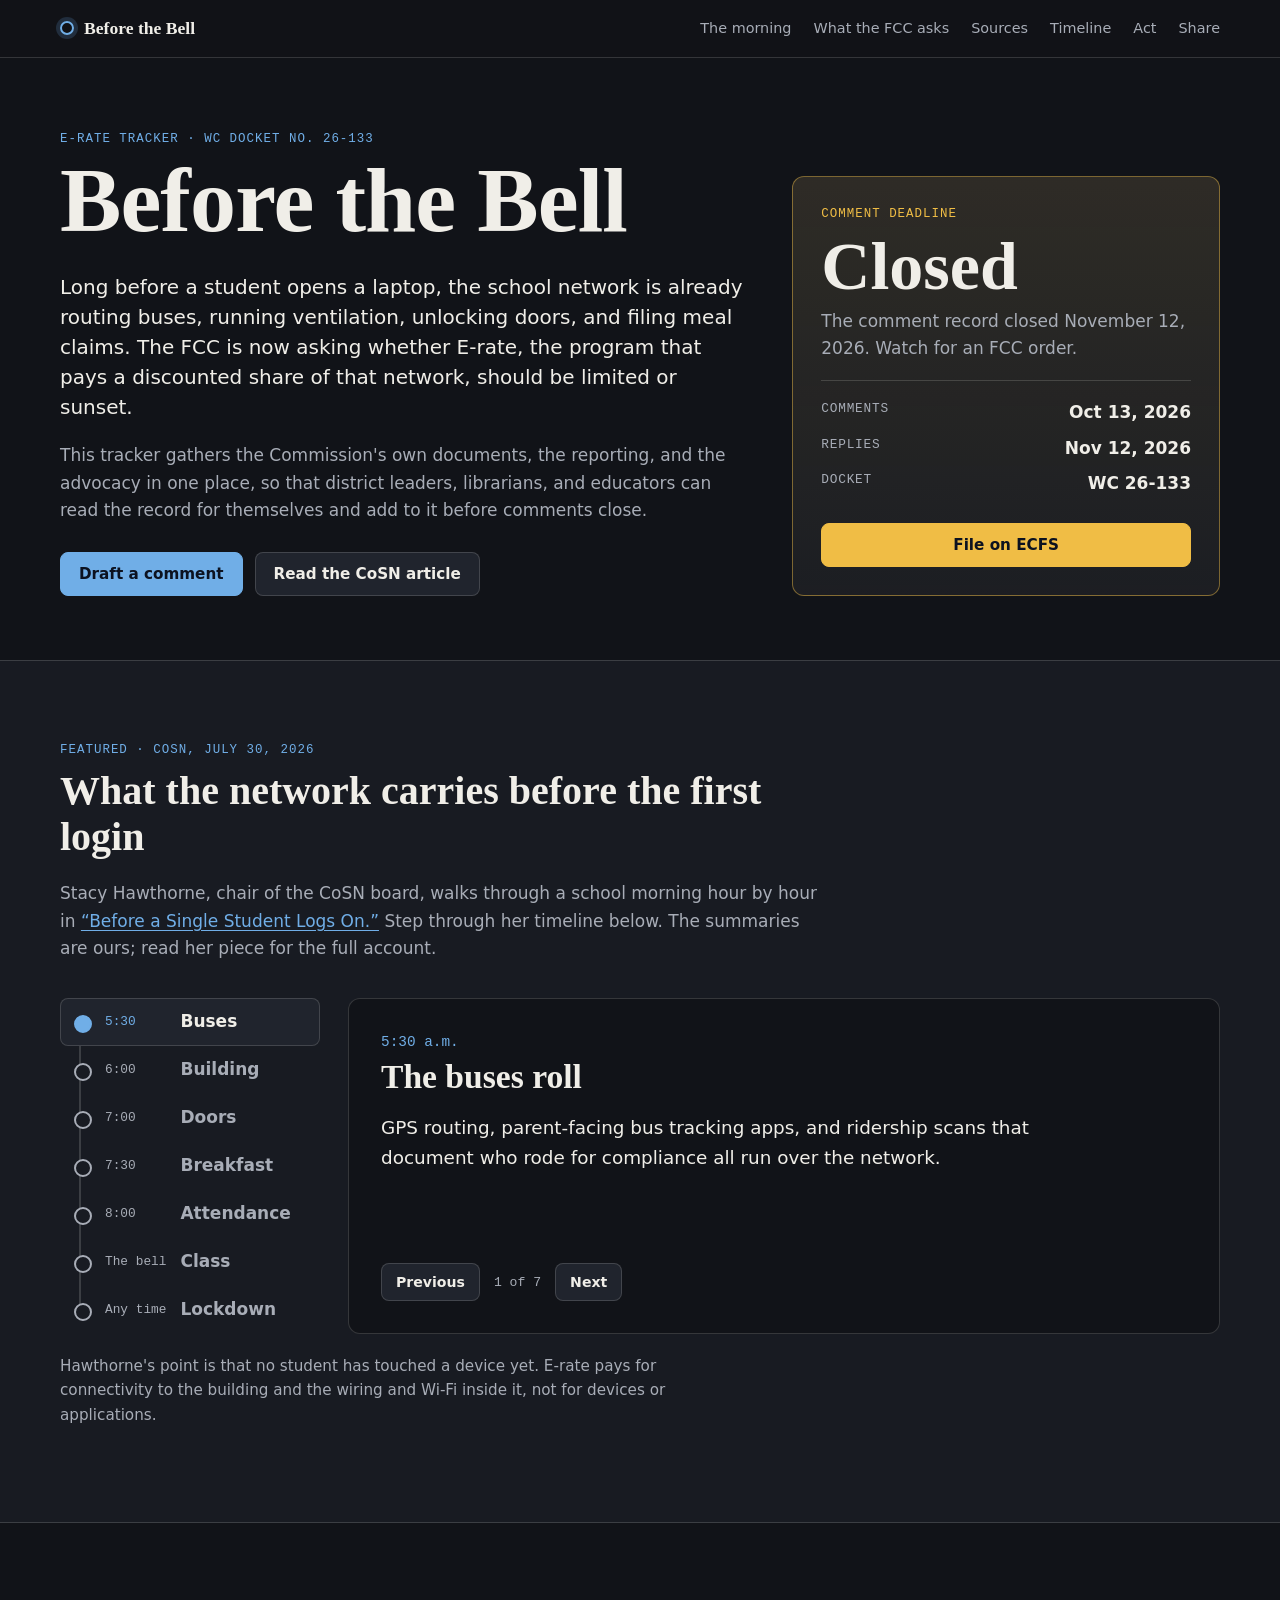
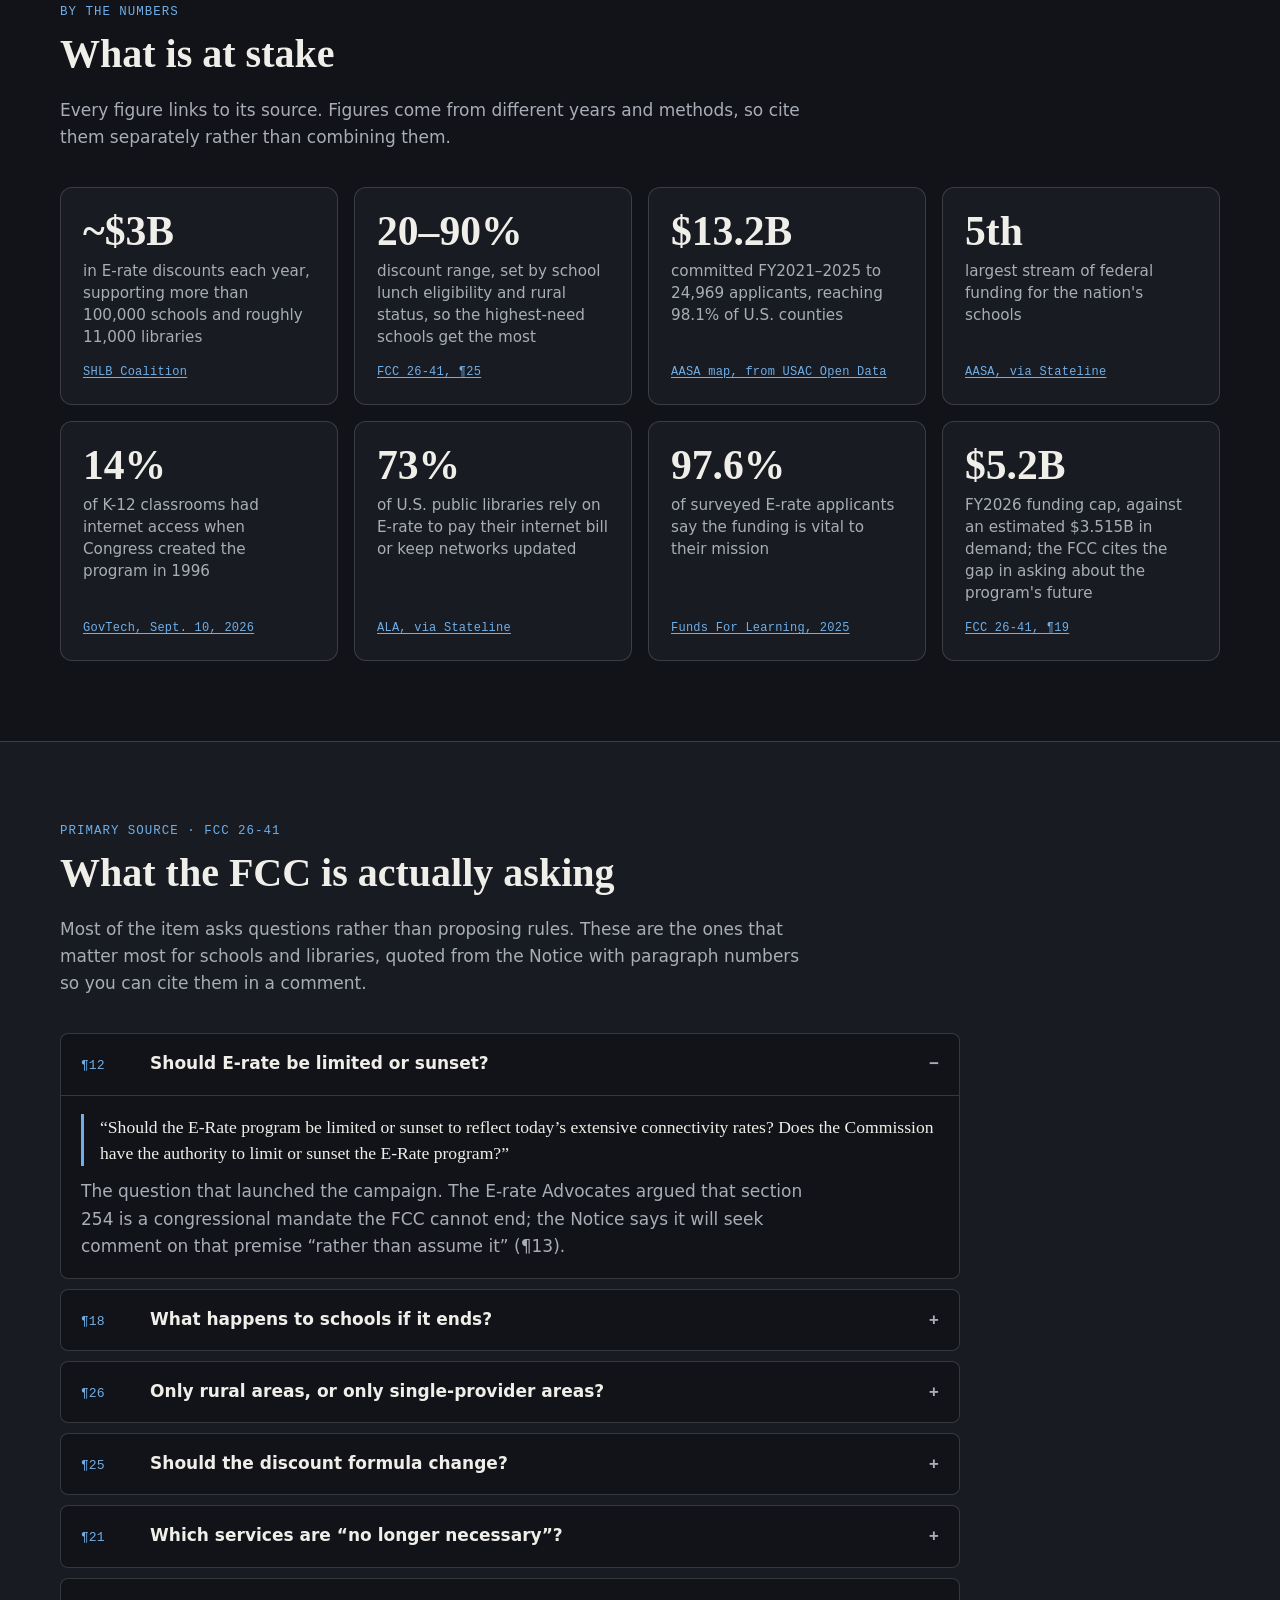
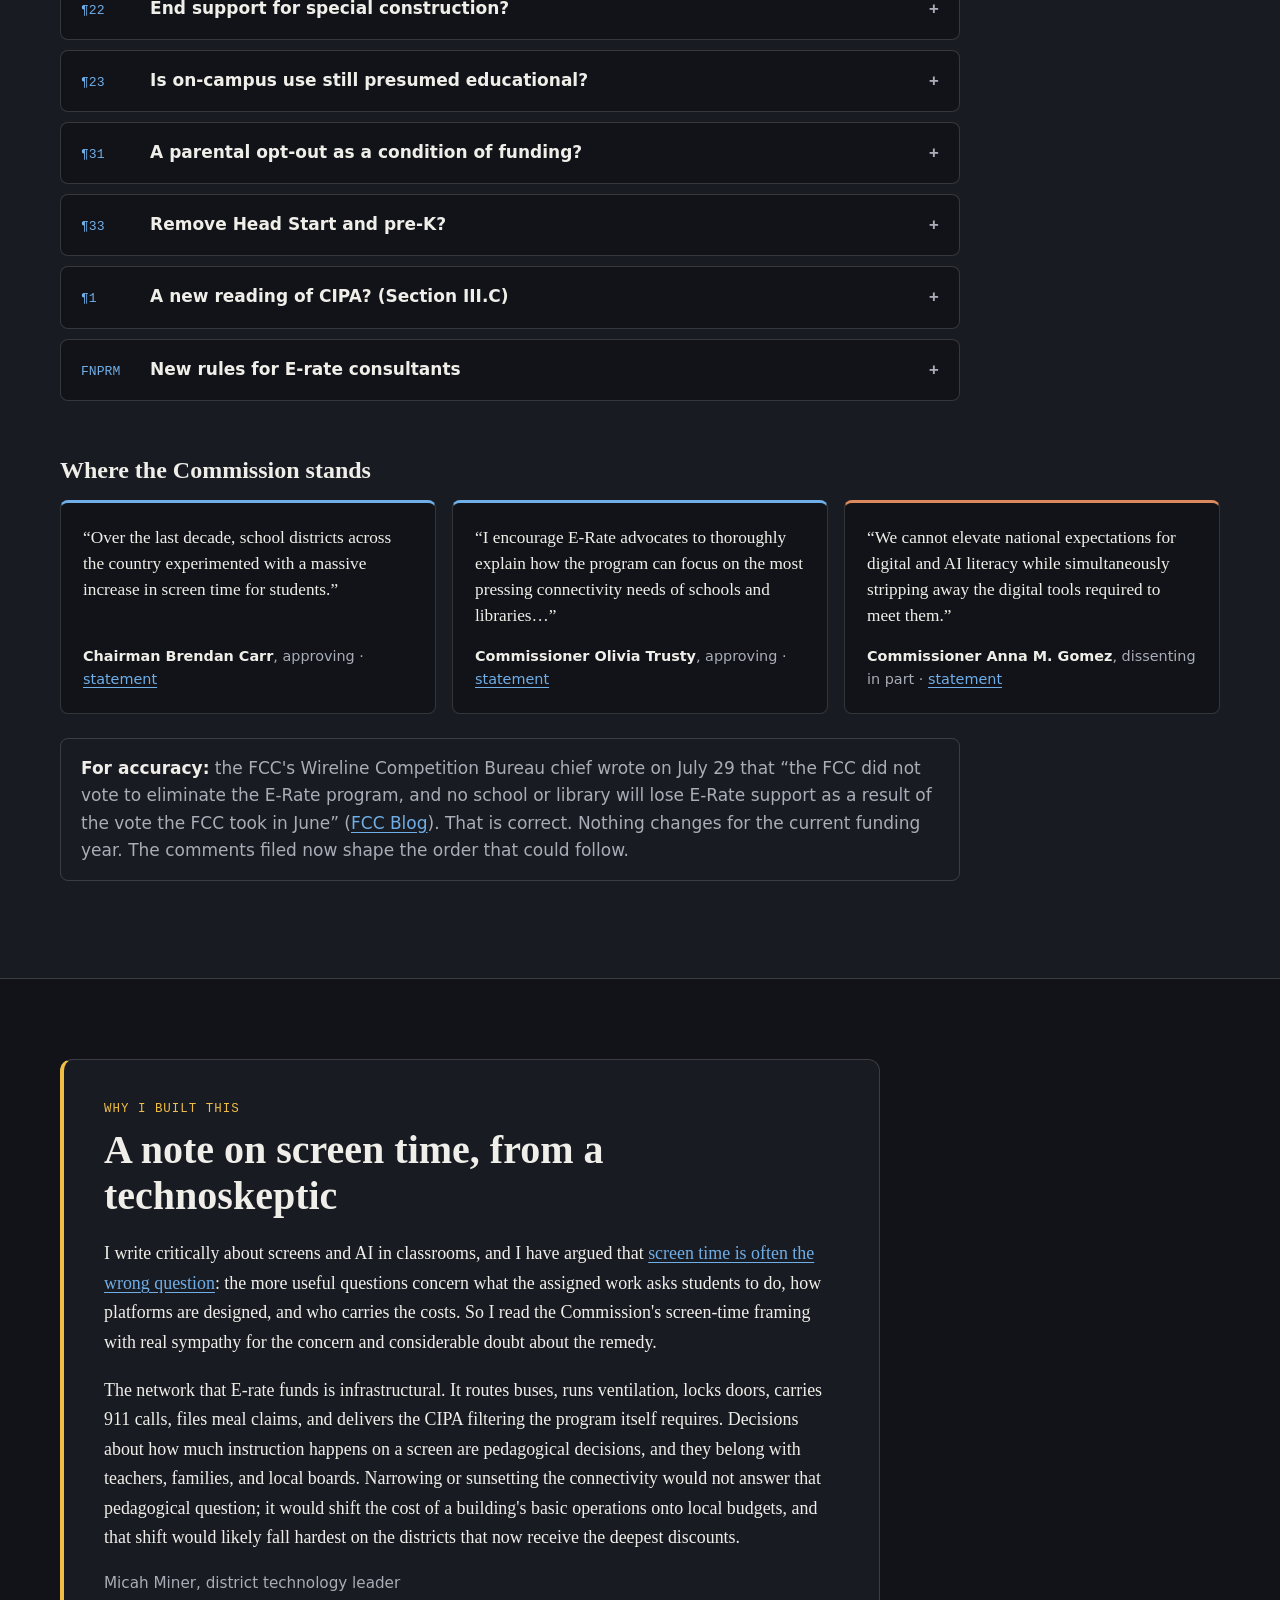
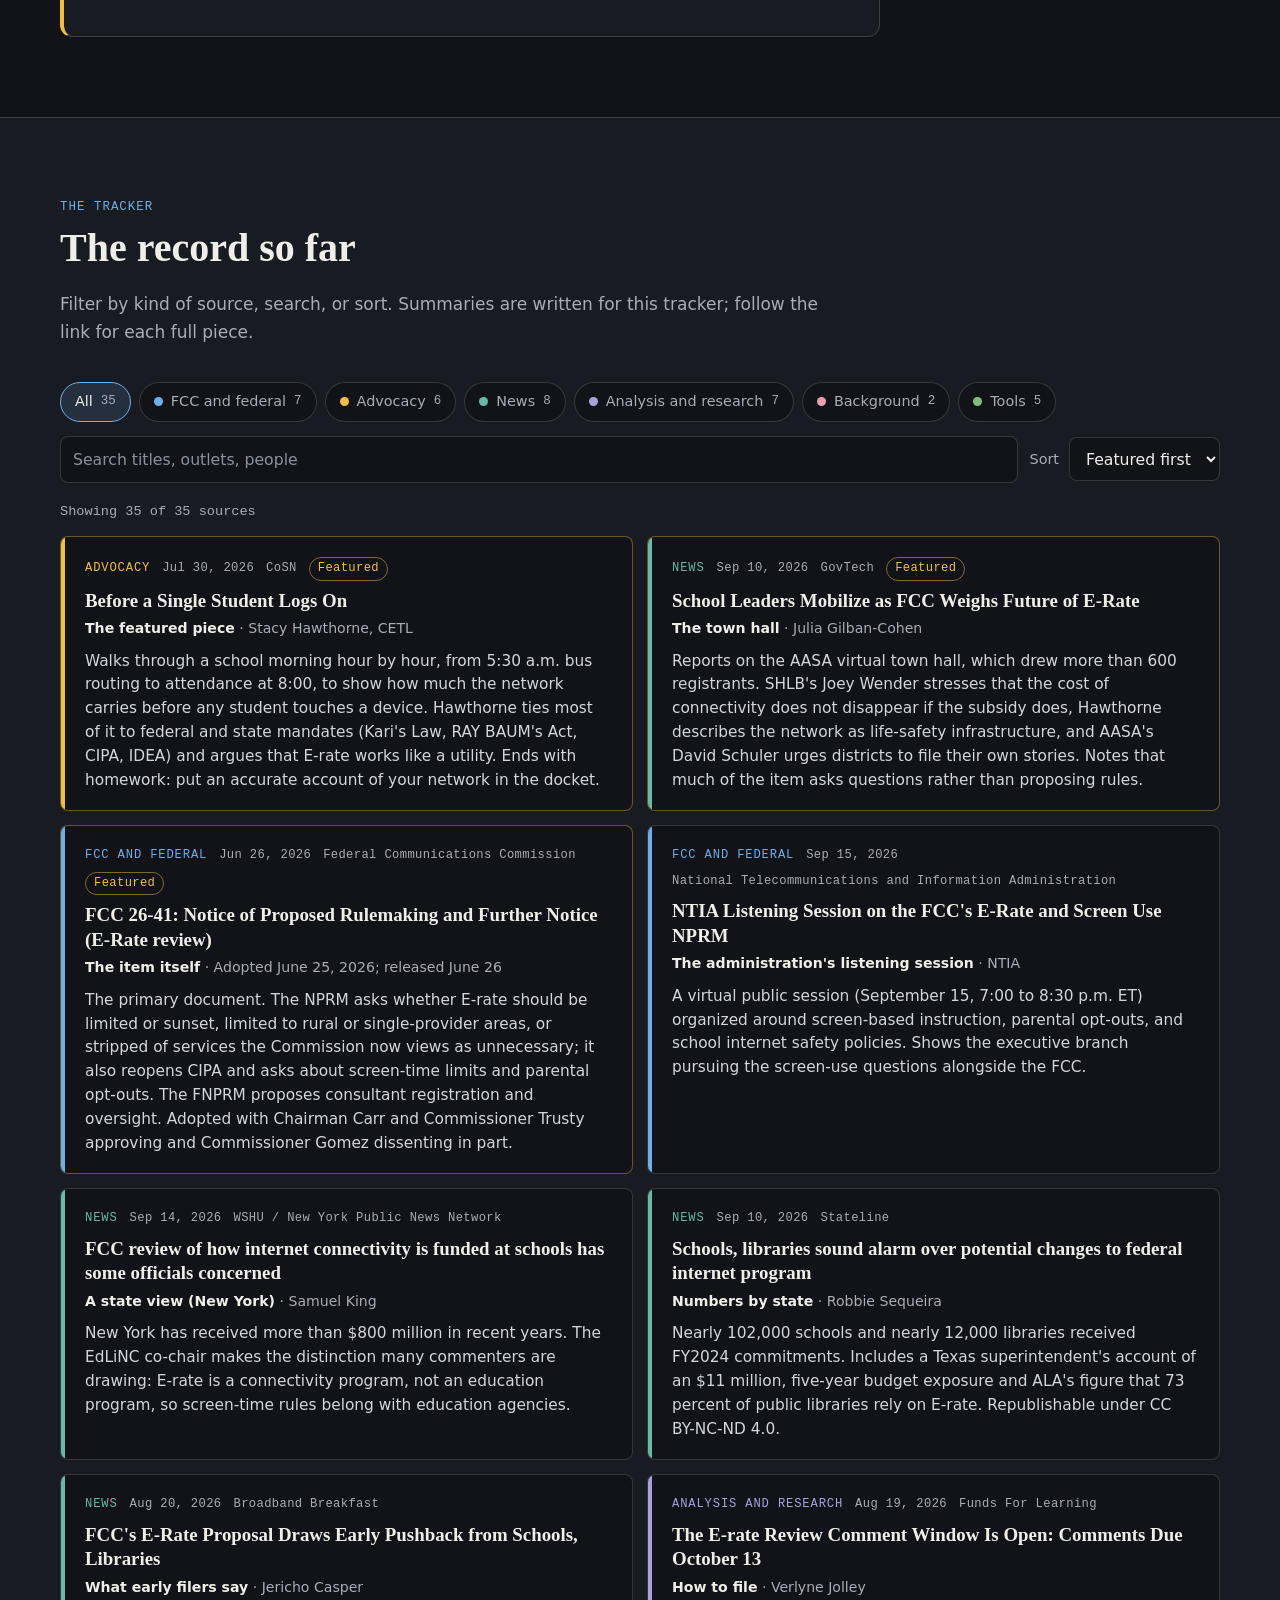
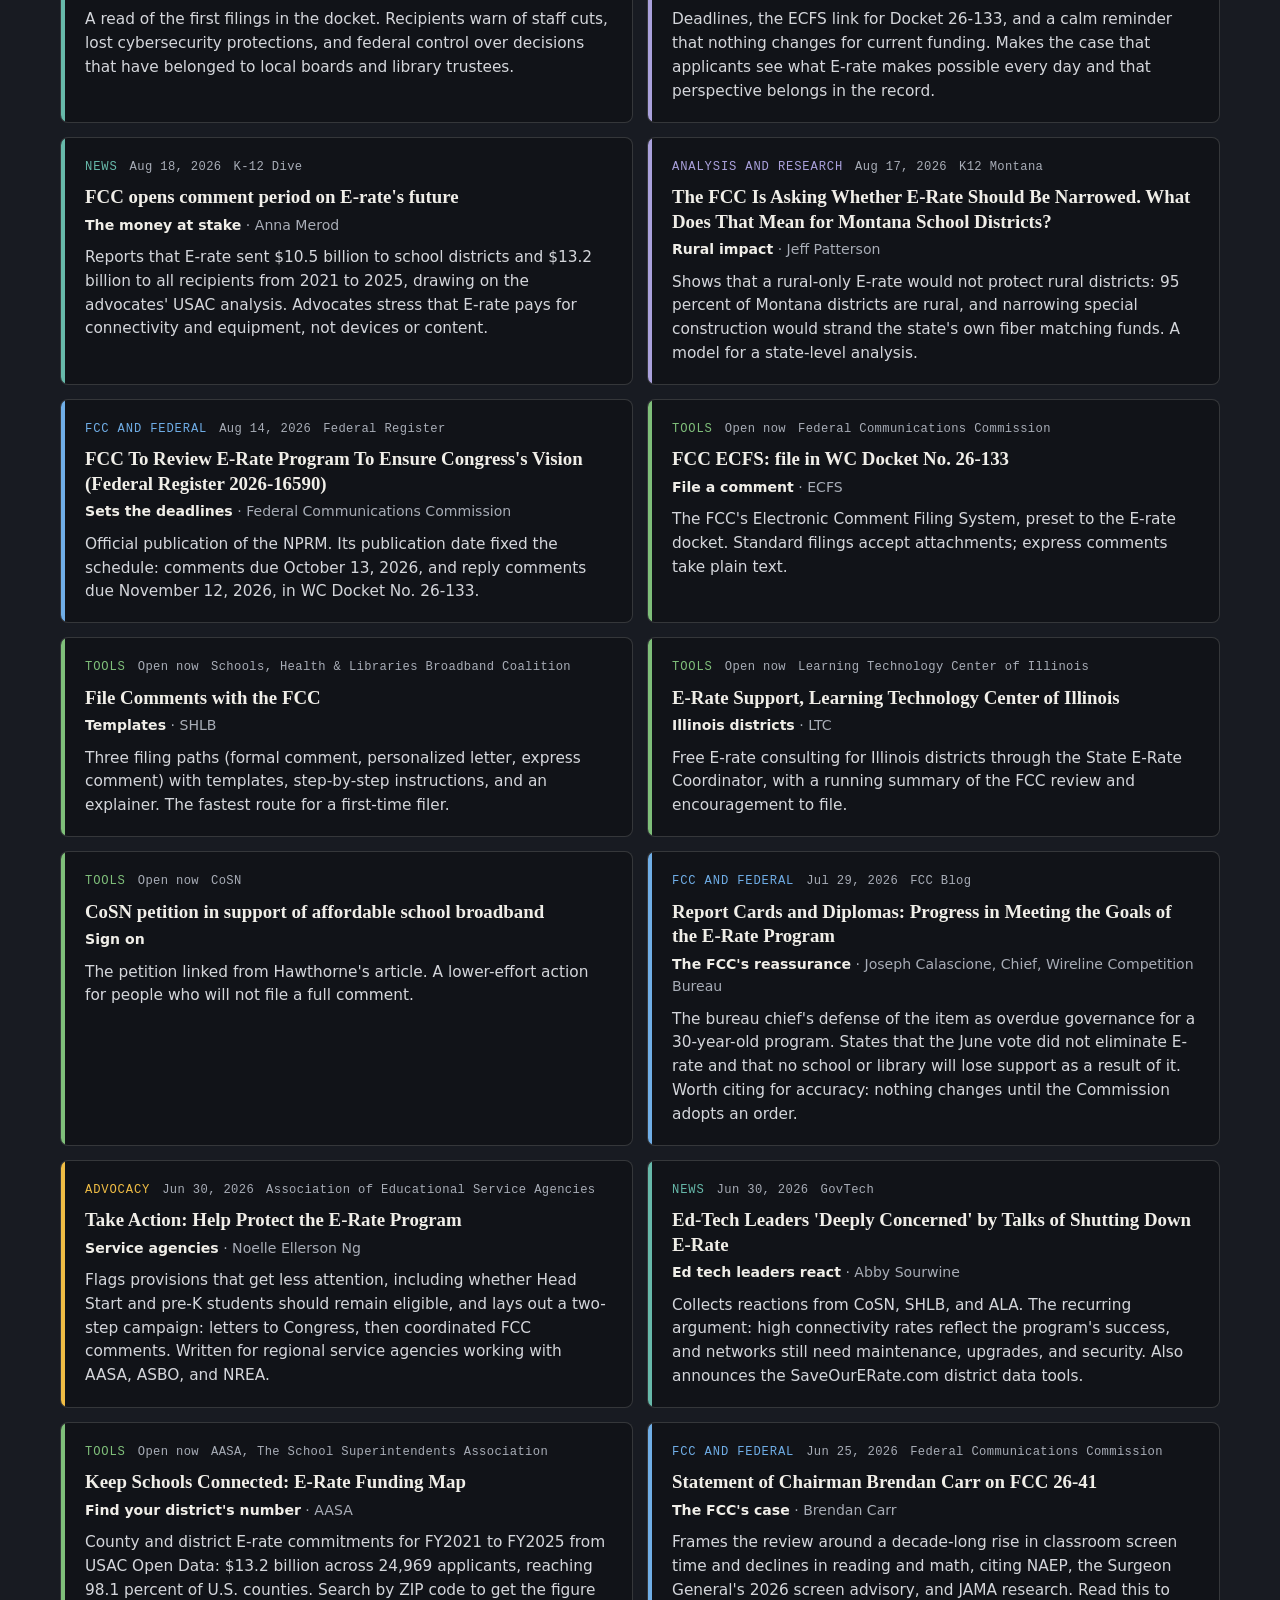
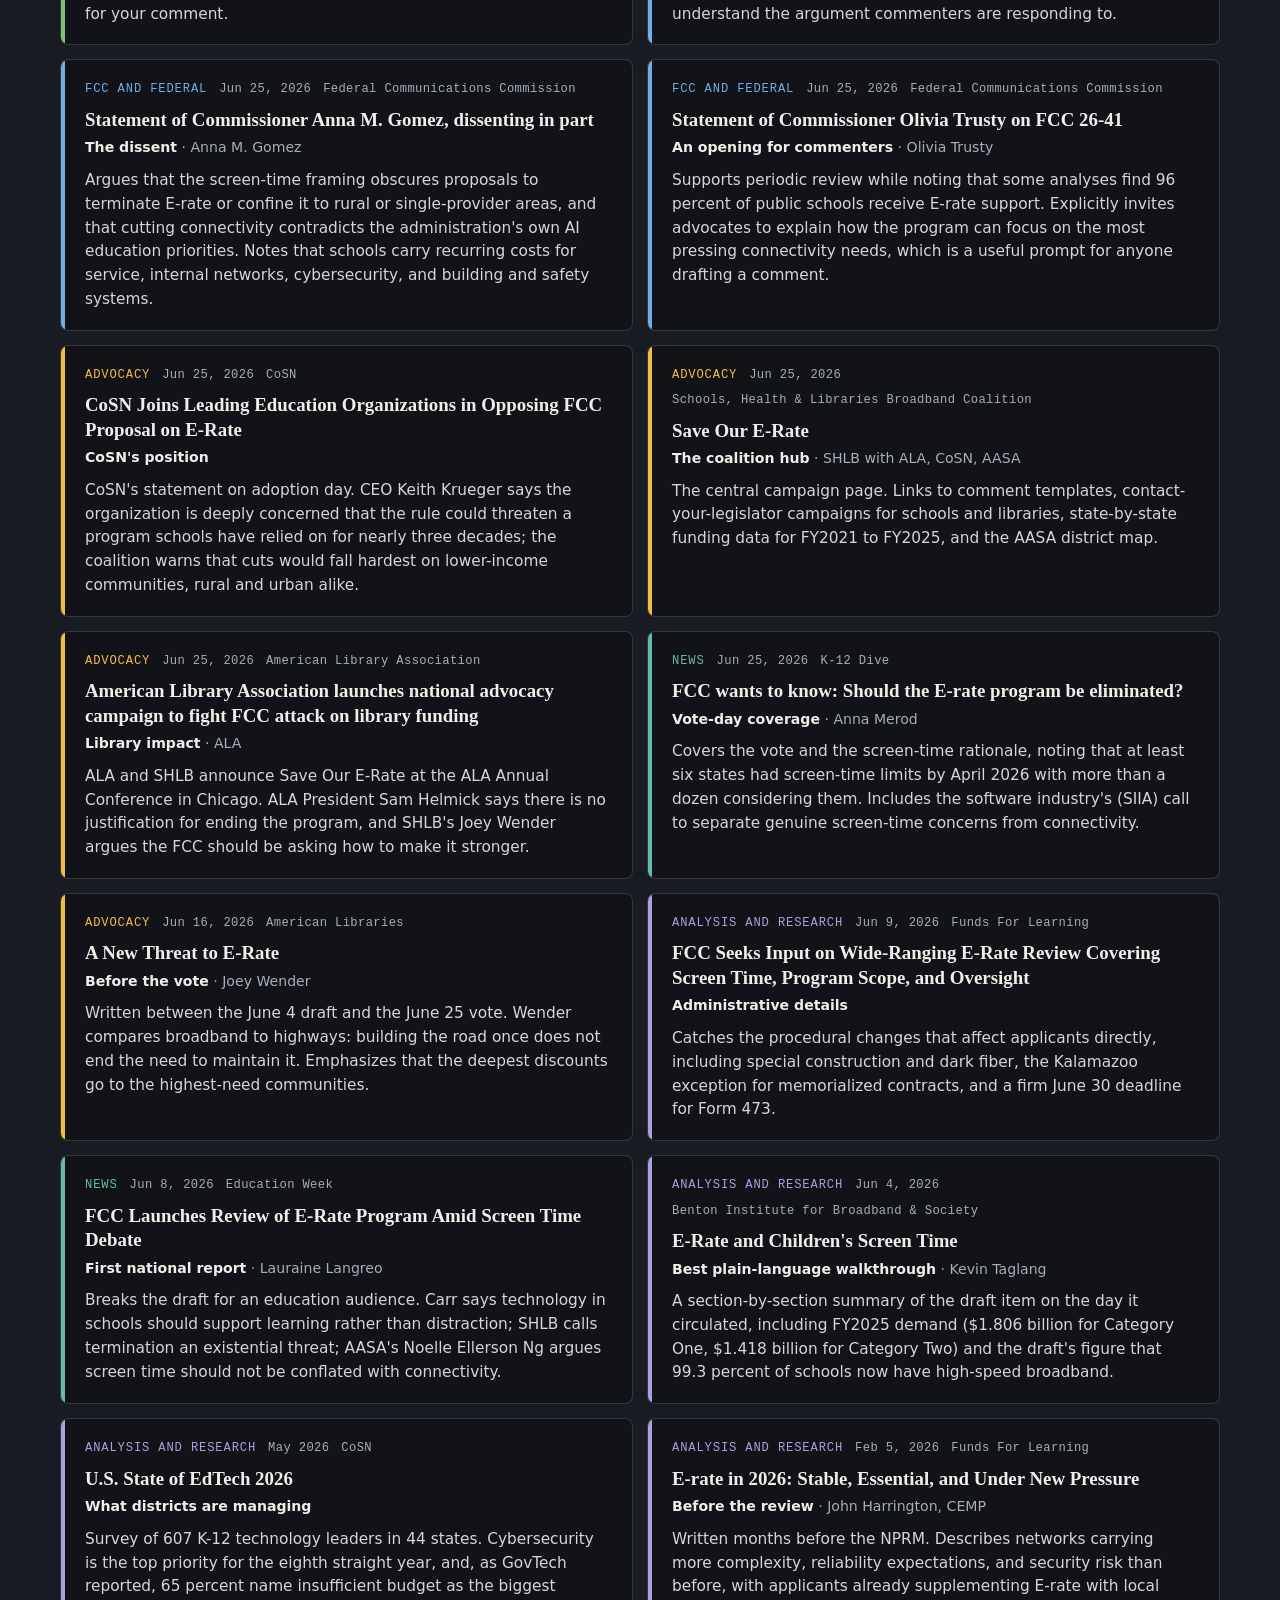
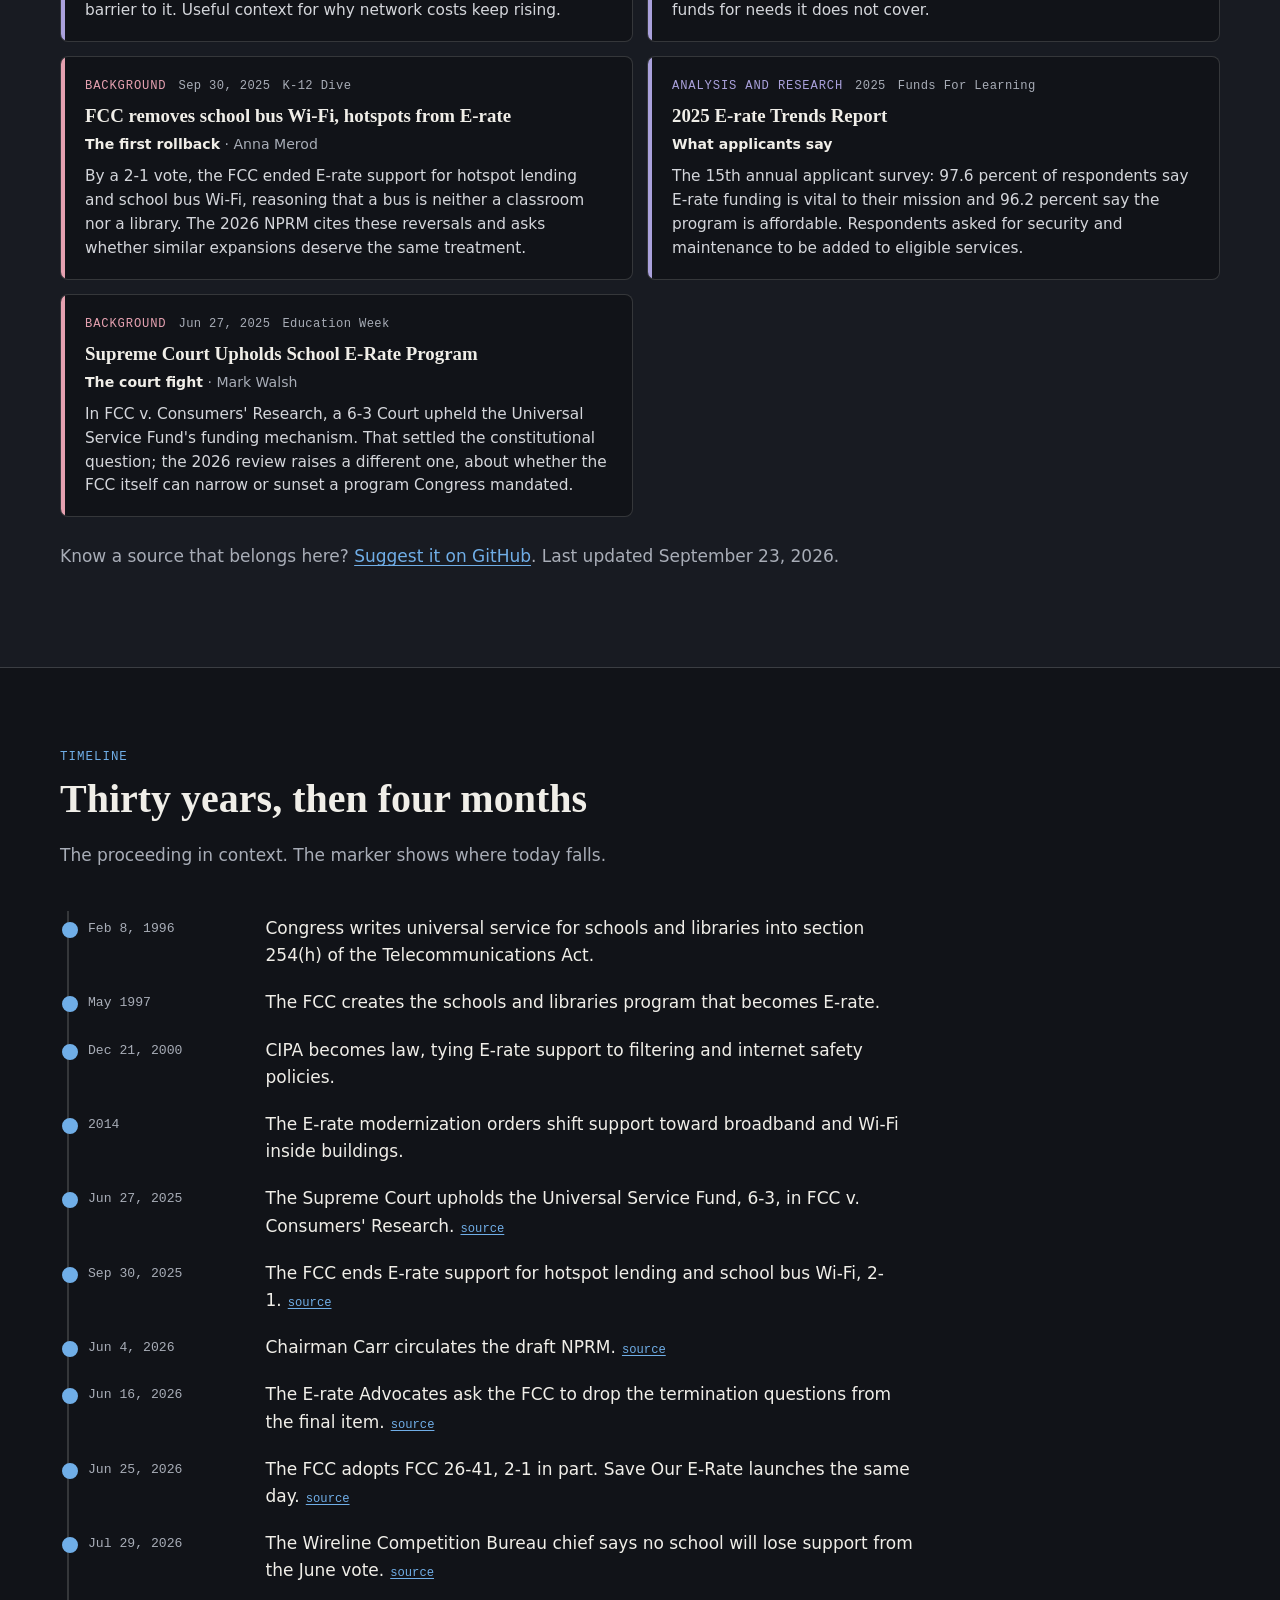
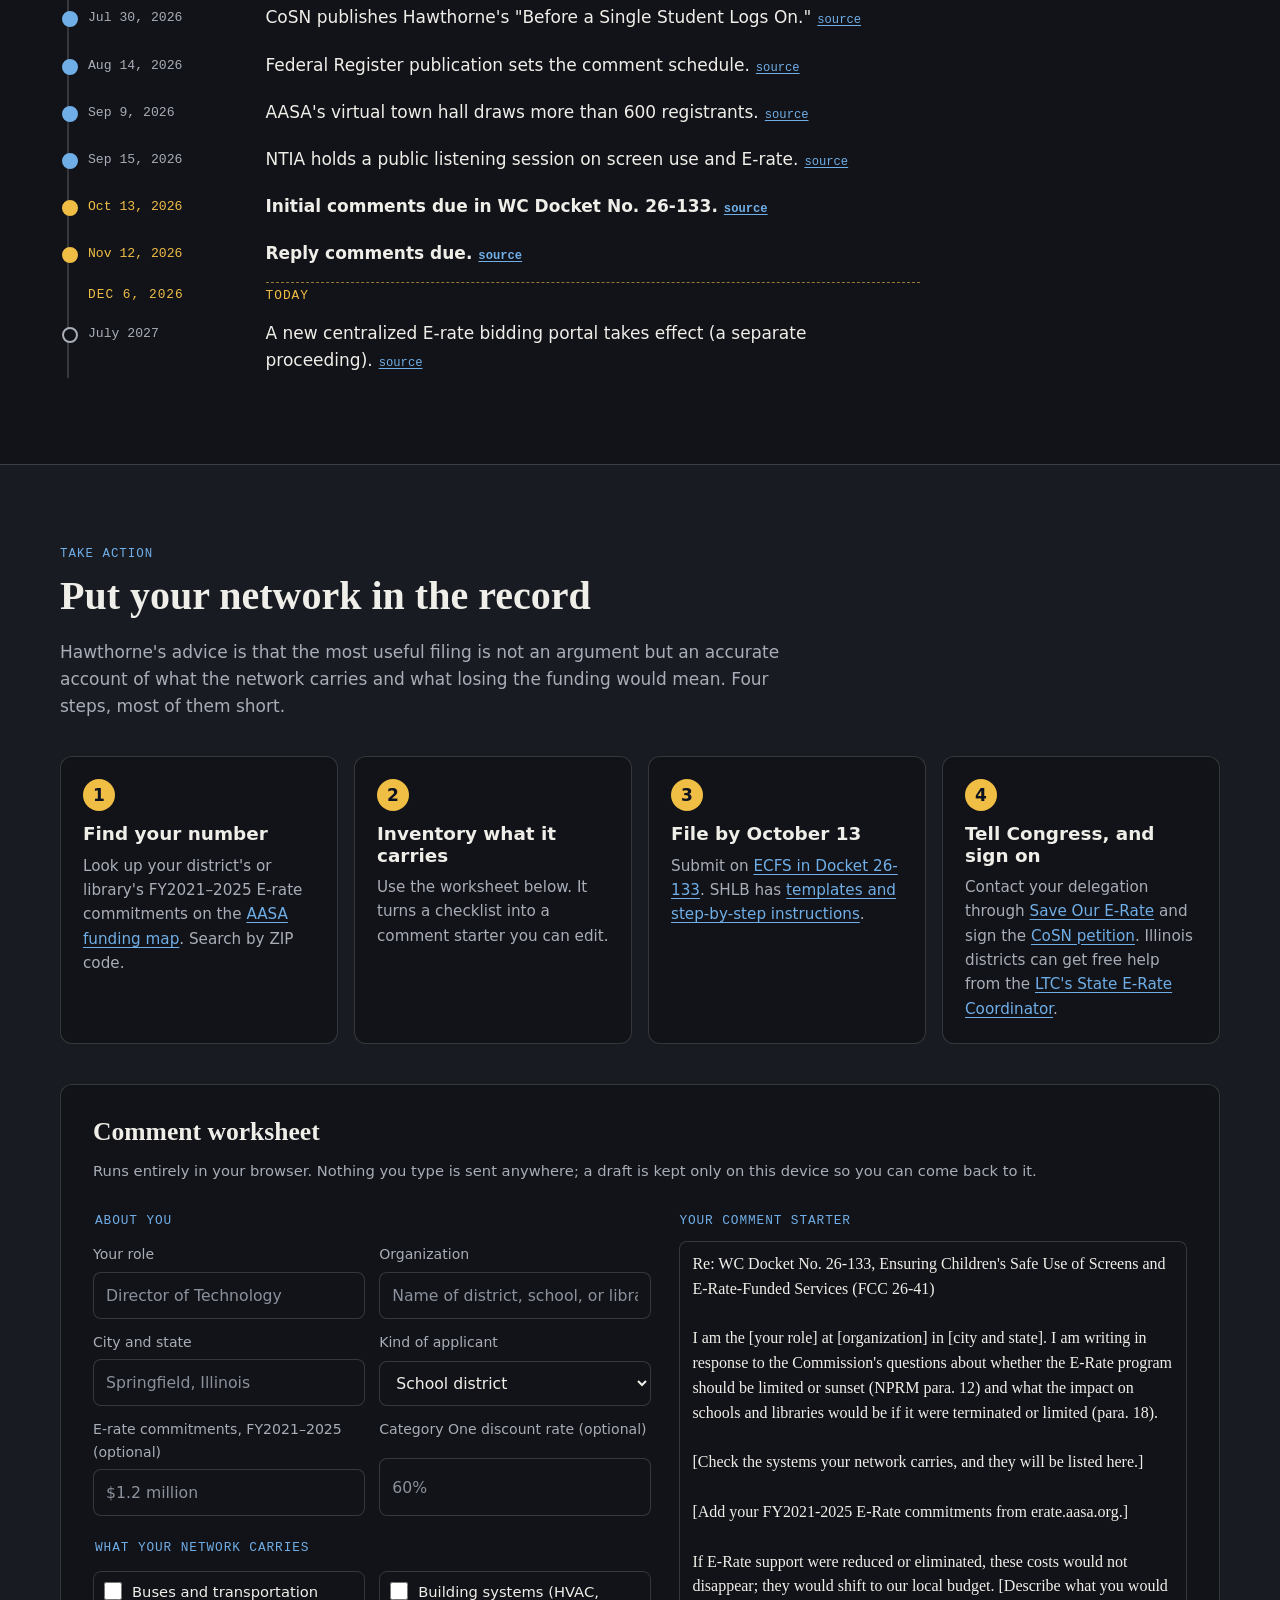
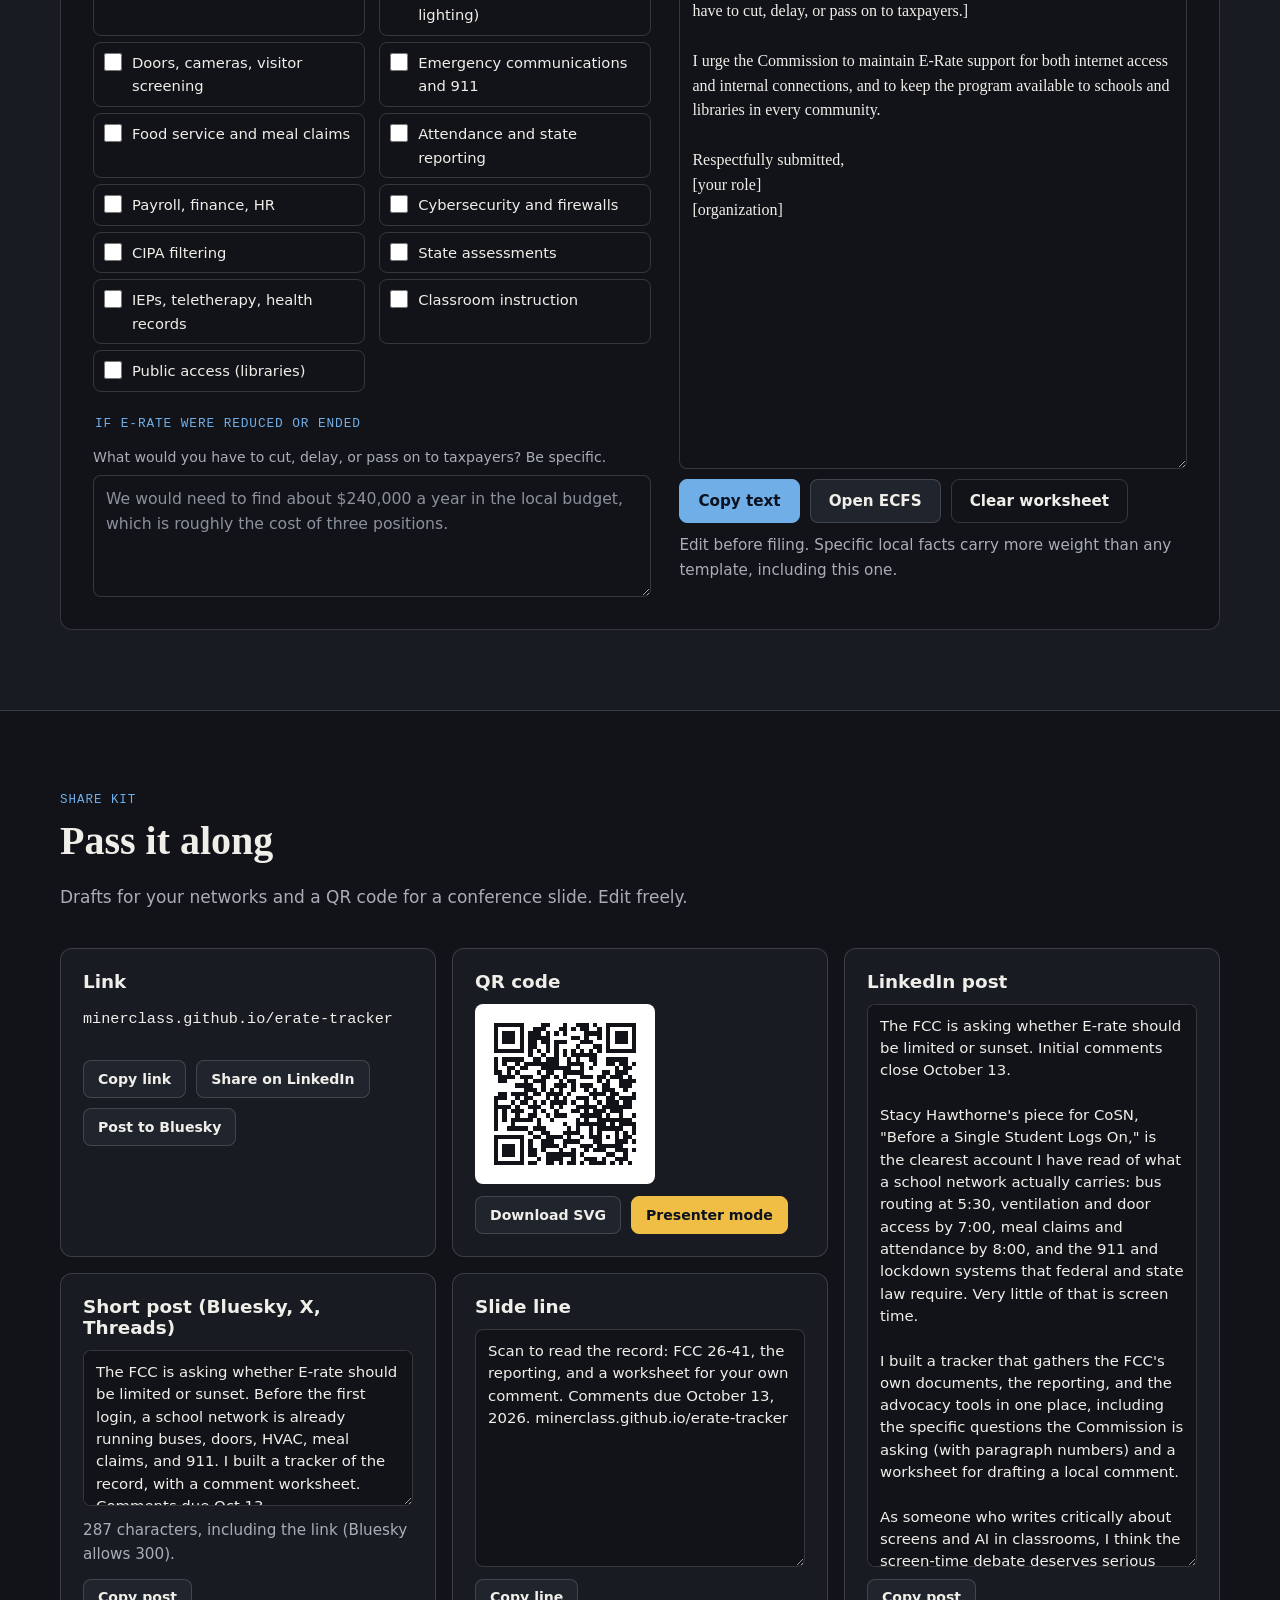
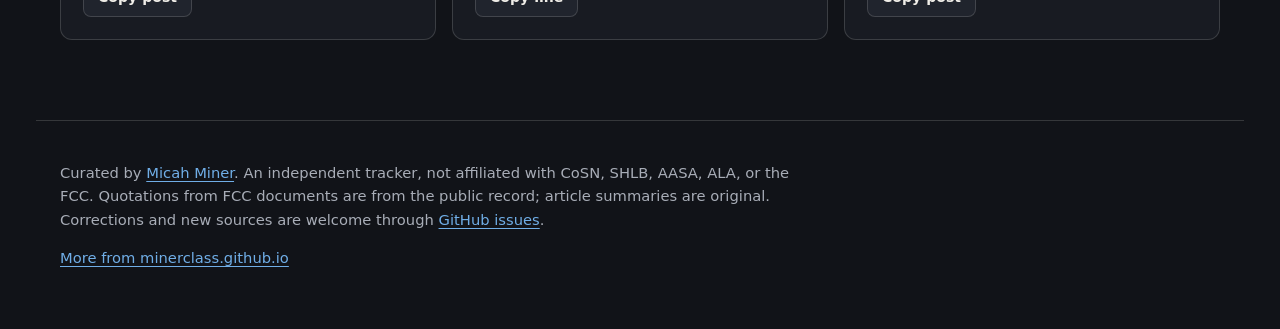
==== index.html @ 95095e39 "Add E-rate tracker for the FCC's 2026 review An interactive, filterable tracker of FCC 26-41 (WC Doc" ====
<!doctype html>
<html lang="en">
<head>
  <meta charset="utf-8">
  <meta name="viewport" content="width=device-width, initial-scale=1">
  <title>Before the Bell: E-Rate Tracker</title>
  <meta name="description" content="A curated, filterable tracker of the FCC's 2026 E-rate review: the FCC's own documents, the reporting, the advocacy, and a worksheet for drafting a local comment before October 13.">
  <meta name="author" content="Micah Miner">
  <link rel="canonical" href="https://minerclass.github.io/erate-tracker/">
  <meta property="og:type" content="website">
  <meta property="og:title" content="Before the Bell: what school networks carry, and what the FCC's E-rate review puts at stake">
  <meta property="og:description" content="The FCC is asking whether E-rate should be limited or sunset. Read the record, find your district's number, and file by October 13.">
  <meta property="og:url" content="https://minerclass.github.io/erate-tracker/">
  <meta property="og:image" content="https://minerclass.github.io/erate-tracker/social/card.png">
  <meta property="og:image:width" content="1200">
  <meta property="og:image:height" content="630">
  <meta property="og:image:alt" content="Before the Bell. The FCC is asking whether E-rate should be limited or sunset. Comments due October 13, 2026.">
  <meta name="twitter:card" content="summary_large_image">
  <link rel="icon" href="assets/favicon.svg" type="image/svg+xml">
  <link rel="stylesheet" href="https://minerclass.github.io/tokens.css">
  <link rel="stylesheet" href="styles.css">
  <script src="app.js" defer></script>
</head>
<body>
  <a class="skip-link" href="#main">Skip to content</a>

  <header class="site-header">
    <a class="brand" href="#top"><span class="brand-mark" aria-hidden="true"></span>Before the Bell</a>
    <nav aria-label="Sections">
      <a href="#morning">The morning</a>
      <a href="#asks">What the FCC asks</a>
      <a href="#sources">Sources</a>
      <a href="#timeline">Timeline</a>
      <a href="#act">Act</a>
      <a href="#share">Share</a>
    </nav>
  </header>

  <main id="main">
    <section class="hero shell" id="top" aria-labelledby="hero-title">
      <div class="hero-copy">
        <p class="eyebrow">E-rate tracker &middot; WC Docket No. 26-133</p>
        <h1 id="hero-title">Before the Bell</h1>
        <p class="lede">
          Long before a student opens a laptop, the school network is already routing buses, running
          ventilation, unlocking doors, and filing meal claims. The FCC is now asking whether E-rate,
          the program that pays a discounted share of that network, should be limited or sunset.
        </p>
        <p>
          This tracker gathers the Commission's own documents, the reporting, and the advocacy in one place,
          so that district leaders, librarians, and educators can read the record for themselves and add to
          it before comments close.
        </p>
        <div class="hero-actions">
          <a class="button button-primary" href="#act">Draft a comment</a>
          <a class="button" href="https://www.cosn.org/before-a-single-student-logs-on/">Read the CoSN article</a>
        </div>
      </div>

      <aside class="deadline-card" aria-labelledby="deadline-title">
        <p class="eyebrow" id="deadline-title">Comment deadline</p>
        <p class="deadline-count" aria-live="polite"><span id="deadline-days">&nbsp;</span></p>
        <p class="deadline-label" id="deadline-label">Initial comments due October 13, 2026</p>
        <dl class="deadline-list">
          <div><dt>Comments</dt><dd><time datetime="2026-10-13">Oct 13, 2026</time></dd></div>
          <div><dt>Replies</dt><dd><time datetime="2026-11-12">Nov 12, 2026</time></dd></div>
          <div><dt>Docket</dt><dd>WC 26-133</dd></div>
        </dl>
        <a class="button button-gold" href="https://www.fcc.gov/ecfs/filings/new?proceedings=26-133">File on ECFS</a>
      </aside>
    </section>

    <section class="band" id="morning" aria-labelledby="morning-title">
      <div class="shell">
        <div class="section-head">
          <p class="eyebrow">Featured &middot; CoSN, July 30, 2026</p>
          <h2 id="morning-title">What the network carries before the first login</h2>
          <p>
            Stacy Hawthorne, chair of the CoSN board, walks through a school morning hour by hour in
            <a href="https://www.cosn.org/before-a-single-student-logs-on/">&ldquo;Before a Single Student Logs On.&rdquo;</a>
            Step through her timeline below. The summaries are ours; read her piece for the full account.
          </p>
        </div>

        <div class="morning">
          <ol class="morning-rail" role="tablist" aria-label="School morning timeline">
            <li role="presentation"><button type="button" role="tab" id="step-0" aria-controls="morning-panel" aria-selected="true" data-step="0"><span>5:30</span> Buses</button></li>
            <li role="presentation"><button type="button" role="tab" id="step-1" aria-controls="morning-panel" aria-selected="false" tabindex="-1" data-step="1"><span>6:00</span> Building</button></li>
            <li role="presentation"><button type="button" role="tab" id="step-2" aria-controls="morning-panel" aria-selected="false" tabindex="-1" data-step="2"><span>7:00</span> Doors</button></li>
            <li role="presentation"><button type="button" role="tab" id="step-3" aria-controls="morning-panel" aria-selected="false" tabindex="-1" data-step="3"><span>7:30</span> Breakfast</button></li>
            <li role="presentation"><button type="button" role="tab" id="step-4" aria-controls="morning-panel" aria-selected="false" tabindex="-1" data-step="4"><span>8:00</span> Attendance</button></li>
            <li role="presentation"><button type="button" role="tab" id="step-5" aria-controls="morning-panel" aria-selected="false" tabindex="-1" data-step="5"><span>The bell</span> Class</button></li>
            <li role="presentation"><button type="button" role="tab" id="step-6" aria-controls="morning-panel" aria-selected="false" tabindex="-1" data-step="6"><span>Any time</span> Lockdown</button></li>
          </ol>
          <div class="morning-panel" id="morning-panel" role="tabpanel" aria-labelledby="step-0" tabindex="0">
            <p class="morning-time" id="morning-time">5:30 a.m.</p>
            <h3 id="morning-heading">The buses roll</h3>
            <p id="morning-body">GPS routing, parent-facing bus tracking apps, and ridership scans that document who rode for compliance all run over the network.</p>
            <p class="morning-tie" id="morning-tie"></p>
            <div class="morning-nav">
              <button type="button" class="button button-small" id="morning-prev">Previous</button>
              <span class="morning-progress" id="morning-progress">1 of 7</span>
              <button type="button" class="button button-small" id="morning-next">Next</button>
            </div>
          </div>
        </div>
        <p class="note">
          Hawthorne's point is that no student has touched a device yet. E-rate pays for connectivity to the
          building and the wiring and Wi-Fi inside it, not for devices or applications.
        </p>
      </div>
    </section>

    <section class="shell section" id="numbers" aria-labelledby="numbers-title">
      <div class="section-head">
        <p class="eyebrow">By the numbers</p>
        <h2 id="numbers-title">What is at stake</h2>
        <p>Every figure links to its source. Figures come from different years and methods, so cite them separately rather than combining them.</p>
      </div>
      <ul class="stats">
        <li>
          <p class="stat-value">~$3B</p>
          <p class="stat-label">in E-rate discounts each year, supporting more than 100,000 schools and roughly 11,000 libraries</p>
          <a class="stat-source" href="https://www.shlb.org/save-our-e-rate">SHLB Coalition</a>
        </li>
        <li>
          <p class="stat-value">20&ndash;90%</p>
          <p class="stat-label">discount range, set by school lunch eligibility and rural status, so the highest-need schools get the most</p>
          <a class="stat-source" href="https://www.fcc.gov/document/fcc-review-e-rate-program-ensure-congresss-vision">FCC 26-41, &para;25</a>
        </li>
        <li>
          <p class="stat-value">$13.2B</p>
          <p class="stat-label">committed FY2021&ndash;2025 to 24,969 applicants, reaching 98.1% of U.S. counties</p>
          <a class="stat-source" href="https://erate.aasa.org/">AASA map, from USAC Open Data</a>
        </li>
        <li>
          <p class="stat-value">5th</p>
          <p class="stat-label">largest stream of federal funding for the nation's schools</p>
          <a class="stat-source" href="https://stateline.org/2026/09/10/schools-libraries-sound-alarm-over-potential-changes-to-federal-internet-program/">AASA, via Stateline</a>
        </li>
        <li>
          <p class="stat-value">14%</p>
          <p class="stat-label">of K-12 classrooms had internet access when Congress created the program in 1996</p>
          <a class="stat-source" href="https://www.govtech.com/education/k-12/school-leaders-mobilize-as-fcc-weighs-future-of-e-rate">GovTech, Sept. 10, 2026</a>
        </li>
        <li>
          <p class="stat-value">73%</p>
          <p class="stat-label">of U.S. public libraries rely on E-rate to pay their internet bill or keep networks updated</p>
          <a class="stat-source" href="https://stateline.org/2026/09/10/schools-libraries-sound-alarm-over-potential-changes-to-federal-internet-program/">ALA, via Stateline</a>
        </li>
        <li>
          <p class="stat-value">97.6%</p>
          <p class="stat-label">of surveyed E-rate applicants say the funding is vital to their mission</p>
          <a class="stat-source" href="https://www.fundsforlearning.com/trendsreport/">Funds For Learning, 2025</a>
        </li>
        <li>
          <p class="stat-value">$5.2B</p>
          <p class="stat-label">FY2026 funding cap, against an estimated $3.515B in demand; the FCC cites the gap in asking about the program's future</p>
          <a class="stat-source" href="https://www.fcc.gov/document/fcc-review-e-rate-program-ensure-congresss-vision">FCC 26-41, &para;19</a>
        </li>
      </ul>
    </section>

    <section class="band" id="asks" aria-labelledby="asks-title">
      <div class="shell">
        <div class="section-head">
          <p class="eyebrow">Primary source &middot; FCC 26-41</p>
          <h2 id="asks-title">What the FCC is actually asking</h2>
          <p>
            Most of the item asks questions rather than proposing rules. These are the ones that matter most
            for schools and libraries, quoted from the Notice with paragraph numbers so you can cite them in a comment.
          </p>
        </div>

        <div class="asks">
          <details open>
            <summary><span class="para">&para;12</span> Should E-rate be limited or sunset?</summary>
            <blockquote>&ldquo;Should the E-Rate program be limited or sunset to reflect today&rsquo;s extensive connectivity rates? Does the Commission have the authority to limit or sunset the E-Rate program?&rdquo;</blockquote>
            <p>The question that launched the campaign. The E-rate Advocates argued that section 254 is a congressional mandate the FCC cannot end; the Notice says it will seek comment on that premise &ldquo;rather than assume it&rdquo; (&para;13).</p>
          </details>
          <details>
            <summary><span class="para">&para;18</span> What happens to schools if it ends?</summary>
            <blockquote>&ldquo;What services are supported by E-Rate funding, and would there be an impact on schools&rsquo; and libraries&rsquo; ability to afford these services if the E-Rate program was terminated or limited?&rdquo;</blockquote>
            <p>A district can answer this better than anyone in Washington. Hawthorne's hour-by-hour account is a model answer, and the worksheet below is built around it.</p>
          </details>
          <details>
            <summary><span class="para">&para;26</span> Only rural areas, or only single-provider areas?</summary>
            <blockquote>&ldquo;For example, should E-Rate support be limited to rural areas or to areas served by a single provider?&rdquo;</blockquote>
            <p>Suburban and urban districts would lose support outright. As the <a href="https://www.k12mt.com/k12-montana/blog/the-fcc-is-asking-whether-e-rate-should-be-narrowed.-what-does-that-mean-for-montana-school-districts">Montana analysis</a> shows, rural districts would still face changes to discounts and special construction.</p>
          </details>
          <details>
            <summary><span class="para">&para;25</span> Should the discount formula change?</summary>
            <blockquote>&ldquo;We seek comment on whether the use of the National School Lunch Program (NSLP) eligibility and urban/rural status in determining an applicant&rsquo;s discount rate remains an effective method for calculating support&hellip;&rdquo;</blockquote>
            <p>The 20% to 90% matrix is how E-rate targets need. Changing it would move money between districts even without a cut to the program's total.</p>
          </details>
          <details>
            <summary><span class="para">&para;21</span> Which services are &ldquo;no longer necessary&rdquo;?</summary>
            <blockquote>&ldquo;Are there services that are currently eligible for support that are no longer necessary or are inconsistent with the statute?&rdquo;</blockquote>
            <p>The Notice ties this to the 2025 reversal of hotspots and bus Wi-Fi, and asks about equipment that does not &ldquo;ultimately transport information to school classrooms or libraries.&rdquo; Internal connections and their maintenance are where many district requests sit.</p>
          </details>
          <details>
            <summary><span class="para">&para;22</span> End support for special construction?</summary>
            <blockquote>&ldquo;Should funding for special construction be eliminated entirely?&rdquo;</blockquote>
            <p>Special construction and dark fiber built many rural and consortium networks. The FCC asks whether BEAD and similar programs make that support unnecessary.</p>
          </details>
          <details>
            <summary><span class="para">&para;23</span> Is on-campus use still presumed educational?</summary>
            <blockquote>&ldquo;We seek comment on whether this presumption should be reversed or otherwise altered and if so, why.&rdquo;</blockquote>
            <p>Today, activity on school or library property is presumed to serve an educational purpose. Reversing that presumption could change what applicants have to document about how the network is used.</p>
          </details>
          <details>
            <summary><span class="para">&para;31</span> A parental opt-out as a condition of funding?</summary>
            <blockquote>&ldquo;&hellip;we should require, as a condition of receiving E-Rate support, that participating schools provide parents with a meaningful opportunity to opt their children out of screen-based instruction or screen use during the school day.&rdquo;</blockquote>
            <p>This would attach an instructional policy to connectivity funding, which is the conflation of screen time and infrastructure that most advocates object to.</p>
          </details>
          <details>
            <summary><span class="para">&para;33</span> Remove Head Start and pre-K?</summary>
            <blockquote>&ldquo;We seek comment on whether Head Start and pre-kindergarten students should continue to receive E-Rate program support&hellip;&rdquo;</blockquote>
            <p>Eligibility currently follows state law: 29 states and territories include Head Start and 34 include pre-K in their definition of elementary education.</p>
          </details>
          <details>
            <summary><span class="para">&para;1</span> A new reading of CIPA? (Section III.C)</summary>
            <blockquote>&ldquo;We further seek comment on whether our current interpretation of certain key language in the Children&rsquo;s Internet Protection Act (CIPA) is the best reading of that statutory language.&rdquo;</blockquote>
            <p>CIPA compliance is already a condition of E-rate support. A new reading could change what filtering and supervision schools and libraries must certify.</p>
          </details>
          <details>
            <summary><span class="para">FNPRM</span> New rules for E-rate consultants</summary>
            <blockquote>The Further Notice proposes a definition of &ldquo;consultant,&rdquo; an annual certification and disclosure form (FCC Form 5654), and a consultant registration database.</blockquote>
            <p>Many small districts rely on consultants to apply at all. These are actual proposed rules, unlike most of the NPRM.</p>
          </details>
        </div>

        <div class="voices">
          <h3>Where the Commission stands</h3>
          <div class="voice-grid">
            <figure class="voice voice-approve">
              <blockquote>&ldquo;Over the last decade, school districts across the country experimented with a massive increase in screen time for students.&rdquo;</blockquote>
              <figcaption><strong>Chairman Brendan Carr</strong>, approving &middot; <a href="https://docs.fcc.gov/public/attachments/FCC-26-41A2.pdf">statement</a></figcaption>
            </figure>
            <figure class="voice voice-approve">
              <blockquote>&ldquo;I encourage E-Rate advocates to thoroughly explain how the program can focus on the most pressing connectivity needs of schools and libraries&hellip;&rdquo;</blockquote>
              <figcaption><strong>Commissioner Olivia Trusty</strong>, approving &middot; <a href="https://docs.fcc.gov/public/attachments/FCC-26-41A4.pdf">statement</a></figcaption>
            </figure>
            <figure class="voice voice-dissent">
              <blockquote>&ldquo;We cannot elevate national expectations for digital and AI literacy while simultaneously stripping away the digital tools required to meet them.&rdquo;</blockquote>
              <figcaption><strong>Commissioner Anna M. Gomez</strong>, dissenting in part &middot; <a href="https://docs.fcc.gov/public/attachments/FCC-26-41A3.pdf">statement</a></figcaption>
            </figure>
          </div>
          <p class="fair-note">
            <strong>For accuracy:</strong> the FCC's Wireline Competition Bureau chief wrote on July 29 that
            &ldquo;the FCC did not vote to eliminate the E-Rate program, and no school or library will lose E-Rate
            support as a result of the vote the FCC took in June&rdquo;
            (<a href="https://www.fcc.gov/news-events/blog/2026/07/29/report-cards-and-diplomas-progress-meeting-goals-e-rate-program">FCC Blog</a>).
            That is correct. Nothing changes for the current funding year. The comments filed now shape the order that could follow.
          </p>
        </div>
      </div>
    </section>

    <section class="shell section" id="note" aria-labelledby="note-title">
      <div class="note-card">
        <p class="eyebrow">Why I built this</p>
        <h2 id="note-title">A note on screen time, from a technoskeptic</h2>
        <p>
          I write critically about screens and AI in classrooms, and I have argued that
          <a href="https://minerclass.github.io/screen-time-wrong-question/pouch-and-bypass/">screen time is often the wrong question</a>:
          the more useful questions concern what the assigned work asks students to do, how platforms are designed,
          and who carries the costs. So I read the Commission's screen-time framing with real sympathy for the concern
          and considerable doubt about the remedy.
        </p>
        <p>
          The network that E-rate funds is infrastructural. It routes buses, runs ventilation, locks doors, carries
          911 calls, files meal claims, and delivers the CIPA filtering the program itself requires. Decisions about
          how much instruction happens on a screen are pedagogical decisions, and they belong with teachers, families,
          and local boards. Narrowing or sunsetting the connectivity would not answer that pedagogical question; it
          would shift the cost of a building's basic operations onto local budgets, and that shift would likely fall
          hardest on the districts that now receive the deepest discounts.
        </p>
        <p class="signature">Micah Miner, district technology leader</p>
      </div>
    </section>

    <section class="band" id="sources" aria-labelledby="sources-title">
      <div class="shell">
        <div class="section-head">
          <p class="eyebrow">The tracker</p>
          <h2 id="sources-title">The record so far</h2>
          <p>Filter by kind of source, search, or sort. Summaries are written for this tracker; follow the link for each full piece.</p>
        </div>

        <div class="controls">
          <div class="filter-group" role="group" aria-label="Filter by type" id="type-filters">
            <button type="button" class="chip" aria-pressed="true" data-type="all">All</button>
          </div>
          <div class="control-row">
            <label class="search">
              <span class="visually-hidden">Search sources</span>
              <input type="search" id="source-search" placeholder="Search titles, outlets, people" autocomplete="off">
            </label>
            <label class="sort">
              <span>Sort</span>
              <select id="source-sort">
                <option value="featured">Featured first</option>
                <option value="newest">Newest first</option>
                <option value="oldest">Oldest first</option>
              </select>
            </label>
          </div>
        </div>

        <p class="result-count" id="result-count" aria-live="polite">Loading sources&hellip;</p>
        <ol class="source-list" id="source-list"></ol>
        <p class="empty-state" id="empty-state" hidden>No sources match. Clear the search or choose another filter.</p>
        <noscript><p class="empty-state">The source list needs JavaScript. The same list is in <a href="data/sources.json">data/sources.json</a>.</p></noscript>

        <p class="suggest">
          Know a source that belongs here?
          <a href="https://github.com/minerclass/erate-tracker/issues/new?template=suggest-a-source.yml">Suggest it on GitHub</a>.
          Last updated <time id="updated-date" datetime="2026-09-23">September 23, 2026</time>.
        </p>
      </div>
    </section>

    <section class="shell section" id="timeline" aria-labelledby="timeline-title">
      <div class="section-head">
        <p class="eyebrow">Timeline</p>
        <h2 id="timeline-title">Thirty years, then four months</h2>
        <p>The proceeding in context. The marker shows where today falls.</p>
      </div>
      <ol class="timeline" id="timeline-list"></ol>
    </section>

    <section class="band" id="act" aria-labelledby="act-title">
      <div class="shell">
        <div class="section-head">
          <p class="eyebrow">Take action</p>
          <h2 id="act-title">Put your network in the record</h2>
          <p>
            Hawthorne's advice is that the most useful filing is not an argument but an accurate account of what
            the network carries and what losing the funding would mean. Four steps, most of them short.
          </p>
        </div>

        <ol class="steps">
          <li>
            <h3>Find your number</h3>
            <p>Look up your district's or library's FY2021&ndash;2025 E-rate commitments on the <a href="https://erate.aasa.org/">AASA funding map</a>. Search by ZIP code.</p>
          </li>
          <li>
            <h3>Inventory what it carries</h3>
            <p>Use the worksheet below. It turns a checklist into a comment starter you can edit.</p>
          </li>
          <li>
            <h3>File by October 13</h3>
            <p>Submit on <a href="https://www.fcc.gov/ecfs/filings/new?proceedings=26-133">ECFS in Docket 26-133</a>. SHLB has <a href="https://www.shlb.org/file-comments-with-fcc">templates and step-by-step instructions</a>.</p>
          </li>
          <li>
            <h3>Tell Congress, and sign on</h3>
            <p>Contact your delegation through <a href="https://www.shlb.org/save-our-e-rate">Save Our E-Rate</a> and sign the <a href="https://docs.google.com/forms/d/e/1FAIpQLScuw2CdJfA9vjvXRAZduv--rOE0M1midLWQBmY4OjTF0XpvDw/viewform">CoSN petition</a>. Illinois districts can get free help from the <a href="https://www.ltcillinois.org/services/erate/">LTC's State E-Rate Coordinator</a>.</p>
          </li>
        </ol>

        <div class="worksheet" id="worksheet">
          <div class="worksheet-head">
            <h3>Comment worksheet</h3>
            <p class="privacy">Runs entirely in your browser. Nothing you type is sent anywhere; a draft is kept only on this device so you can come back to it.</p>
          </div>
          <form id="worksheet-form" class="worksheet-grid" novalidate>
            <fieldset class="ws-fields">
              <legend>About you</legend>
              <label>Your role
                <input type="text" name="role" placeholder="Director of Technology" autocomplete="organization-title">
              </label>
              <label>Organization
                <input type="text" name="org" placeholder="Name of district, school, or library" autocomplete="organization">
              </label>
              <label>City and state
                <input type="text" name="place" placeholder="Springfield, Illinois">
              </label>
              <label>Kind of applicant
                <select name="kind">
                  <option value="district">School district</option>
                  <option value="school">School</option>
                  <option value="library">Library or library system</option>
                  <option value="consortium">Consortium or service agency</option>
                </select>
              </label>
              <label>E-rate commitments, FY2021&ndash;2025 (optional)
                <input type="text" name="amount" placeholder="$1.2 million" inputmode="decimal">
              </label>
              <label>Category One discount rate (optional)
                <input type="text" name="discount" placeholder="60%">
              </label>
            </fieldset>

            <fieldset class="ws-systems">
              <legend>What your network carries</legend>
              <div class="checks" id="system-checks"></div>
            </fieldset>

            <fieldset class="ws-impact">
              <legend>If E-rate were reduced or ended</legend>
              <label>What would you have to cut, delay, or pass on to taxpayers? Be specific.
                <textarea name="impact" rows="4" placeholder="We would need to find about $240,000 a year in the local budget, which is roughly the cost of three positions."></textarea>
              </label>
            </fieldset>
          </form>

          <div class="ws-output">
            <label for="comment-output">Your comment starter</label>
            <textarea id="comment-output" rows="14" readonly></textarea>
            <div class="ws-actions">
              <button type="button" class="button button-primary" data-copy="comment-output">Copy text</button>
              <a class="button" href="https://www.fcc.gov/ecfs/filings/new?proceedings=26-133">Open ECFS</a>
              <button type="button" class="button button-quiet" id="worksheet-clear">Clear worksheet</button>
            </div>
            <p class="note">Edit before filing. Specific local facts carry more weight than any template, including this one.</p>
          </div>
        </div>
      </div>
    </section>

    <section class="shell section" id="share" aria-labelledby="share-title">
      <div class="section-head">
        <p class="eyebrow">Share kit</p>
        <h2 id="share-title">Pass it along</h2>
        <p>Drafts for your networks and a QR code for a conference slide. Edit freely.</p>
      </div>

      <div class="share-grid">
        <div class="share-card">
          <h3>Link</h3>
          <p class="share-url"><code id="share-url">minerclass.github.io/erate-tracker</code></p>
          <div class="ws-actions">
            <button type="button" class="button button-small" data-copy-text="https://minerclass.github.io/erate-tracker/">Copy link</button>
            <a class="button button-small" id="share-linkedin" href="https://www.linkedin.com/sharing/share-offsite/?url=https%3A%2F%2Fminerclass.github.io%2Ferate-tracker%2F">Share on LinkedIn</a>
            <a class="button button-small" id="share-bluesky" href="#">Post to Bluesky</a>
          </div>
        </div>

        <div class="share-card share-qr">
          <h3>QR code</h3>
          <img src="assets/qr.svg" alt="QR code linking to minerclass.github.io/erate-tracker" width="180" height="180">
          <div class="ws-actions">
            <a class="button button-small" href="assets/qr.svg" download="erate-tracker-qr.svg">Download SVG</a>
            <button type="button" class="button button-small button-gold" id="presenter-open">Presenter mode</button>
          </div>
        </div>

        <div class="share-card share-wide">
          <h3>LinkedIn post</h3>
          <textarea id="post-long" rows="12" readonly></textarea>
          <button type="button" class="button button-small" data-copy="post-long">Copy post</button>
        </div>

        <div class="share-card">
          <h3>Short post (Bluesky, X, Threads)</h3>
          <textarea id="post-short" rows="6" readonly></textarea>
          <p class="note" id="post-short-count"></p>
          <button type="button" class="button button-small" data-copy="post-short">Copy post</button>
        </div>

        <div class="share-card">
          <h3>Slide line</h3>
          <textarea id="post-slide" rows="4" readonly></textarea>
          <button type="button" class="button button-small" data-copy="post-slide">Copy line</button>
        </div>
      </div>
    </section>
  </main>

  <footer class="site-footer shell">
    <p>
      Curated by <a href="https://micahminer.com">Micah Miner</a>. An independent tracker, not affiliated with CoSN,
      SHLB, AASA, ALA, or the FCC. Quotations from FCC documents are from the public record; article summaries are
      original. Corrections and new sources are welcome through
      <a href="https://github.com/minerclass/erate-tracker/issues">GitHub issues</a>.
    </p>
    <p><a href="https://minerclass.github.io/">More from minerclass.github.io</a></p>
  </footer>

  <div class="presenter" id="presenter" role="dialog" aria-modal="true" aria-labelledby="presenter-title" hidden>
    <div class="presenter-inner">
      <p class="eyebrow">Scan to read the record</p>
      <h2 id="presenter-title">Before the Bell: E-Rate Tracker</h2>
      <img src="assets/qr.svg" alt="QR code linking to minerclass.github.io/erate-tracker" width="420" height="420">
      <p class="presenter-url">minerclass.github.io/erate-tracker</p>
      <p class="presenter-deadline" id="presenter-deadline">FCC comments due October 13, 2026</p>
      <button type="button" class="button" id="presenter-close">Close (Esc)</button>
    </div>
  </div>

  <div class="toast" id="toast" role="status" aria-live="polite"></div>
</body>
</html>
---- styles.css ----
/* Before the Bell: E-Rate Tracker
   Adopts the shared MJM tokens (https://minerclass.github.io/tokens.css) with
   fallbacks, so the page keeps its look if that file fails to load. Accent is
   blue (the network); gold marks deadlines and calls to act. */

:root {
  --bg: var(--mjm-bg, #111318);
  --surface: var(--mjm-surface, #181b22);
  --surface-2: var(--mjm-surface-2, #20242d);
  --line: var(--mjm-line, rgba(240, 238, 232, 0.16));
  --ink: var(--mjm-ink, #f0eee8);
  --muted: var(--mjm-muted, #a8adb7);
  --accent: var(--mjm-blue, #70aee7);
  --gold: var(--mjm-gold, #f0bd45);
  --teal: var(--mjm-teal, #67b9aa);
  --violet: var(--mjm-violet, #aaa1dc);
  --rust: var(--mjm-rust, #dc895e);
  --rose: var(--mjm-rose, #e5a1b0);
  --green: var(--mjm-green, #7fbf7a);
  --serif: var(--mjm-serif, Georgia, "Iowan Old Style", "Times New Roman", serif);
  --sans: var(--mjm-sans, Inter, system-ui, -apple-system, "Segoe UI", sans-serif);
  --mono: var(--mjm-mono, "JetBrains Mono", ui-monospace, SFMono-Regular, Consolas, monospace);
  --radius: var(--mjm-radius, 8px);
  --radius-lg: var(--mjm-radius-lg, 12px);
  --shell: var(--mjm-shell, 1160px);
  --on-accent: #0c1220;

  --type-fcc: var(--accent);
  --type-advocacy: var(--gold);
  --type-news: var(--teal);
  --type-analysis: var(--violet);
  --type-background: var(--rose);
  --type-tool: var(--green);
}

* { box-sizing: border-box; }

html { scroll-behavior: smooth; }

body {
  margin: 0;
  background: var(--bg);
  color: var(--ink);
  font-family: var(--sans);
  font-size: 1.0625rem;
  line-height: 1.6;
  -webkit-font-smoothing: antialiased;
}

a { color: var(--accent); text-underline-offset: 0.18em; }
a:hover { color: var(--ink); }

:focus-visible {
  outline: 2px solid var(--gold);
  outline-offset: 3px;
}

h1, h2, h3 { margin: 0 0 0.5em; line-height: 1.15; }
h2 { font-family: var(--serif); font-size: clamp(1.75rem, 3.4vw, 2.5rem); font-weight: 700; }
h3 { font-size: 1.15rem; }
p { margin: 0 0 1em; }

.visually-hidden {
  position: absolute !important;
  width: 1px; height: 1px;
  overflow: hidden; clip: rect(0 0 0 0);
  white-space: nowrap;
}

.skip-link {
  position: fixed; z-index: 100; top: 8px; left: 8px;
  padding: 10px 14px;
  background: var(--gold); color: var(--on-accent);
  font-weight: 700;
  transform: translateY(-160%);
}
.skip-link:focus { transform: none; }

.shell {
  width: 100%;
  max-width: calc(var(--shell) + 48px);
  margin: 0 auto;
  padding-left: 24px;
  padding-right: 24px;
}

.eyebrow {
  margin-bottom: 0.6em;
  color: var(--accent);
  font-family: var(--mono);
  font-size: 0.78rem;
  letter-spacing: 0.08em;
  text-transform: uppercase;
}

.note { color: var(--muted); font-size: 0.95rem; }

/* ---- Header -------------------------------------------------------------- */

.site-header {
  position: sticky; top: 0; z-index: 30;
  display: flex; align-items: center; justify-content: space-between; gap: 20px;
  min-height: 58px;
  padding: 0 max(24px, calc((100vw - var(--shell)) / 2));
  border-bottom: 1px solid var(--line);
  background: rgba(17, 19, 24, 0.94);
  backdrop-filter: blur(8px);
}

.brand {
  display: inline-flex; align-items: center; gap: 10px;
  color: var(--ink);
  font-family: var(--serif);
  font-weight: 700;
  font-size: 1.1rem;
  text-decoration: none;
  white-space: nowrap;
}

.brand-mark {
  width: 14px; height: 14px;
  border: 2px solid var(--accent);
  border-radius: 50%;
  box-shadow: 0 0 0 4px rgba(112, 174, 231, 0.18);
}

.site-header nav { display: flex; gap: 22px; overflow-x: auto; }
.site-header nav a {
  color: var(--muted);
  font-size: 0.9rem;
  text-decoration: none;
  white-space: nowrap;
}
.site-header nav a:hover { color: var(--ink); }

/* ---- Buttons ------------------------------------------------------------- */

.button {
  display: inline-flex; align-items: center; justify-content: center;
  min-height: 44px;
  padding: 0 18px;
  border: 1px solid var(--line);
  border-radius: var(--radius);
  background: var(--surface-2);
  color: var(--ink);
  font: inherit;
  font-size: 0.95rem;
  font-weight: 600;
  text-decoration: none;
  cursor: pointer;
}
.button:hover { border-color: var(--accent); color: var(--ink); }
.button-primary { border-color: var(--accent); background: var(--accent); color: var(--on-accent); }
.button-primary:hover { background: #8fc0ee; color: var(--on-accent); }
.button-gold { border-color: var(--gold); background: var(--gold); color: var(--on-accent); }
.button-gold:hover { background: #f5cd6c; color: var(--on-accent); }
.button-quiet { background: transparent; }
.button-small { min-height: 38px; padding: 0 14px; font-size: 0.88rem; }

/* ---- Hero ---------------------------------------------------------------- */

.hero {
  display: grid;
  grid-template-columns: minmax(0, 1.6fr) minmax(280px, 1fr);
  gap: 48px;
  align-items: end;
  padding-top: 72px;
  padding-bottom: 64px;
}

.hero h1 {
  margin-bottom: 0.3em;
  font-family: var(--serif);
  font-size: clamp(3rem, 8vw, 5.75rem);
  line-height: 0.95;
  letter-spacing: -0.01em;
}

.hero .lede { font-size: 1.25rem; line-height: 1.5; color: var(--ink); max-width: 60ch; }
.hero-copy > p:not(.lede):not(.eyebrow) { color: var(--muted); max-width: 62ch; }
.hero-actions { display: flex; flex-wrap: wrap; gap: 12px; margin-top: 28px; }

.deadline-card {
  padding: 28px;
  border: 1px solid rgba(240, 189, 69, 0.45);
  border-radius: var(--radius-lg);
  background: linear-gradient(180deg, rgba(240, 189, 69, 0.1), rgba(240, 189, 69, 0.02)), var(--surface);
}
.deadline-card .eyebrow { color: var(--gold); }
.deadline-count {
  margin: 0;
  font-family: var(--serif);
  font-size: clamp(3rem, 6vw, 4.25rem);
  font-weight: 700;
  line-height: 1;
  color: var(--ink);
}
.deadline-label { margin: 8px 0 18px; color: var(--muted); }
.deadline-list { margin: 0 0 22px; padding: 14px 0 0; border-top: 1px solid var(--line); }
.deadline-list div { display: flex; justify-content: space-between; gap: 12px; padding: 4px 0; }
.deadline-list dt { color: var(--muted); font-family: var(--mono); font-size: 0.8rem; text-transform: uppercase; letter-spacing: 0.06em; }
.deadline-list dd { margin: 0; font-weight: 600; }
.deadline-card .button { width: 100%; }

/* ---- Sections ------------------------------------------------------------ */

.section { padding-top: 80px; padding-bottom: 80px; }

.band {
  padding: 80px 0;
  border-top: 1px solid var(--line);
  border-bottom: 1px solid var(--line);
  background: var(--surface);
}

main > section { scroll-margin-top: 64px; }

.section-head { max-width: 760px; margin-bottom: 36px; }
.section-head > p:not(.eyebrow) { color: var(--muted); }

/* ---- Morning stepper ----------------------------------------------------- */

.morning {
  display: grid;
  grid-template-columns: minmax(200px, 260px) minmax(0, 1fr);
  gap: 28px;
  align-items: stretch;
}

.morning-rail {
  position: relative;
  align-self: start;
  margin: 0; padding: 0;
  list-style: none;
}
.morning-rail::before {
  content: "";
  position: absolute; left: 19px; top: 18px; bottom: 18px;
  width: 2px;
  background: var(--line);
}
.morning-rail button {
  position: relative;
  display: flex; align-items: center; gap: 14px;
  width: 100%;
  min-height: 48px;
  padding: 6px 12px 6px 44px;
  border: 1px solid transparent;
  border-radius: var(--radius);
  background: transparent;
  color: var(--muted);
  font: inherit;
  font-weight: 600;
  text-align: left;
  cursor: pointer;
}
.morning-rail button::before {
  content: "";
  position: absolute; left: 13px; top: 50%;
  width: 14px; height: 14px;
  margin-top: -7px;
  border: 2px solid var(--muted);
  border-radius: 50%;
  background: var(--surface);
}
.morning-rail button span {
  min-width: 4.8em;
  font-family: var(--mono);
  font-size: 0.8rem;
  font-weight: 400;
  color: var(--muted);
}
.morning-rail button:hover { color: var(--ink); }
.morning-rail button[aria-selected="true"] {
  border-color: var(--line);
  background: var(--surface-2);
  color: var(--ink);
}
.morning-rail button[aria-selected="true"]::before { border-color: var(--accent); background: var(--accent); }
.morning-rail button[aria-selected="true"] span { color: var(--accent); }
.morning-rail li:last-child button[aria-selected="true"]::before { border-color: var(--rust); background: var(--rust); }

.morning-panel {
  display: flex; flex-direction: column;
  min-height: 320px;
  padding: 32px;
  border: 1px solid var(--line);
  border-radius: var(--radius-lg);
  background: var(--bg);
}
.morning-time { margin-bottom: 4px; color: var(--accent); font-family: var(--mono); font-size: 0.9rem; }
.morning-panel h3 { font-family: var(--serif); font-size: clamp(1.6rem, 3vw, 2.1rem); }
.morning-panel #morning-body { font-size: 1.15rem; max-width: 58ch; }
.morning-tie {
  max-width: 58ch;
  padding: 10px 14px;
  border-left: 3px solid var(--gold);
  background: rgba(240, 189, 69, 0.08);
  color: var(--ink);
  font-size: 0.95rem;
}
.morning-tie:empty { display: none; }
.morning-tie strong { color: var(--gold); font-family: var(--mono); font-size: 0.78rem; letter-spacing: 0.06em; text-transform: uppercase; margin-right: 6px; }
.morning-nav { display: flex; align-items: center; gap: 14px; margin-top: auto; padding-top: 18px; }
.morning-progress { color: var(--muted); font-family: var(--mono); font-size: 0.82rem; }
.morning + .note { margin-top: 20px; max-width: 70ch; }

/* ---- Stats --------------------------------------------------------------- */

.stats {
  display: grid;
  grid-template-columns: repeat(4, minmax(0, 1fr));
  gap: 16px;
  margin: 0; padding: 0;
  list-style: none;
}
.stats li {
  display: flex; flex-direction: column;
  padding: 22px;
  border: 1px solid var(--line);
  border-radius: var(--radius-lg);
  background: var(--surface);
}
.stat-value {
  margin-bottom: 6px;
  font-family: var(--serif);
  font-size: clamp(2rem, 3.4vw, 2.6rem);
  font-weight: 700;
  line-height: 1.05;
  color: var(--ink);
}
.stat-label { color: var(--muted); font-size: 0.95rem; line-height: 1.45; }
.stat-source { margin-top: auto; font-family: var(--mono); font-size: 0.75rem; letter-spacing: 0.02em; }

/* ---- What the FCC asks --------------------------------------------------- */

.asks { display: grid; gap: 10px; max-width: 900px; }
.asks details {
  border: 1px solid var(--line);
  border-radius: var(--radius);
  background: var(--bg);
}
.asks summary {
  display: flex; align-items: baseline; gap: 14px;
  padding: 16px 20px;
  font-weight: 600;
  cursor: pointer;
  list-style: none;
}
.asks summary::-webkit-details-marker { display: none; }
.asks summary::after {
  content: "+";
  margin-left: auto;
  color: var(--muted);
  font-family: var(--mono);
}
.asks details[open] summary::after { content: "\2212"; }
.asks details[open] summary { border-bottom: 1px solid var(--line); }
.para {
  flex: none;
  min-width: 4.2em;
  color: var(--accent);
  font-family: var(--mono);
  font-size: 0.82rem;
  font-weight: 400;
}
.asks blockquote {
  margin: 18px 20px 12px;
  padding-left: 16px;
  border-left: 3px solid var(--accent);
  font-family: var(--serif);
  font-size: 1.1rem;
  line-height: 1.5;
}
.asks details > p { margin: 0 20px 18px; color: var(--muted); max-width: 70ch; }

.voices { margin-top: 56px; }
.voices h3 { font-family: var(--serif); font-size: 1.5rem; }
.voice-grid { display: grid; grid-template-columns: repeat(3, minmax(0, 1fr)); gap: 16px; margin-top: 16px; }
.voice {
  display: flex; flex-direction: column;
  margin: 0;
  padding: 22px;
  border: 1px solid var(--line);
  border-top: 3px solid var(--accent);
  border-radius: var(--radius);
  background: var(--bg);
}
.voice-dissent { border-top-color: var(--rust); }
.voice blockquote { margin: 0 0 16px; font-family: var(--serif); font-size: 1.08rem; line-height: 1.5; }
.voice figcaption { margin-top: auto; color: var(--muted); font-size: 0.9rem; }
.voice figcaption strong { color: var(--ink); }
.fair-note {
  max-width: 900px;
  margin-top: 24px;
  padding: 16px 20px;
  border: 1px solid var(--line);
  border-radius: var(--radius);
  color: var(--muted);
}
.fair-note strong { color: var(--ink); }

/* ---- Note ---------------------------------------------------------------- */

.note-card {
  max-width: 820px;
  padding: 40px;
  border: 1px solid var(--line);
  border-left: 4px solid var(--gold);
  border-radius: var(--radius-lg);
  background: var(--surface);
}
.note-card .eyebrow { color: var(--gold); }
.note-card p:not(.eyebrow) { font-family: var(--serif); font-size: 1.12rem; line-height: 1.65; }
.note-card .signature { margin: 0; color: var(--muted); font-family: var(--sans) !important; font-size: 0.95rem !important; }

/* ---- Source tracker ------------------------------------------------------ */

.controls { display: grid; gap: 14px; margin-bottom: 18px; }
.filter-group { display: flex; flex-wrap: wrap; gap: 8px; }
.chip {
  display: inline-flex; align-items: center; gap: 8px;
  min-height: 40px;
  padding: 0 14px;
  border: 1px solid var(--line);
  border-radius: 999px;
  background: var(--bg);
  color: var(--muted);
  font: inherit;
  font-size: 0.9rem;
  cursor: pointer;
}
.chip:hover { color: var(--ink); border-color: var(--muted); }
.chip[aria-pressed="true"] { border-color: var(--accent); background: rgba(112, 174, 231, 0.14); color: var(--ink); }
.chip .dot { width: 9px; height: 9px; border-radius: 50%; background: var(--c, var(--muted)); }
.chip .n { color: var(--muted); font-family: var(--mono); font-size: 0.78rem; }

.control-row { display: flex; flex-wrap: wrap; gap: 12px; align-items: center; }
.search { flex: 1 1 320px; }
.search input, .sort select, .worksheet input, .worksheet select, .worksheet textarea, .share-card textarea {
  width: 100%;
  min-height: 44px;
  padding: 10px 12px;
  border: 1px solid var(--line);
  border-radius: var(--radius);
  background: var(--bg);
  color: var(--ink);
  font: inherit;
  font-size: 0.98rem;
}
.search input::placeholder, .worksheet ::placeholder { color: #8b919c; }
.sort { display: flex; align-items: center; gap: 10px; color: var(--muted); font-size: 0.9rem; }
.sort select { width: auto; }

.result-count { color: var(--muted); font-family: var(--mono); font-size: 0.85rem; }

.source-list {
  display: grid;
  grid-template-columns: repeat(2, minmax(0, 1fr));
  gap: 14px;
  margin: 0; padding: 0;
  list-style: none;
}
.source {
  position: relative;
  display: flex; flex-direction: column;
  padding: 20px 22px 18px 24px;
  border: 1px solid var(--line);
  border-radius: var(--radius);
  background: var(--bg);
  overflow: hidden;
}
.source::before {
  content: "";
  position: absolute; left: 0; top: 0; bottom: 0;
  width: 4px;
  background: var(--c, var(--muted));
}
.source-meta {
  display: flex; flex-wrap: wrap; gap: 6px 12px; align-items: center;
  margin-bottom: 8px;
  color: var(--muted);
  font-family: var(--mono);
  font-size: 0.76rem;
  letter-spacing: 0.03em;
}
.source-type { color: var(--c, var(--muted)); text-transform: uppercase; letter-spacing: 0.07em; }
.source-featured {
  padding: 1px 8px;
  border: 1px solid rgba(240, 189, 69, 0.5);
  border-radius: 999px;
  color: var(--gold);
}
.source h3 { margin-bottom: 4px; font-family: var(--serif); font-size: 1.18rem; line-height: 1.3; }
.source h3 a { color: var(--ink); text-decoration: none; }
.source h3 a:hover { color: var(--accent); text-decoration: underline; }
.source-by { margin-bottom: 10px; color: var(--muted); font-size: 0.88rem; }
.source-angle { color: var(--ink); font-weight: 600; }
.source-summary { margin: 0; color: #d4d6db; font-size: 0.96rem; line-height: 1.55; }
.source.is-featured { border-color: rgba(240, 189, 69, 0.4); }

.empty-state { padding: 24px; border: 1px dashed var(--line); border-radius: var(--radius); color: var(--muted); }
.suggest { margin-top: 26px; color: var(--muted); }

/* ---- Timeline ------------------------------------------------------------ */

.timeline { position: relative; max-width: 860px; margin: 0; padding: 0 0 0 28px; list-style: none; }
.timeline::before { content: ""; position: absolute; left: 7px; top: 6px; bottom: 6px; width: 2px; background: var(--line); }
.timeline li { position: relative; display: grid; grid-template-columns: 9.5em minmax(0, 1fr); gap: 16px; padding: 10px 0; }
.timeline li::before {
  content: "";
  position: absolute; left: -26px; top: 17px;
  width: 12px; height: 12px;
  border: 2px solid var(--muted);
  border-radius: 50%;
  background: var(--bg);
}
.timeline .t-date { color: var(--muted); font-family: var(--mono); font-size: 0.82rem; padding-top: 3px; }
.timeline .t-label { margin: 0; }
.timeline .t-label a { margin-left: 6px; font-family: var(--mono); font-size: 0.76rem; }
.timeline li.is-past::before { border-color: var(--accent); background: var(--accent); }
.timeline li.is-deadline::before { border-color: var(--gold); }
.timeline li.is-deadline .t-date { color: var(--gold); }
.timeline li.is-deadline .t-label { font-weight: 700; }
.timeline li.is-deadline.is-past::before { background: var(--gold); }
.timeline li.today-marker { padding: 4px 0; }
.timeline li.today-marker::before { left: -30px; top: 50%; width: 20px; height: 20px; margin-top: -10px; border: 0; background: none; }
.timeline li.today-marker .t-date,
.timeline li.today-marker .t-label {
  color: var(--gold);
  font-family: var(--mono);
  font-size: 0.8rem;
  letter-spacing: 0.08em;
  text-transform: uppercase;
}
.timeline li.today-marker .t-label { border-top: 1px dashed rgba(240, 189, 69, 0.6); padding-top: 3px; }

/* ---- Steps and worksheet ------------------------------------------------- */

.steps {
  display: grid;
  grid-template-columns: repeat(4, minmax(0, 1fr));
  gap: 16px;
  margin: 0 0 40px; padding: 0;
  list-style: none;
  counter-reset: step;
}
.steps li {
  counter-increment: step;
  padding: 22px;
  border: 1px solid var(--line);
  border-radius: var(--radius-lg);
  background: var(--bg);
}
.steps li::before {
  content: counter(step);
  display: inline-grid; place-items: center;
  width: 32px; height: 32px;
  margin-bottom: 12px;
  border-radius: 50%;
  background: var(--gold);
  color: var(--on-accent);
  font-weight: 700;
}
.steps p { margin: 0; color: var(--muted); font-size: 0.95rem; }

.worksheet {
  display: grid;
  grid-template-columns: minmax(0, 1.1fr) minmax(0, 1fr);
  gap: 28px;
  padding: 32px;
  border: 1px solid var(--line);
  border-radius: var(--radius-lg);
  background: var(--bg);
}
.worksheet-head { grid-column: 1 / -1; }
.worksheet-head h3 { font-family: var(--serif); font-size: 1.6rem; }
.privacy { margin: 0; color: var(--muted); font-size: 0.92rem; }
.worksheet-grid { display: grid; gap: 22px; align-content: start; }
.worksheet fieldset { margin: 0; padding: 0; border: 0; min-width: 0; }
.worksheet legend { margin-bottom: 12px; color: var(--accent); font-family: var(--mono); font-size: 0.8rem; letter-spacing: 0.07em; text-transform: uppercase; }
.ws-fields { display: grid; grid-template-columns: repeat(2, minmax(0, 1fr)); gap: 12px 14px; }
.ws-fields legend { grid-column: 1 / -1; }
.worksheet label { display: grid; gap: 6px; color: var(--muted); font-size: 0.88rem; }
.checks { display: grid; grid-template-columns: repeat(2, minmax(0, 1fr)); gap: 6px 14px; }
.checks label {
  display: flex; align-items: flex-start; gap: 10px;
  padding: 8px 10px;
  border: 1px solid var(--line);
  border-radius: var(--radius);
  color: var(--ink);
  font-size: 0.92rem;
  cursor: pointer;
}
.checks label:has(input:checked) { border-color: var(--accent); background: rgba(112, 174, 231, 0.1); }
.checks input { width: 18px; height: 18px; min-height: 0; margin: 2px 0 0; flex: none; accent-color: var(--accent); }
.ws-output { display: flex; flex-direction: column; gap: 10px; }
.ws-output > label { color: var(--accent); font-family: var(--mono); font-size: 0.8rem; letter-spacing: 0.07em; text-transform: uppercase; }
.ws-output textarea { flex: 1; min-height: 360px; font-family: var(--serif); font-size: 1rem; line-height: 1.55; resize: vertical; }
.ws-actions { display: flex; flex-wrap: wrap; gap: 10px; }

/* ---- Share --------------------------------------------------------------- */

.share-grid { display: grid; grid-template-columns: repeat(3, minmax(0, 1fr)); gap: 16px; }
.share-card {
  display: flex; flex-direction: column; gap: 12px;
  padding: 22px;
  border: 1px solid var(--line);
  border-radius: var(--radius-lg);
  background: var(--surface);
}
.share-card h3 { margin: 0; }
.share-card textarea { flex: 1; font-size: 0.93rem; line-height: 1.5; resize: vertical; }
.share-card .button { align-self: flex-start; }
.share-wide { grid-row: span 2; }
.share-url code { color: var(--ink); font-family: var(--mono); font-size: 0.95rem; word-break: break-all; }
.share-qr img { width: 180px; height: 180px; padding: 10px; border-radius: var(--radius); background: #fff; }
.share-card .note { margin: 0; }

/* ---- Footer, presenter, toast ------------------------------------------- */

.site-footer { padding-top: 40px; padding-bottom: 56px; border-top: 1px solid var(--line); color: var(--muted); font-size: 0.92rem; }
.site-footer p { max-width: 80ch; }

.presenter {
  position: fixed; inset: 0; z-index: 200;
  display: grid; place-items: center;
  padding: 24px;
  background: var(--bg);
  text-align: center;
}
.presenter[hidden] { display: none; }
.presenter-inner { display: grid; justify-items: center; gap: 10px; }
.presenter h2 { font-size: clamp(2rem, 5vw, 3.4rem); }
.presenter img { width: min(420px, 60vh, 80vw); height: auto; padding: 18px; border-radius: var(--radius-lg); background: #fff; }
.presenter-url { margin: 12px 0 0; font-family: var(--mono); font-size: clamp(1.1rem, 2.6vw, 1.8rem); color: var(--ink); }
.presenter-deadline { color: var(--gold); font-weight: 700; font-size: clamp(1rem, 2vw, 1.3rem); }

.toast {
  position: fixed; left: 50%; bottom: 24px; z-index: 300;
  padding: 10px 18px;
  border-radius: 999px;
  background: var(--ink);
  color: var(--bg);
  font-weight: 600;
  opacity: 0;
  transform: translate(-50%, 12px);
  transition: opacity 0.2s, transform 0.2s;
  pointer-events: none;
}
.toast.is-on { opacity: 1; transform: translate(-50%, 0); }

/* ---- Responsive ---------------------------------------------------------- */

@media (max-width: 1020px) {
  .stats { grid-template-columns: repeat(2, minmax(0, 1fr)); }
  .steps { grid-template-columns: repeat(2, minmax(0, 1fr)); }
  .voice-grid { grid-template-columns: 1fr; }
  .share-grid { grid-template-columns: repeat(2, minmax(0, 1fr)); }
  .share-wide { grid-row: auto; grid-column: 1 / -1; }
  .worksheet { grid-template-columns: 1fr; }
}

@media (max-width: 760px) {
  body { font-size: 1rem; }
  .site-header { padding: 0 16px; }
  .site-header nav { display: none; }
  .shell { padding-left: 16px; padding-right: 16px; }
  .hero { grid-template-columns: 1fr; gap: 32px; padding-top: 44px; padding-bottom: 44px; }
  .section, .band { padding-top: 56px; padding-bottom: 56px; }
  .morning { grid-template-columns: 1fr; }
  .morning-rail { display: flex; gap: 6px; overflow-x: auto; padding-bottom: 6px; }
  .morning-rail::before { display: none; }
  .morning-rail button { flex-direction: column; align-items: flex-start; gap: 0; min-width: 104px; padding: 8px 12px; border-color: var(--line); }
  .morning-rail button::before { display: none; }
  .morning-panel { min-height: 0; padding: 22px; }
  .source-list { grid-template-columns: 1fr; }
  .stats { grid-template-columns: 1fr 1fr; gap: 10px; }
  .stats li { padding: 16px; }
  .steps { grid-template-columns: 1fr; }
  .worksheet { padding: 20px; }
  .ws-fields, .checks { grid-template-columns: 1fr; }
  .share-grid { grid-template-columns: 1fr; }
  .note-card { padding: 26px; }
  .timeline li { grid-template-columns: 1fr; gap: 2px; }
}

@media (max-width: 420px) {
  .stats { grid-template-columns: 1fr; }
}

@media print {
  :root { --bg: #fff; --surface: #fff; --surface-2: #fff; --ink: #111; --muted: #444; --line: #ccc; --accent: #1d4f86; --gold: #7a5a0c; }
  .site-header, .hero-actions, .deadline-card .button, .controls, .worksheet, .share-grid, .morning-nav, .toast, .skip-link { display: none !important; }
  .band { background: #fff; }
  .asks details { break-inside: avoid; }
  .source { break-inside: avoid; }
  a { color: #1d4f86; }
}
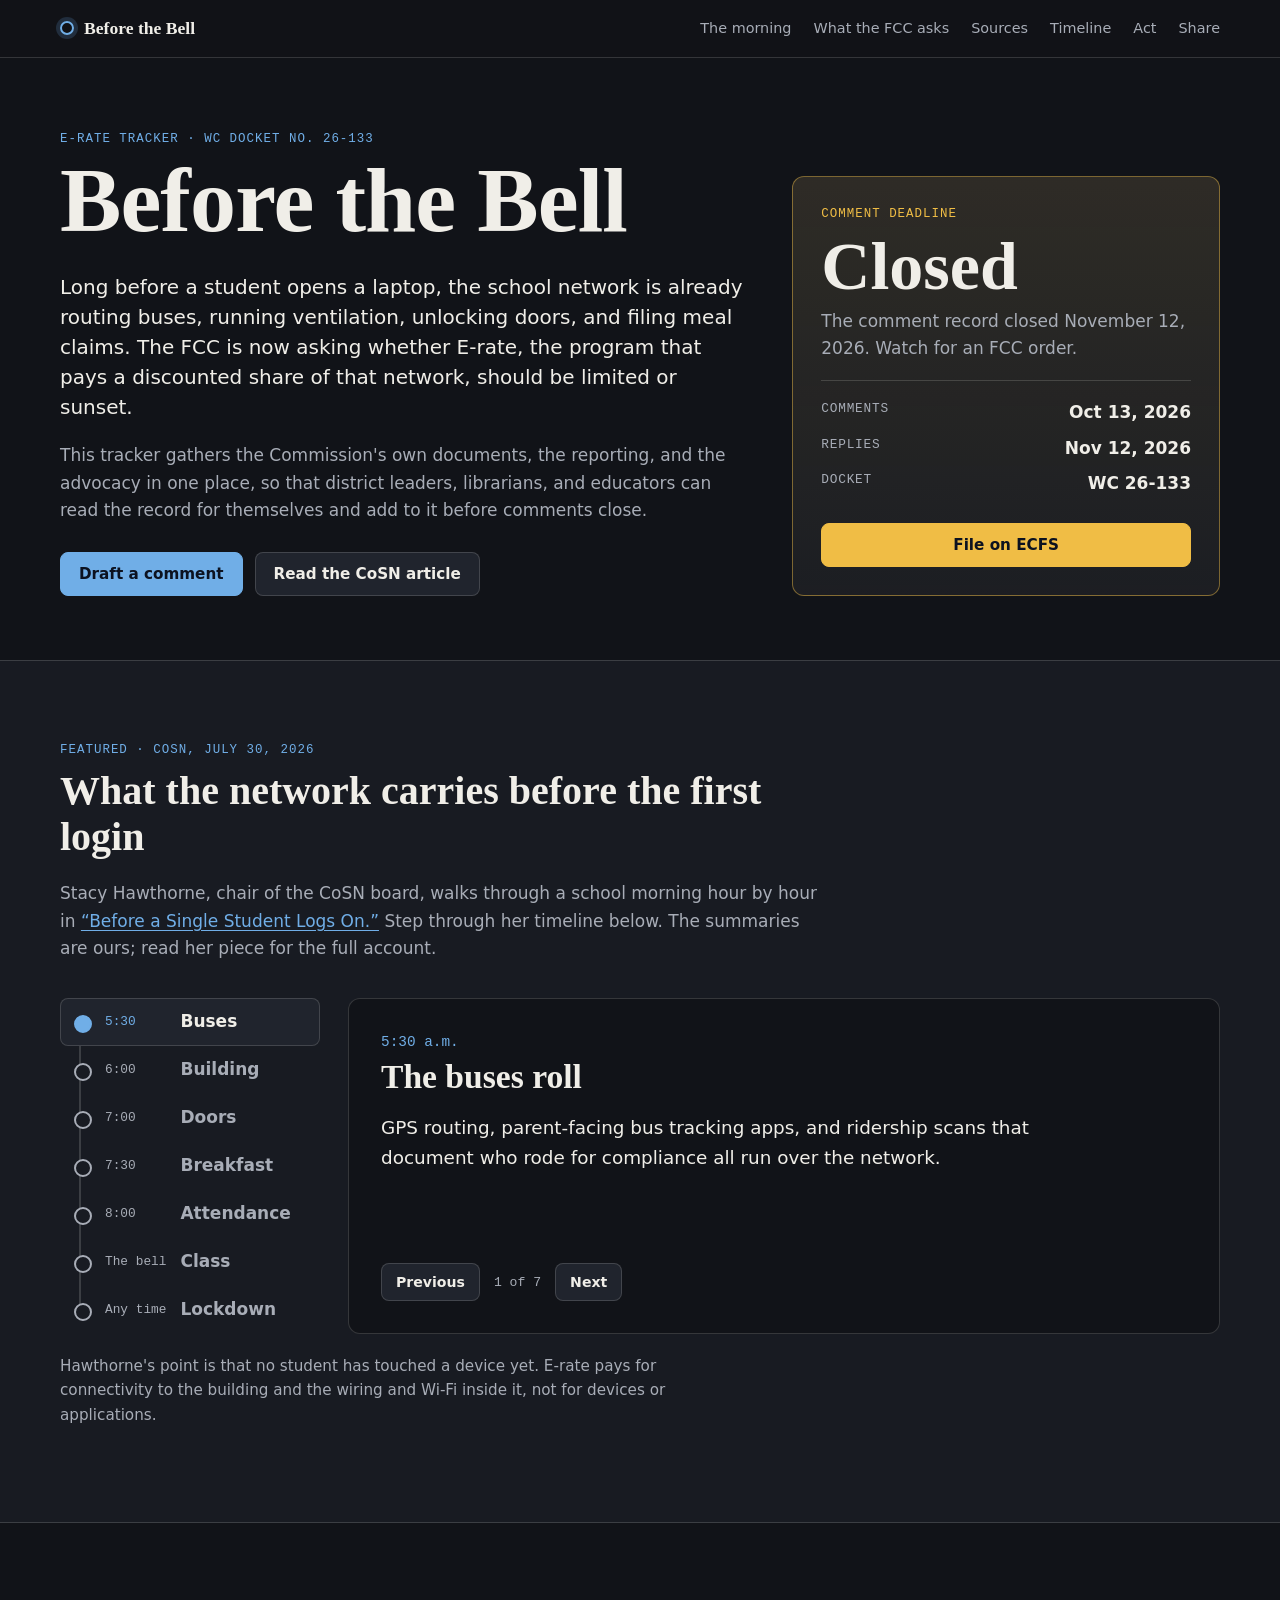
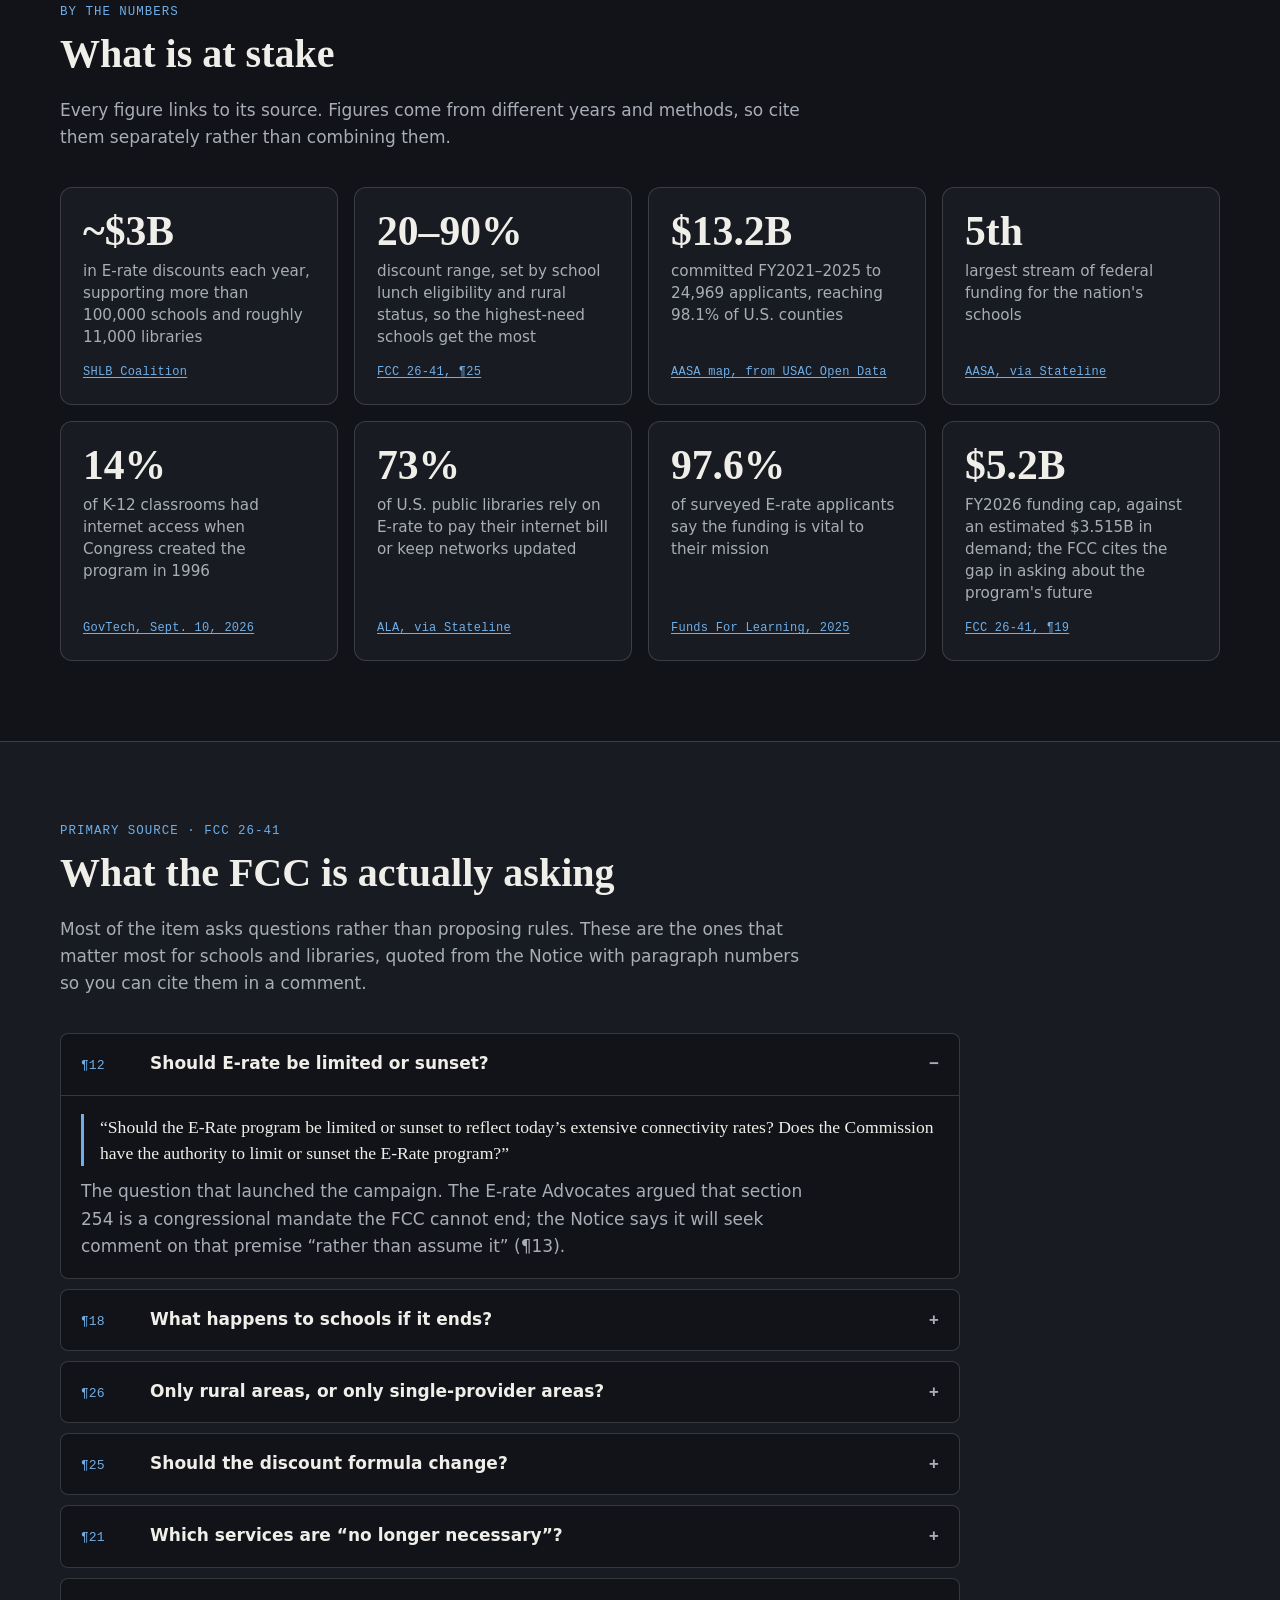
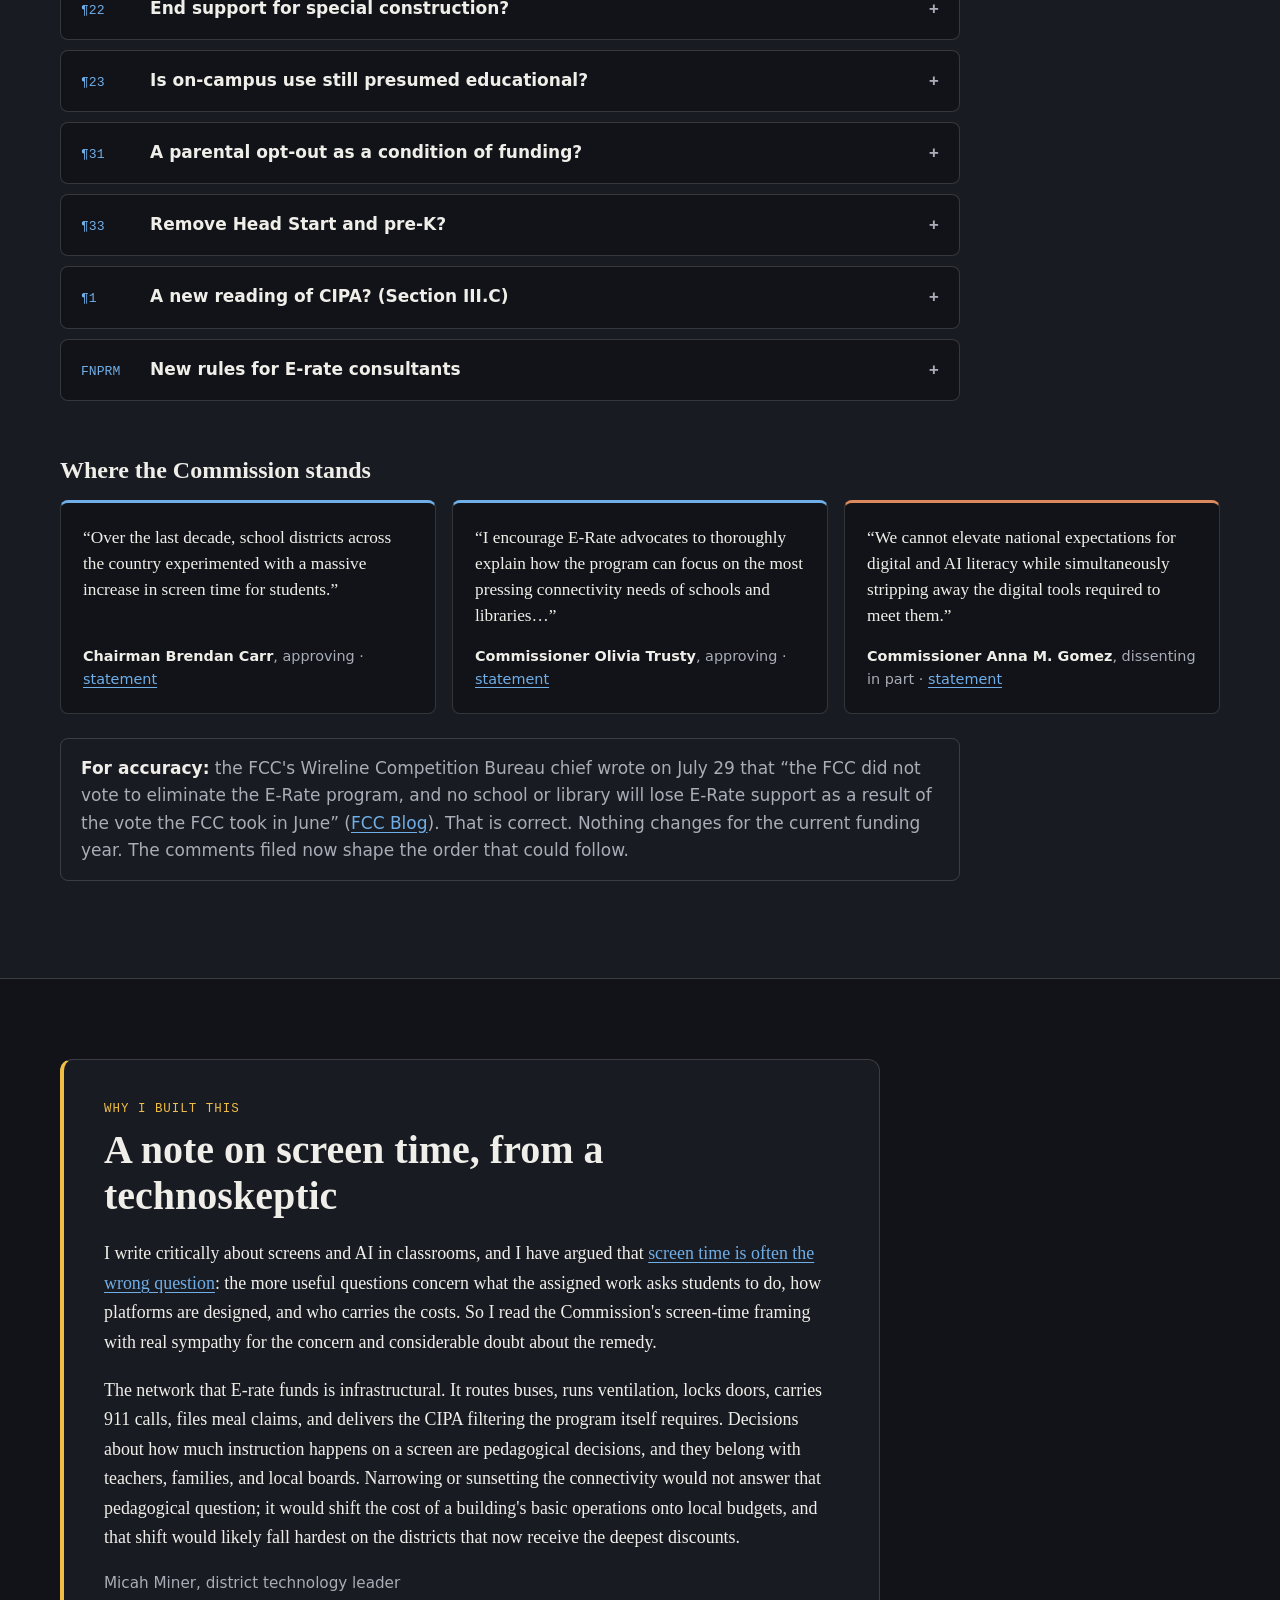
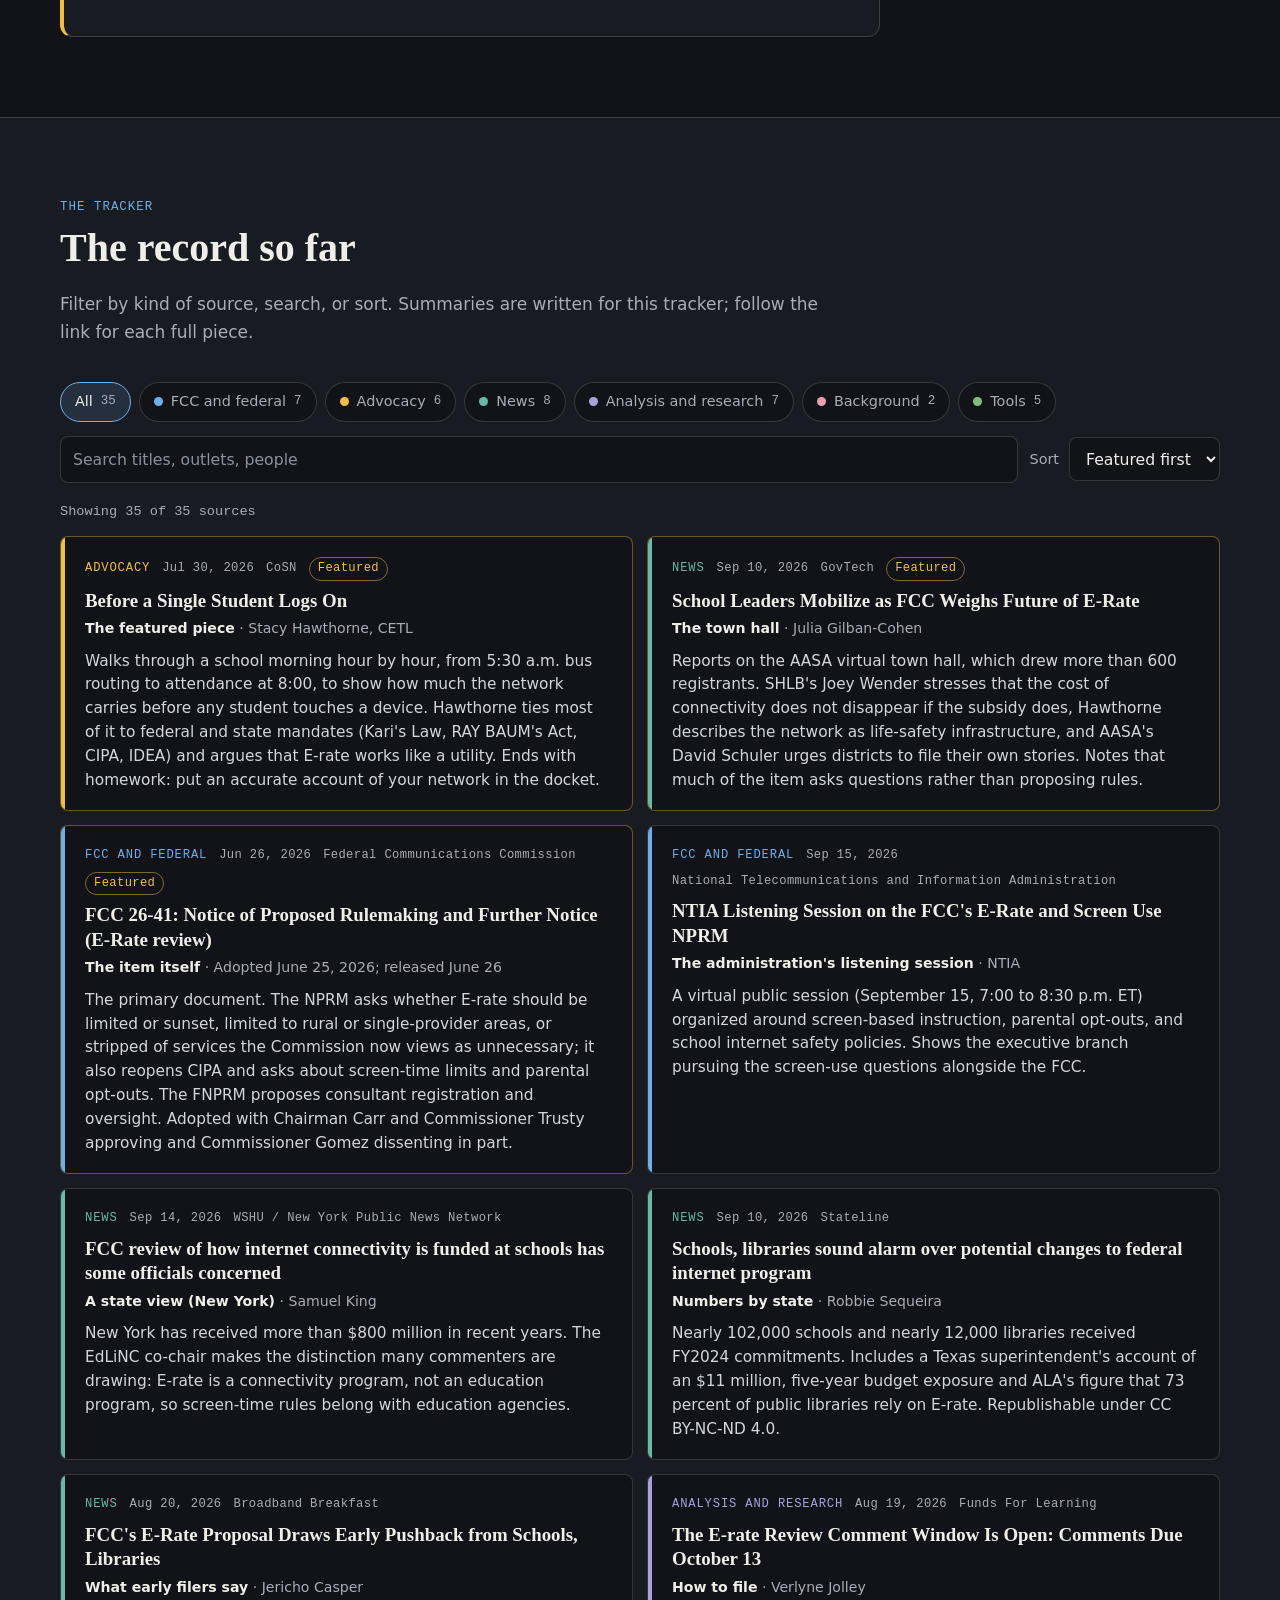
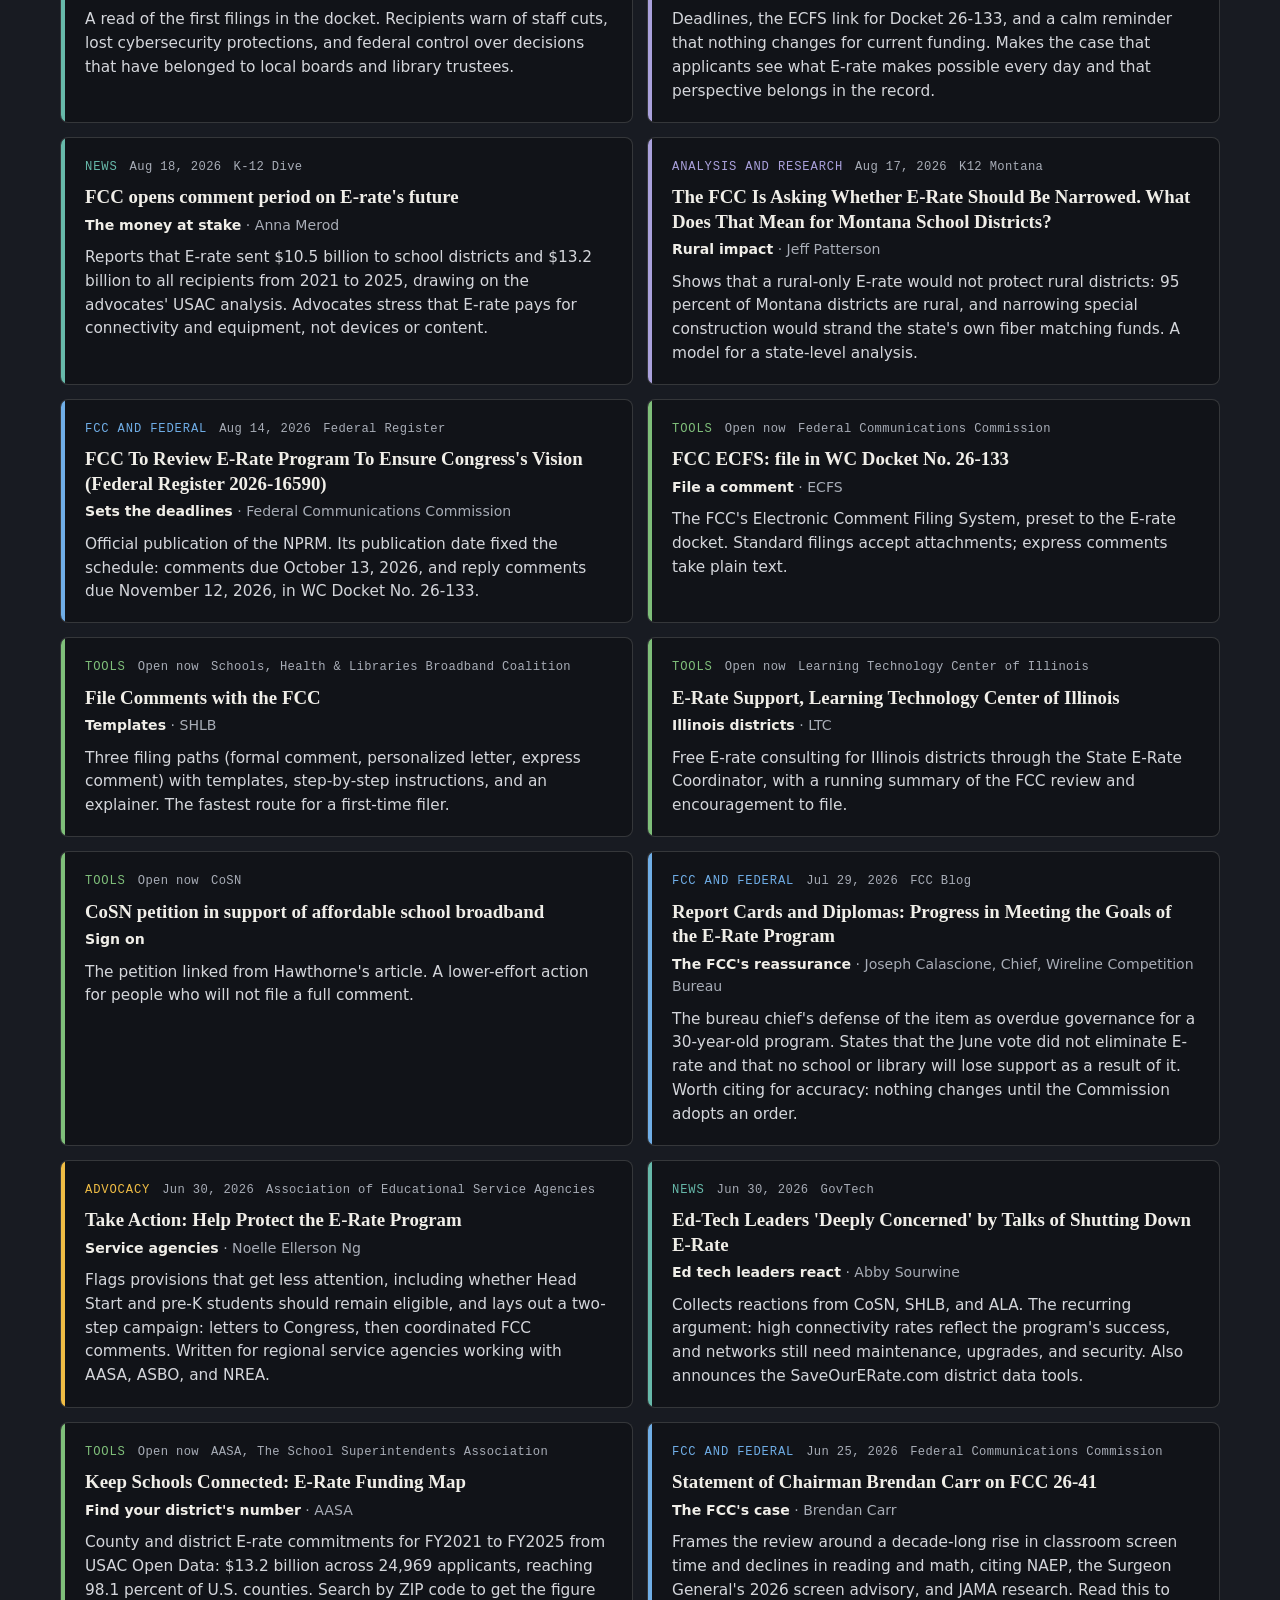
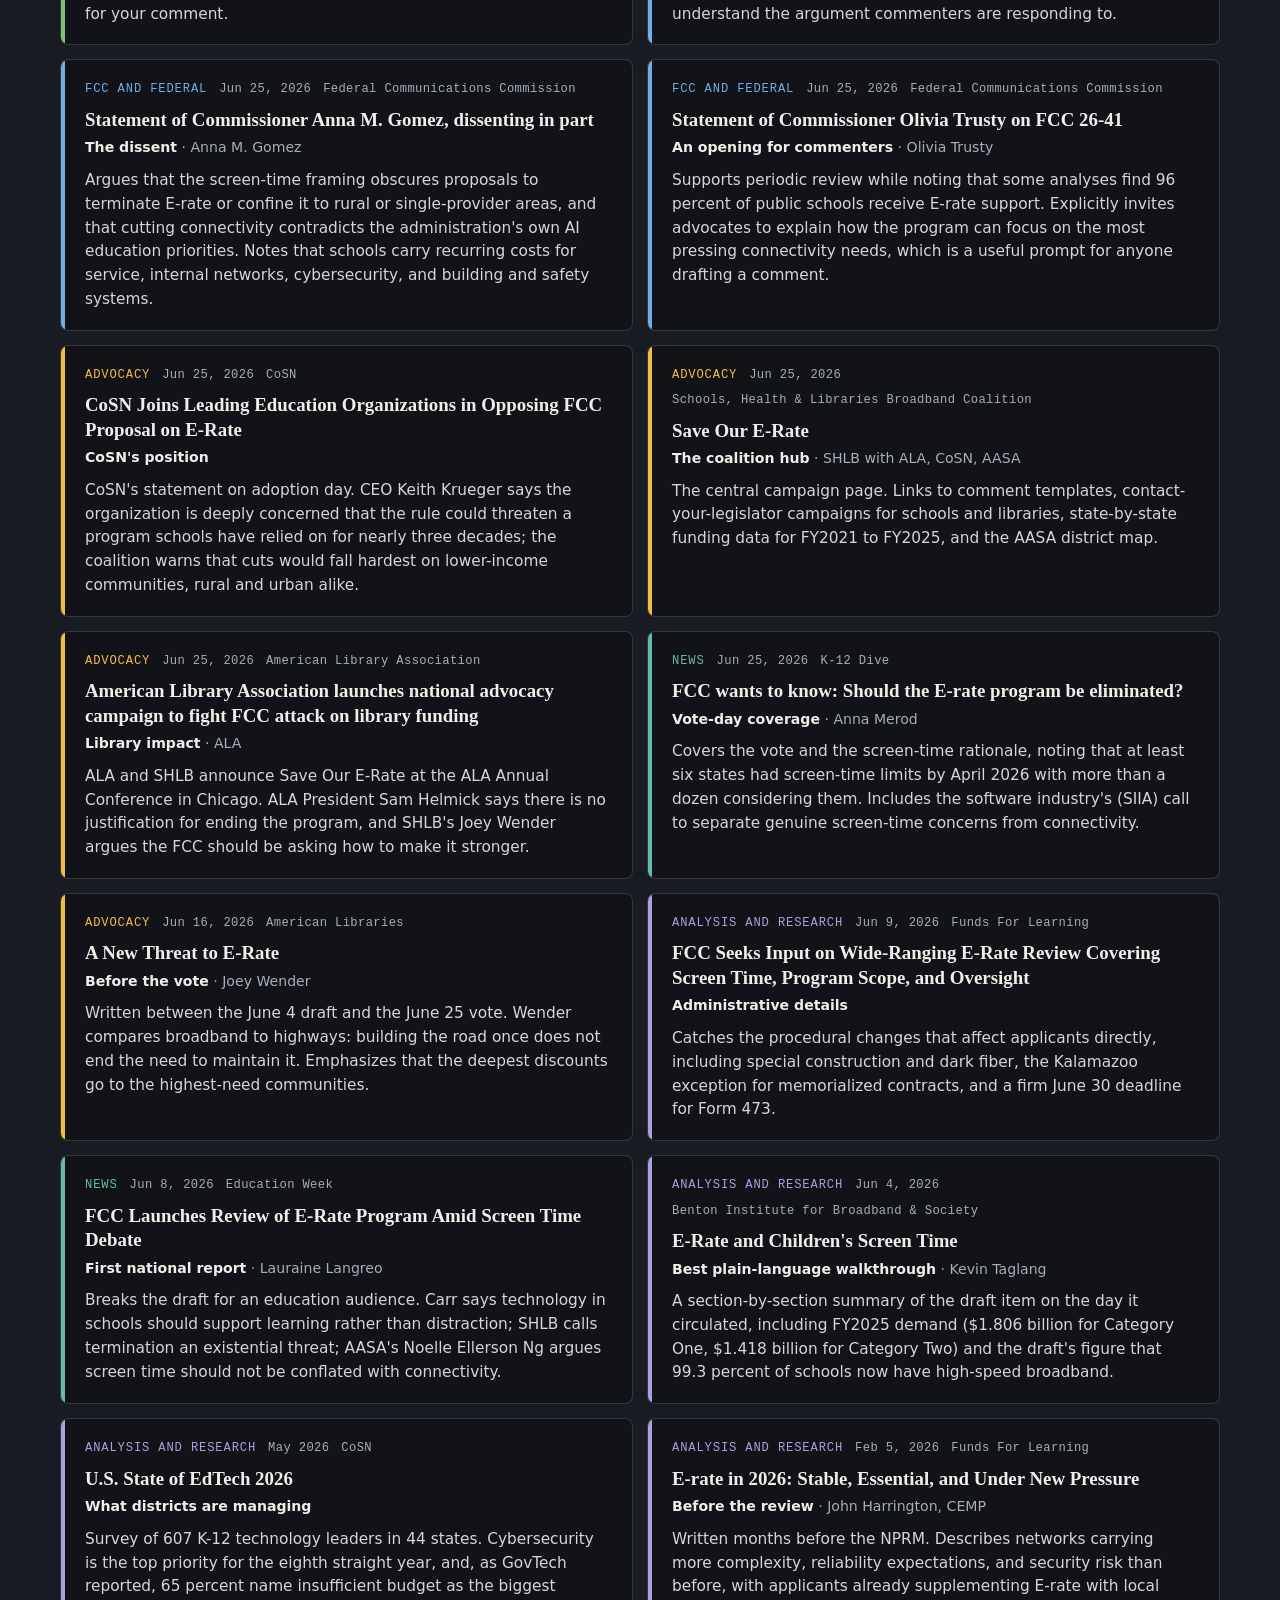
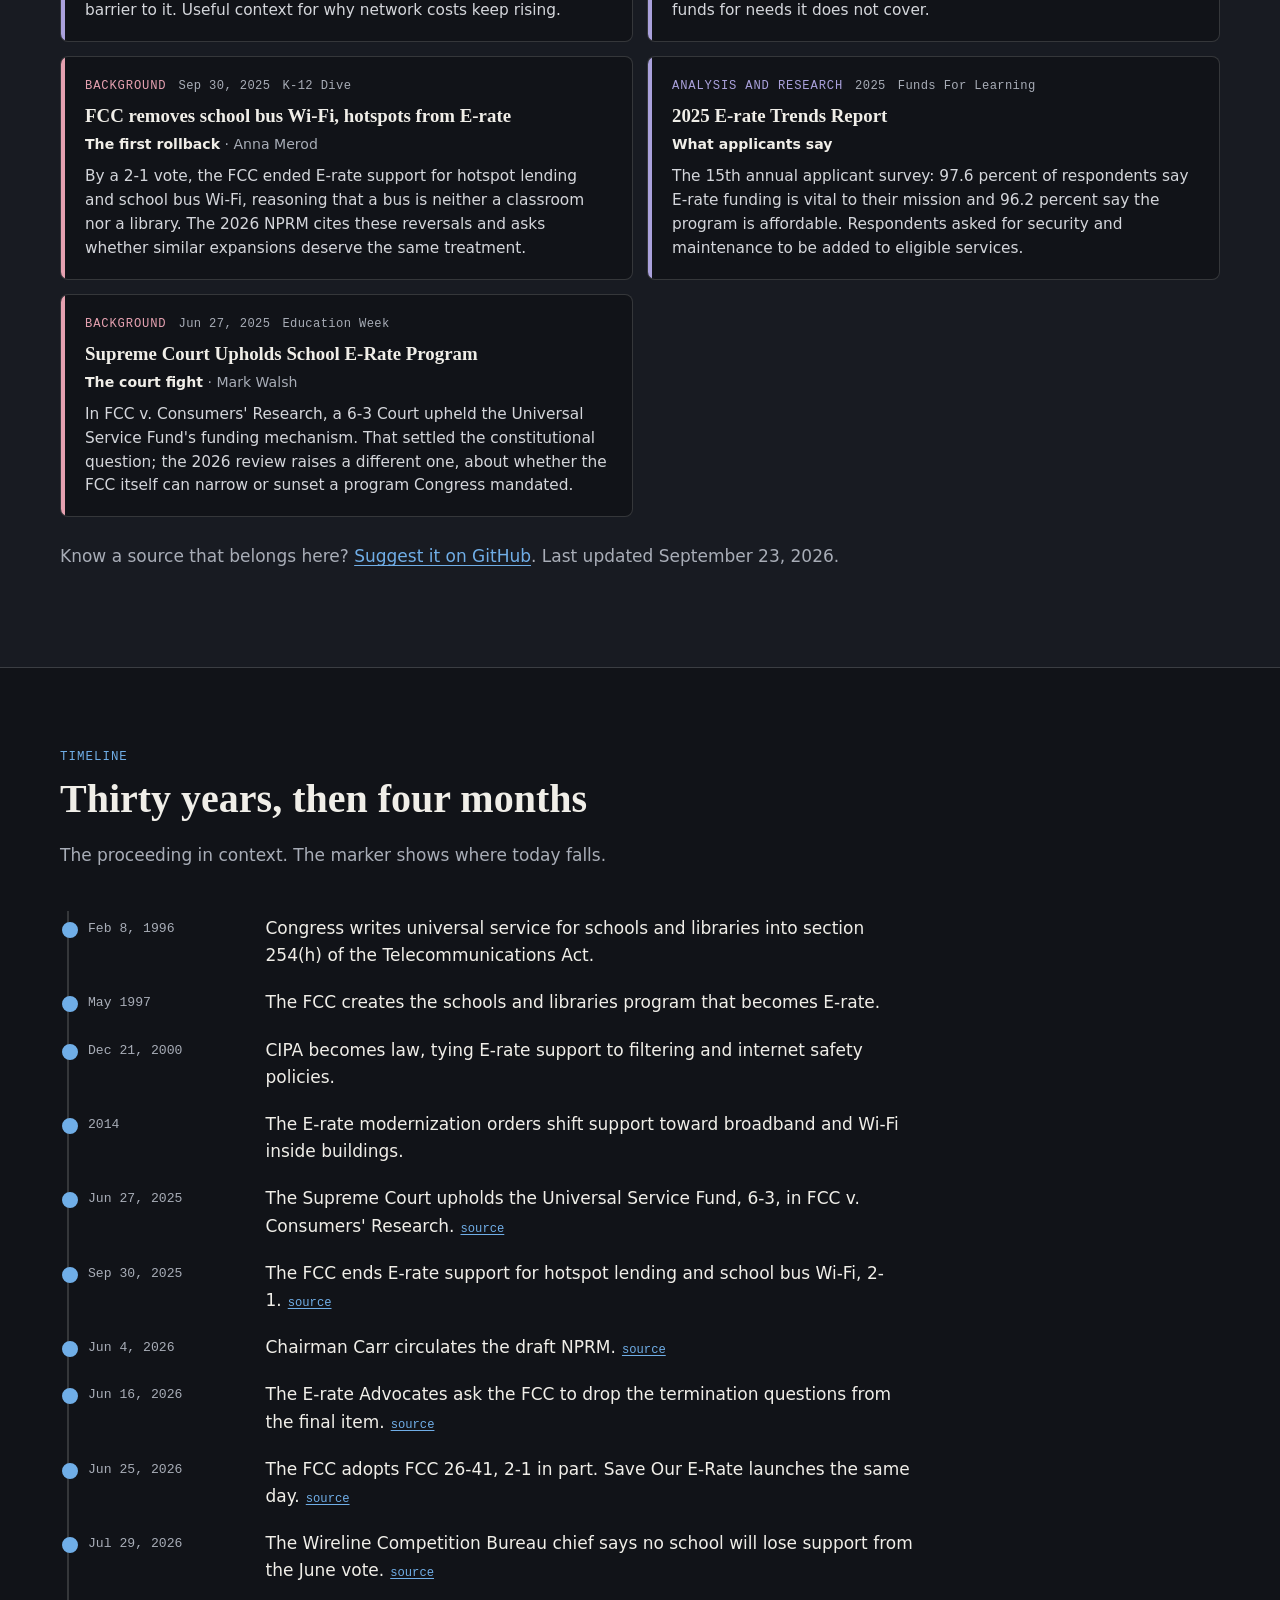
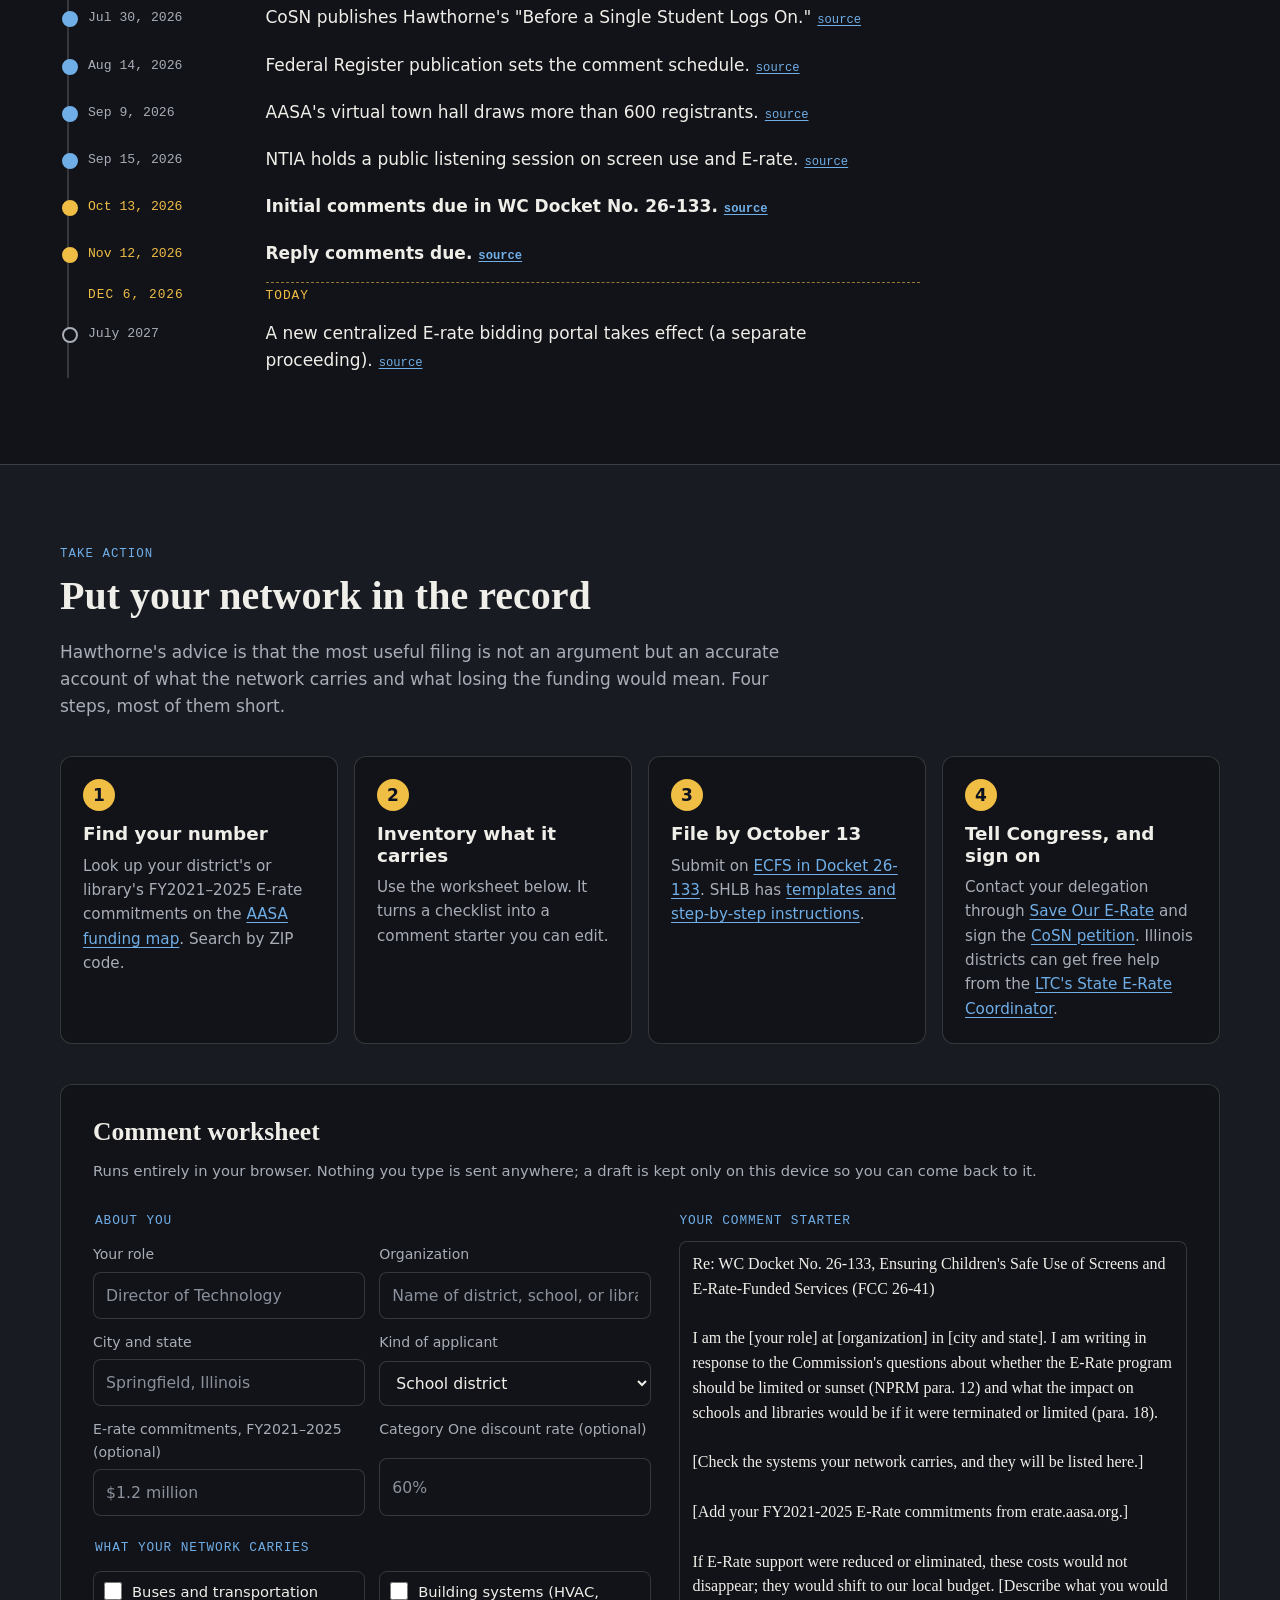
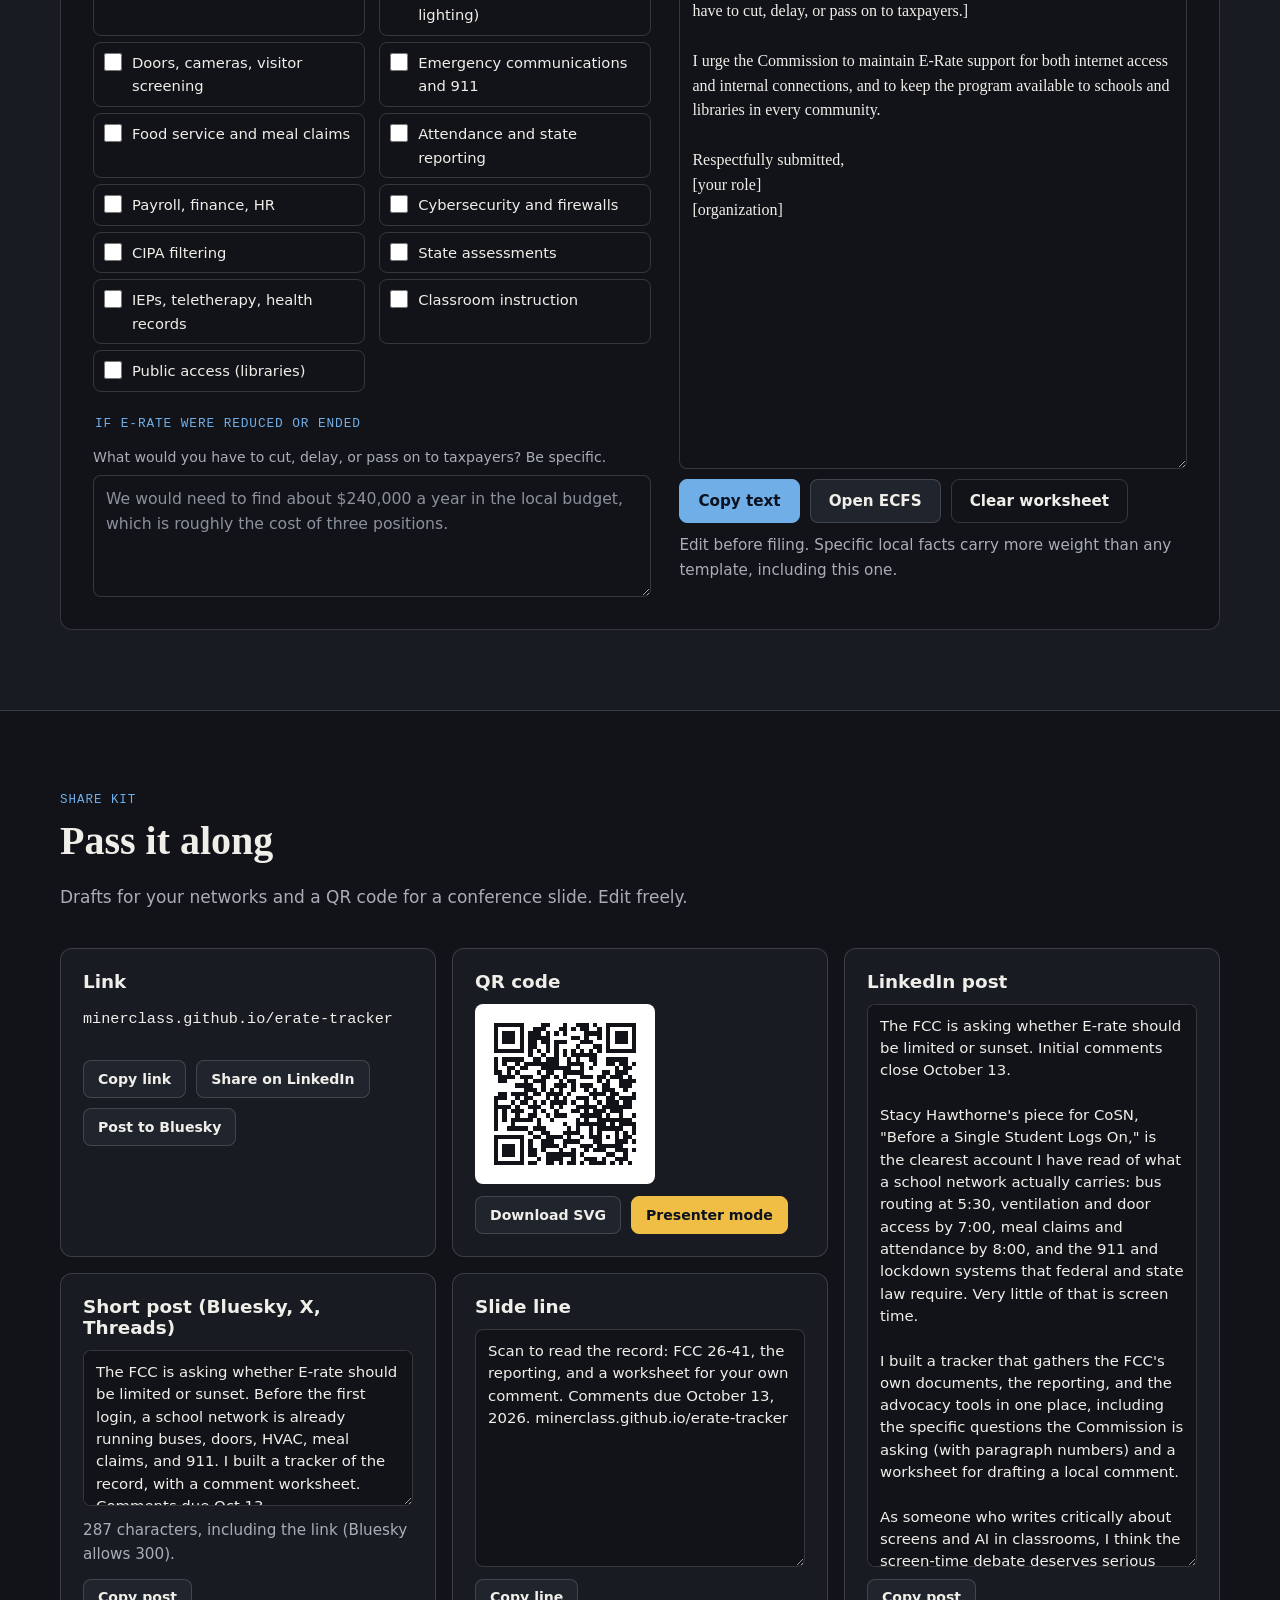
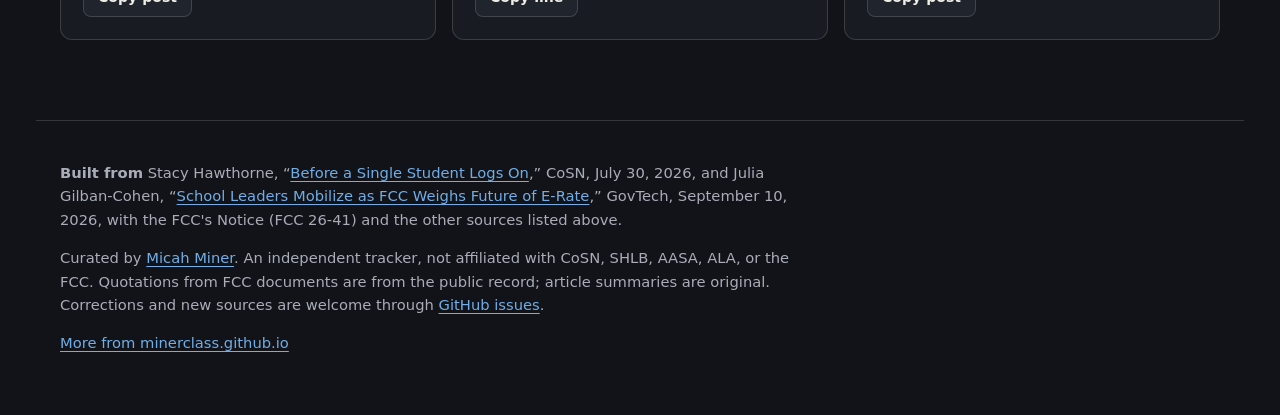
==== commit 1a1d4519: "Credit the posts the tracker is built from Adds a "Built from" line to the footer naming Stacy Hawth" ====
--- a/index.html
+++ b/index.html
@@ -471,6 +471,11 @@
 
   <footer class="site-footer shell">
     <p>
+      <strong>Built from</strong> Stacy Hawthorne, &ldquo;<a href="https://www.cosn.org/before-a-single-student-logs-on/">Before a Single Student Logs On</a>,&rdquo;
+      CoSN, July 30, 2026, and Julia Gilban-Cohen, &ldquo;<a href="https://www.govtech.com/education/k-12/school-leaders-mobilize-as-fcc-weighs-future-of-e-rate">School Leaders Mobilize as FCC Weighs Future of E-Rate</a>,&rdquo;
+      GovTech, September 10, 2026, with the FCC's Notice (FCC 26-41) and the other sources listed above.
+    </p>
+    <p>
       Curated by <a href="https://micahminer.com">Micah Miner</a>. An independent tracker, not affiliated with CoSN,
       SHLB, AASA, ALA, or the FCC. Quotations from FCC documents are from the public record; article summaries are
       original. Corrections and new sources are welcome through
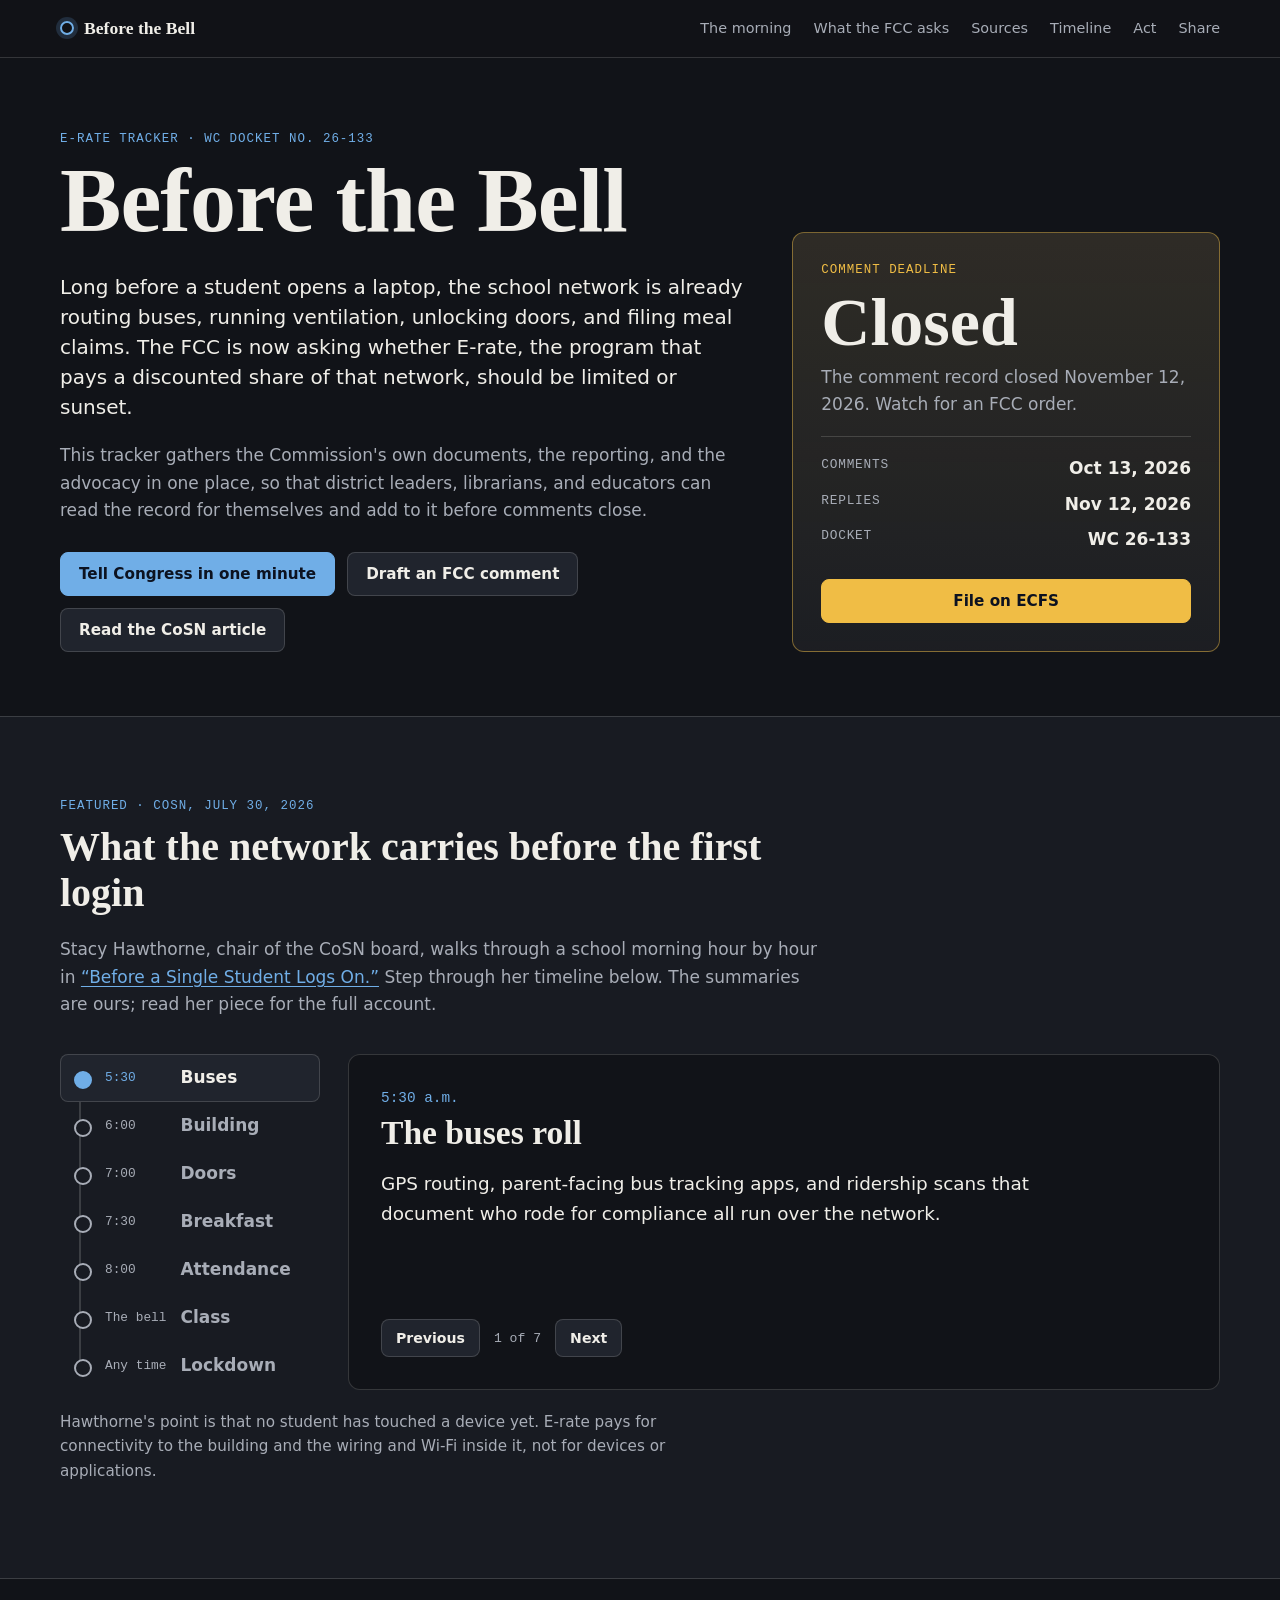
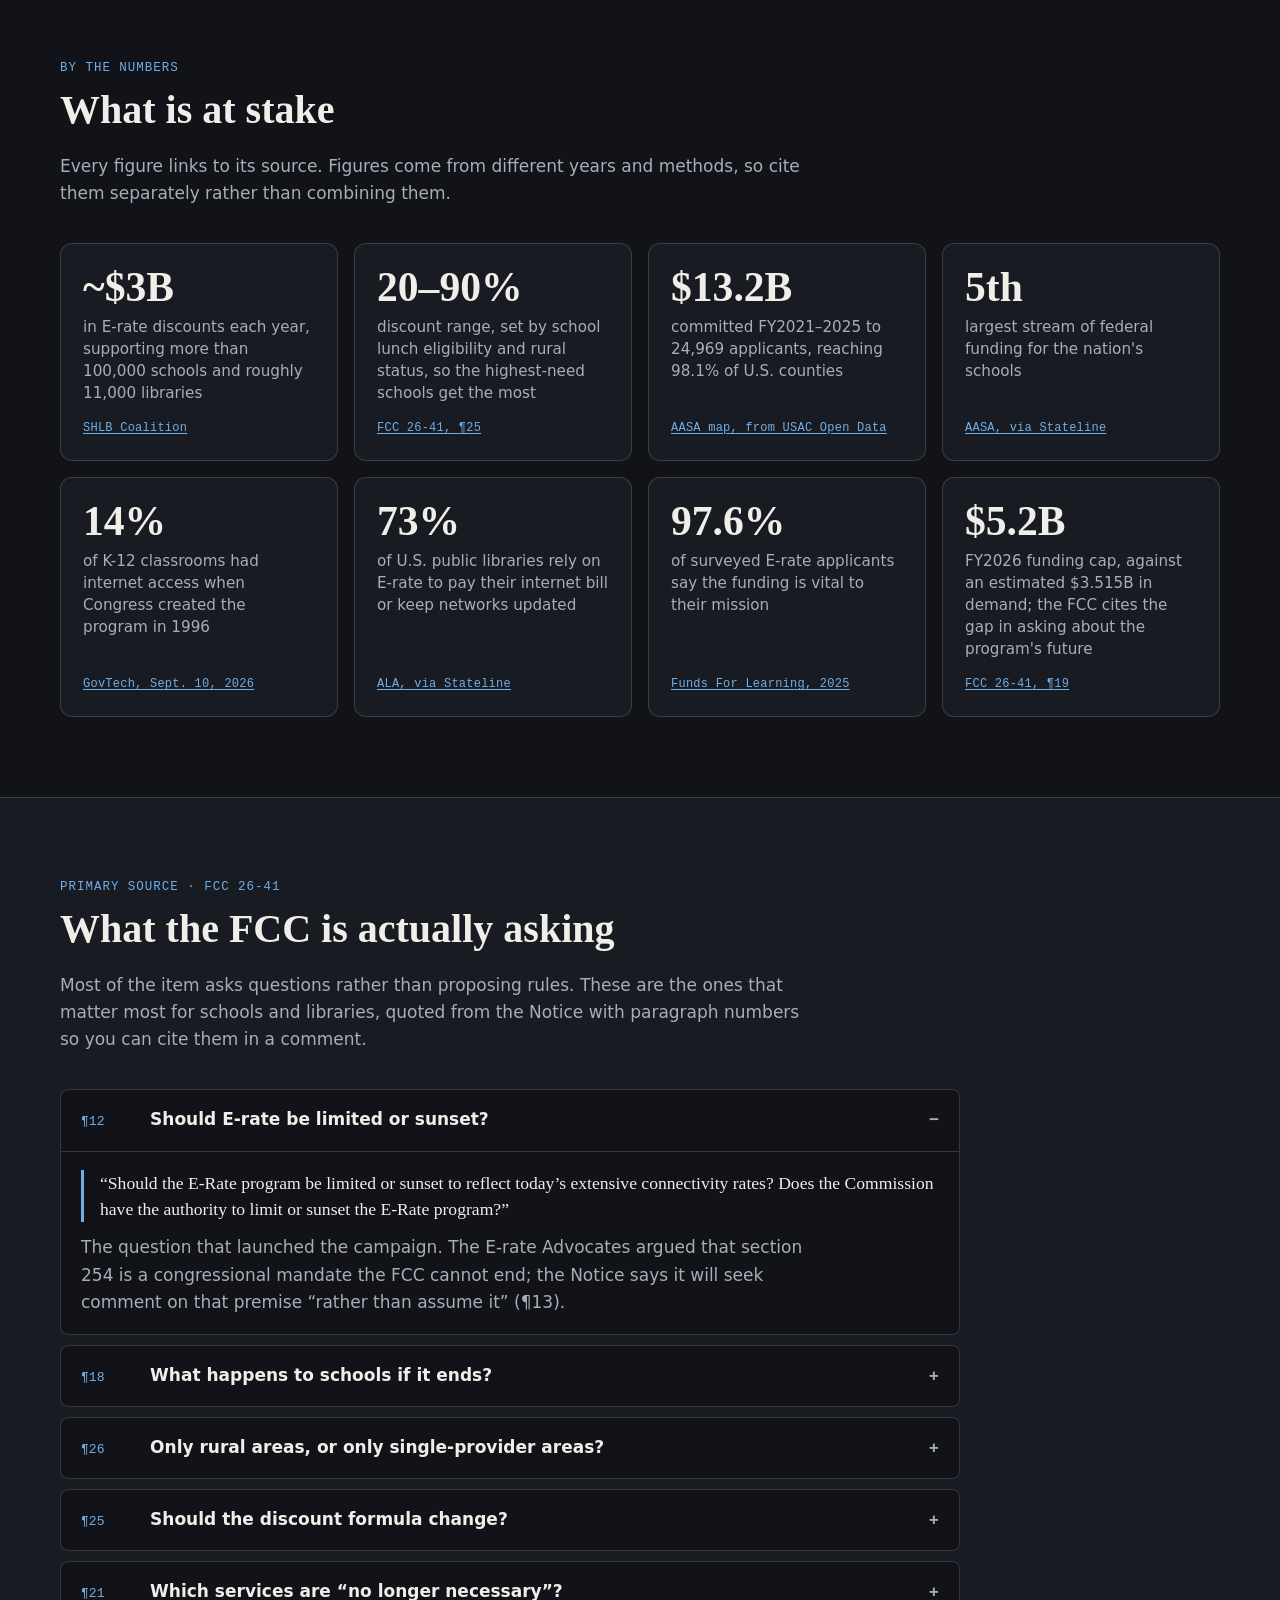
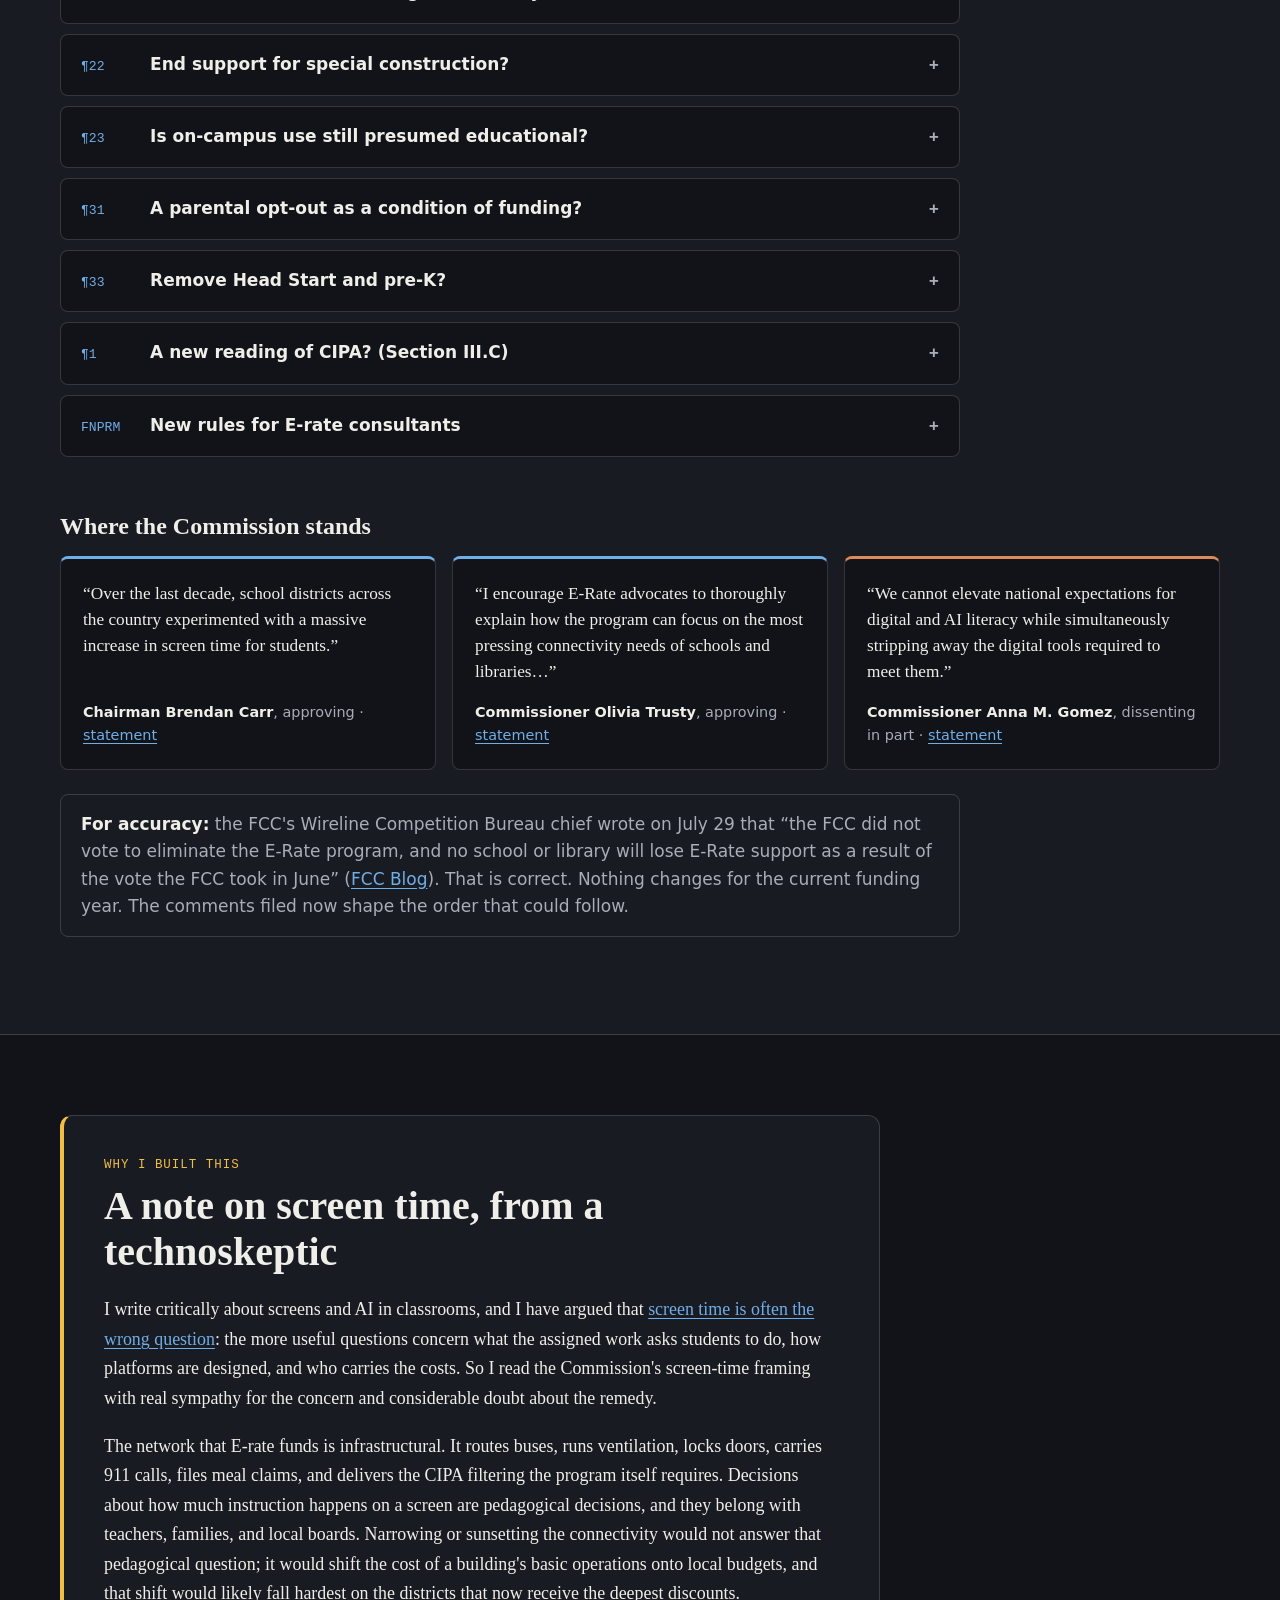
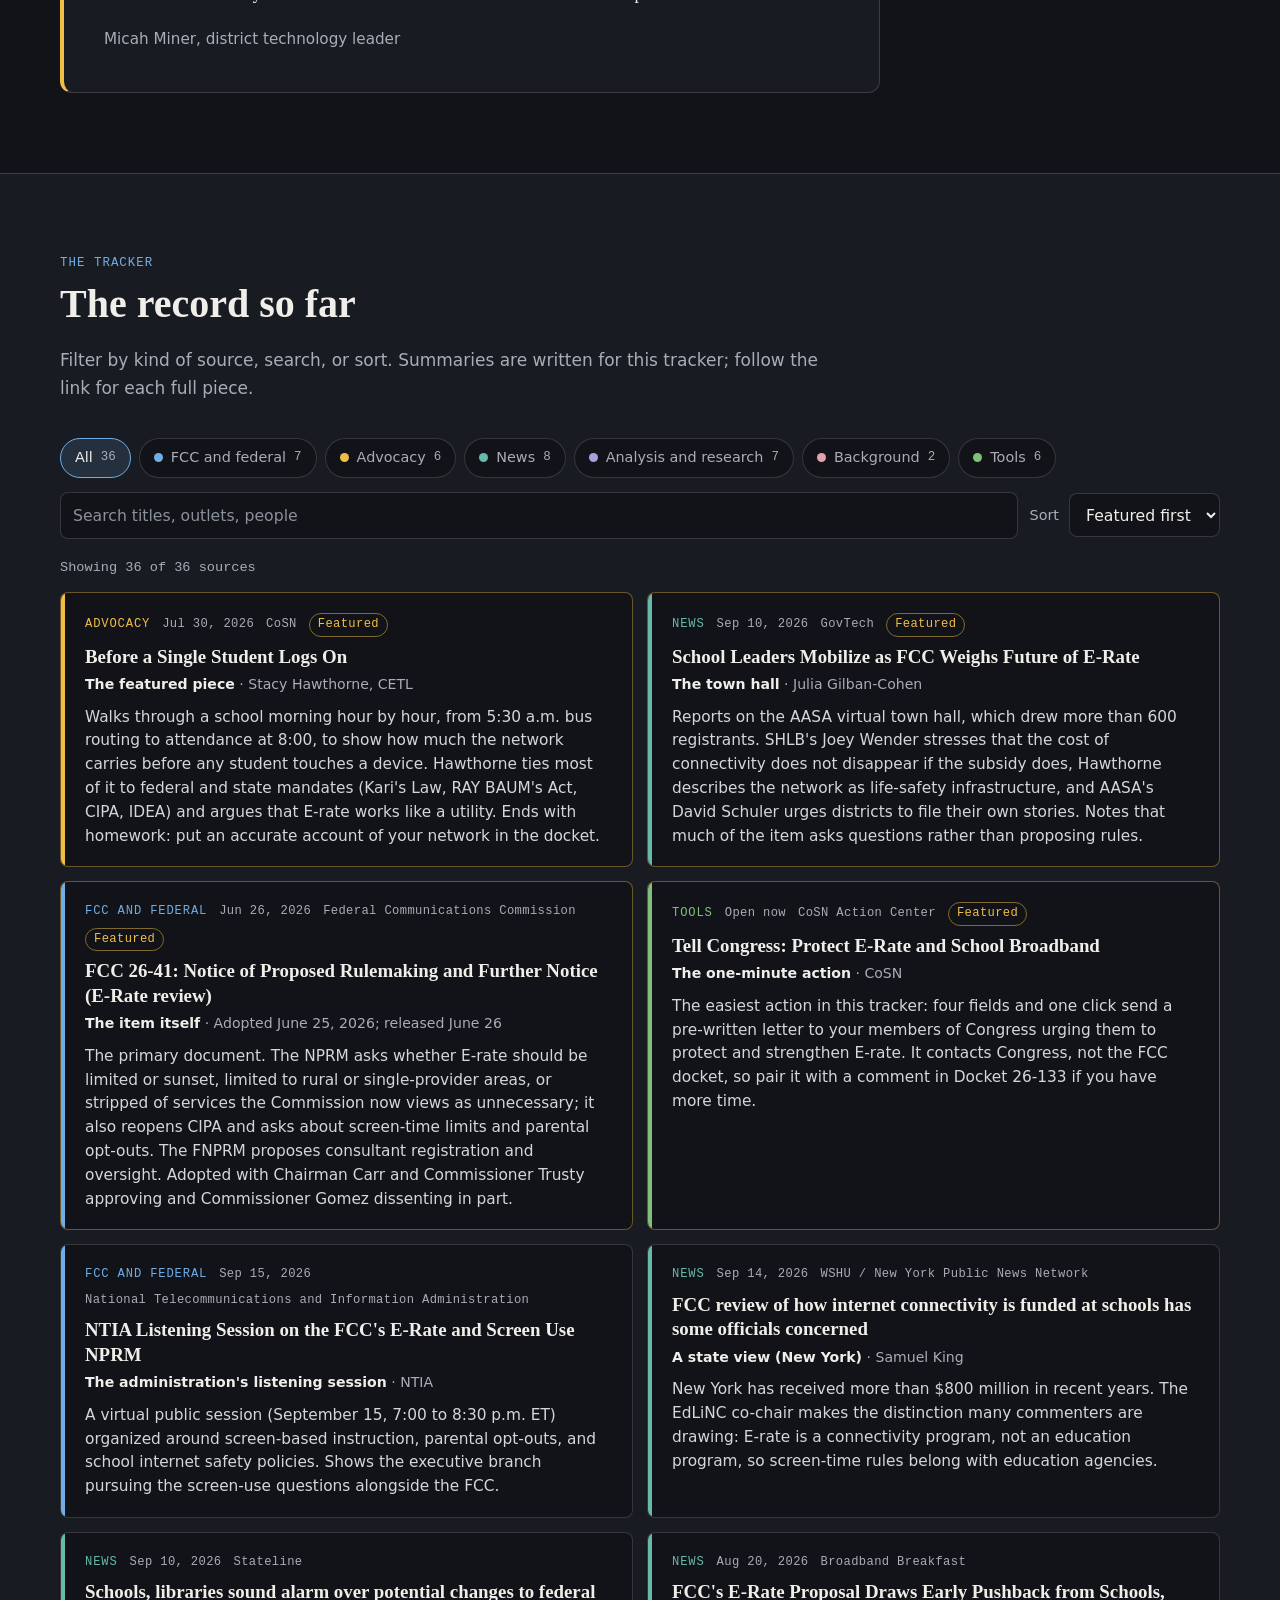
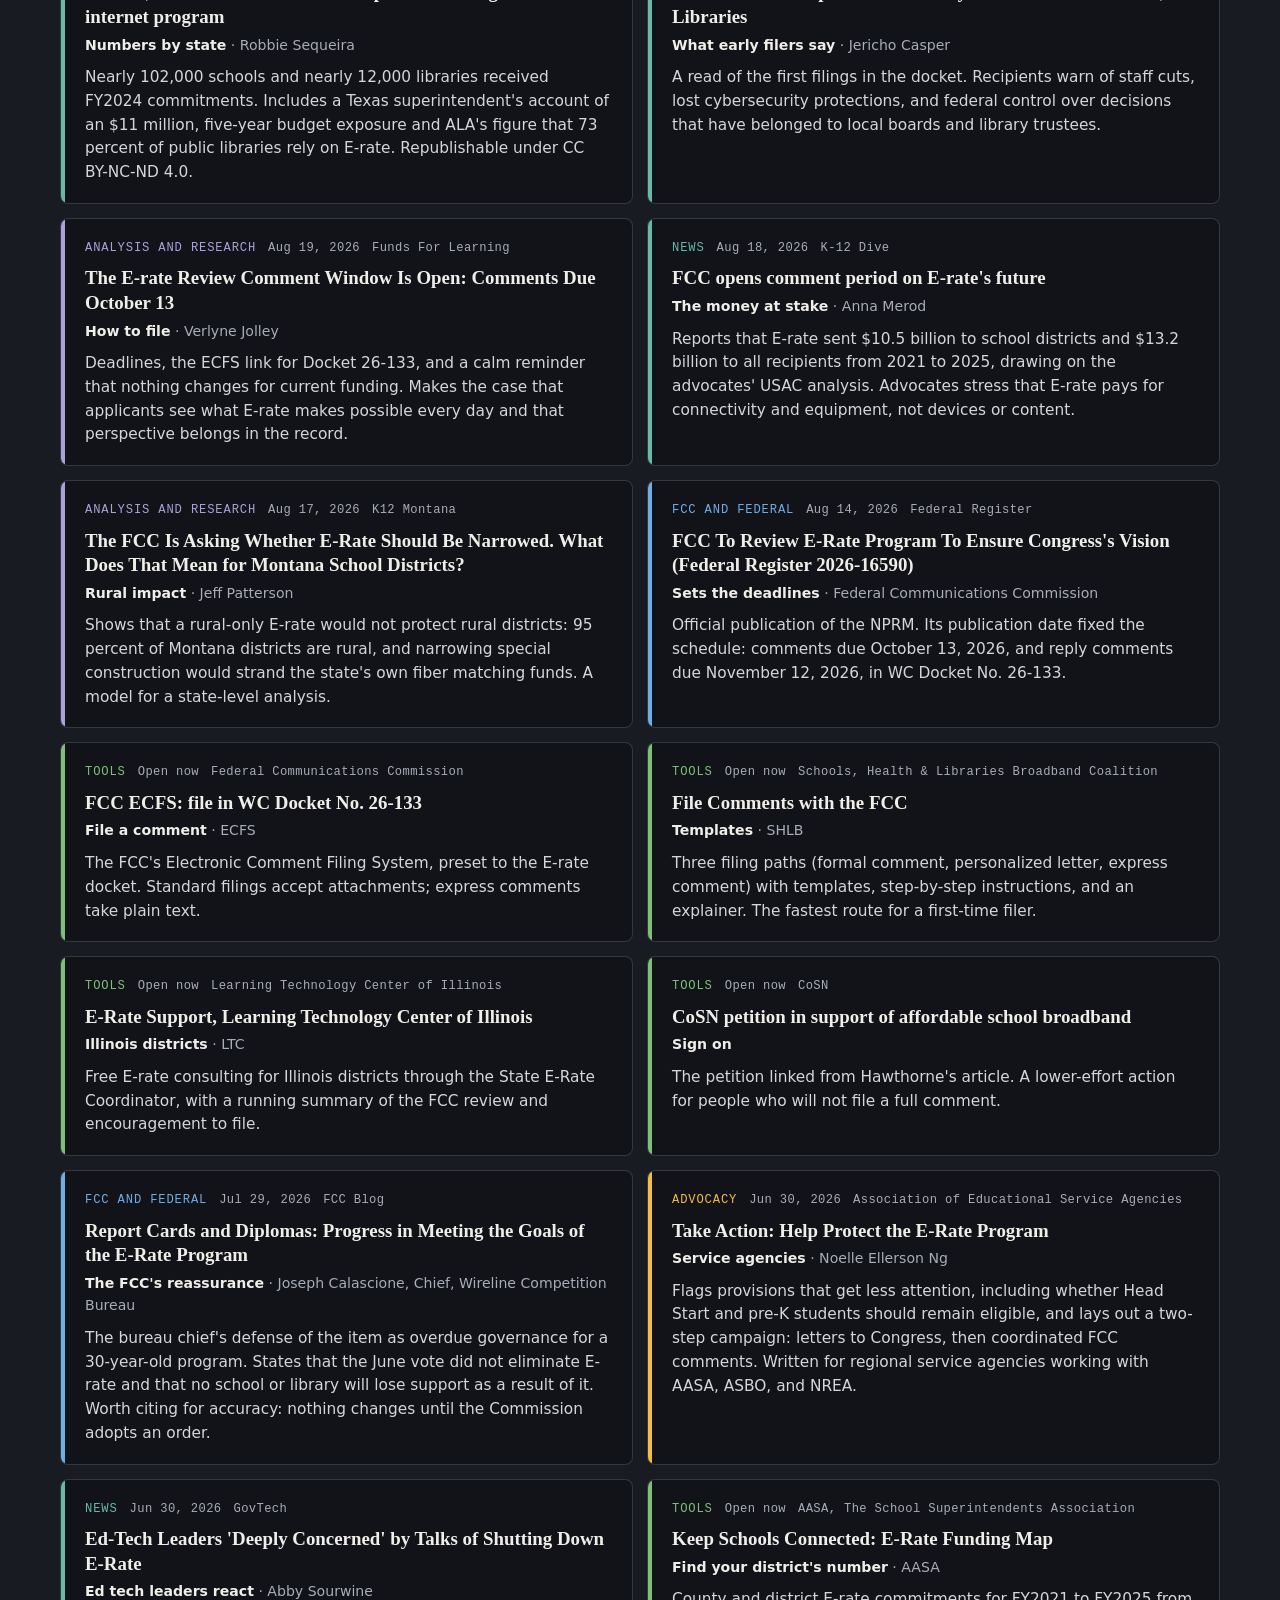
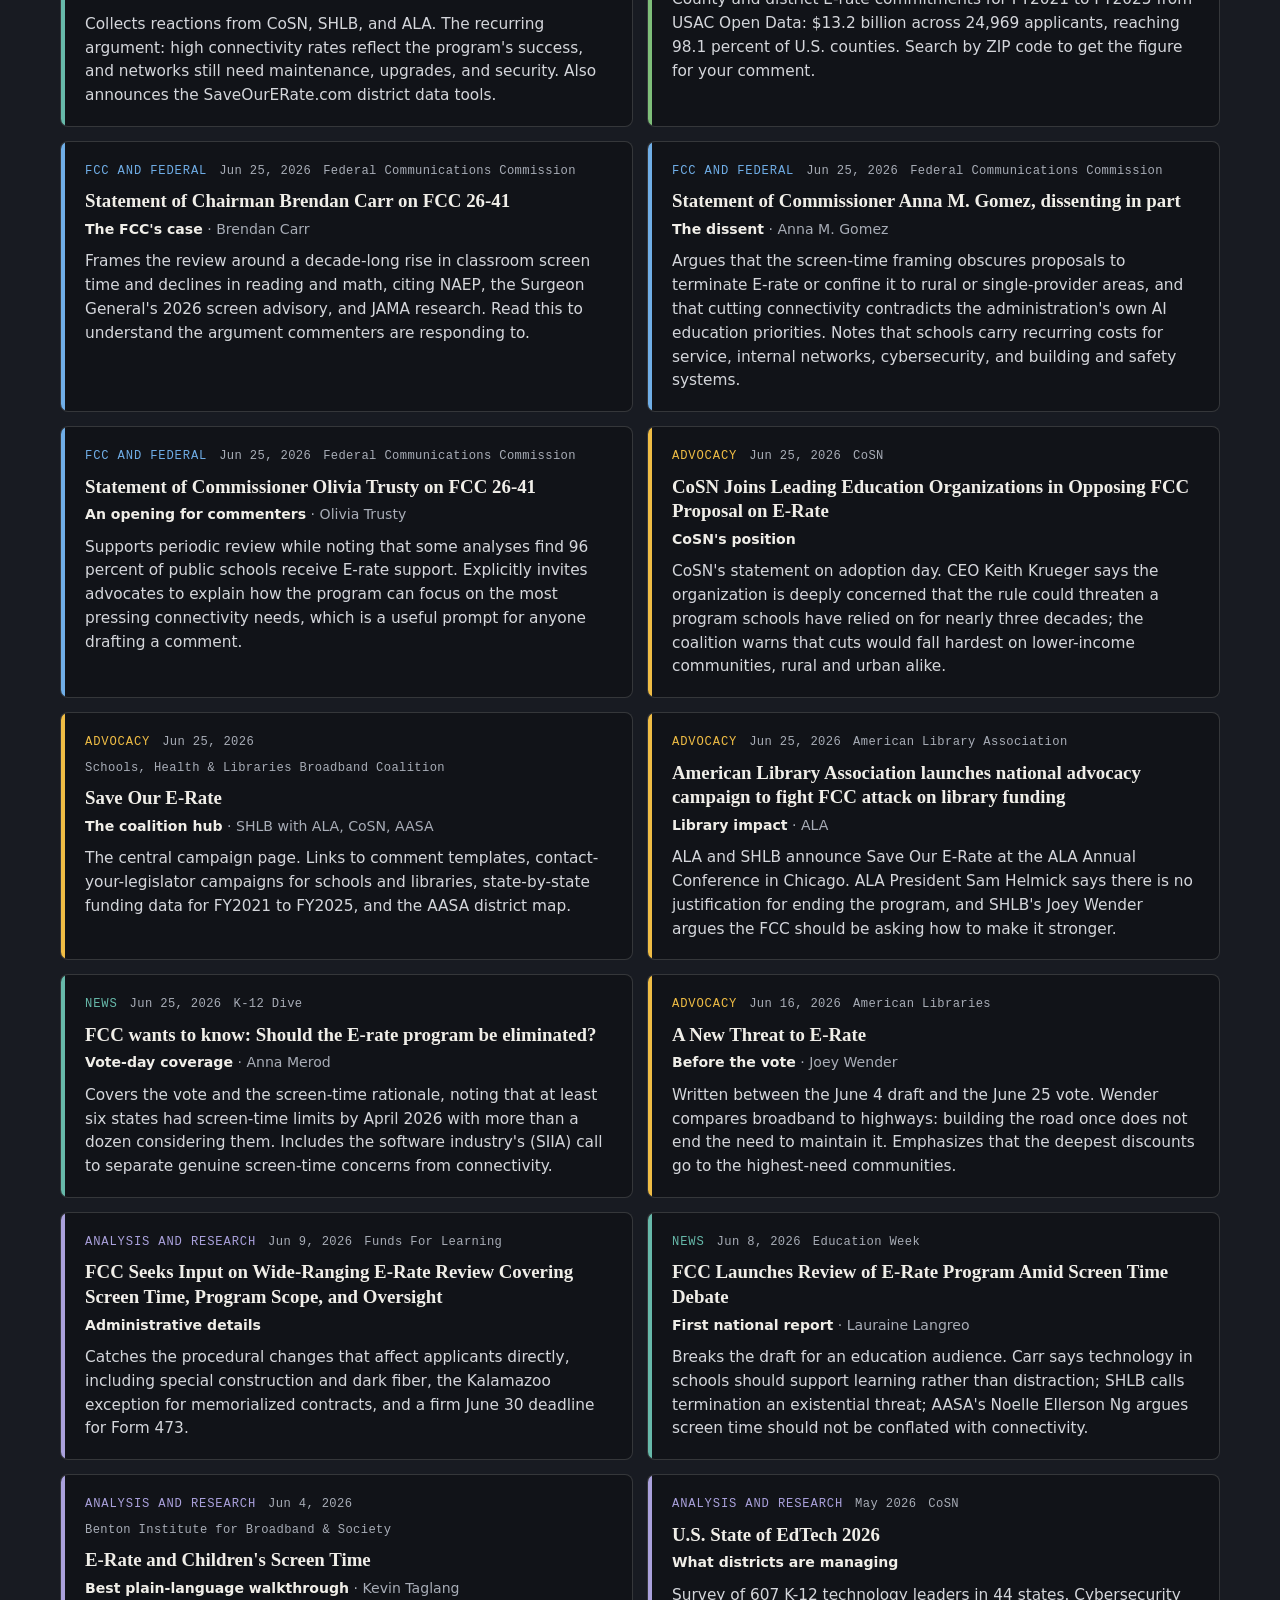
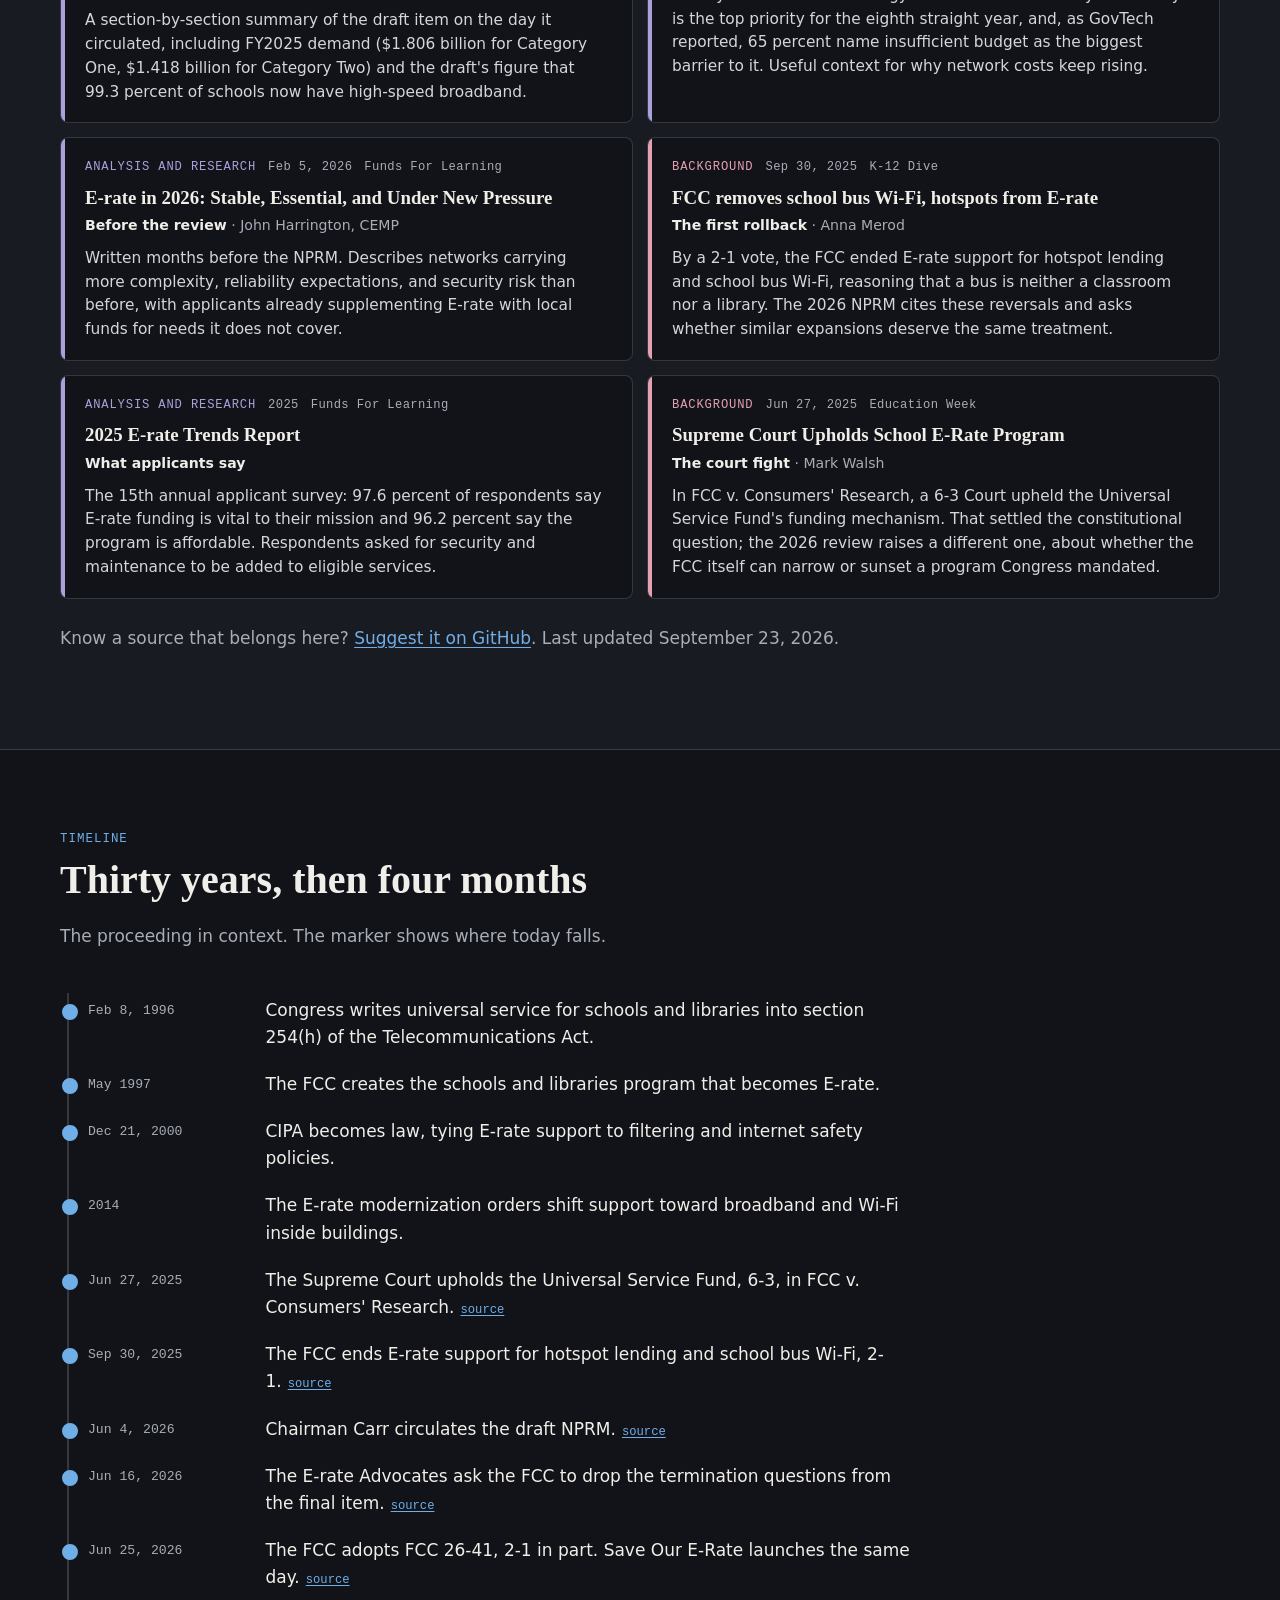
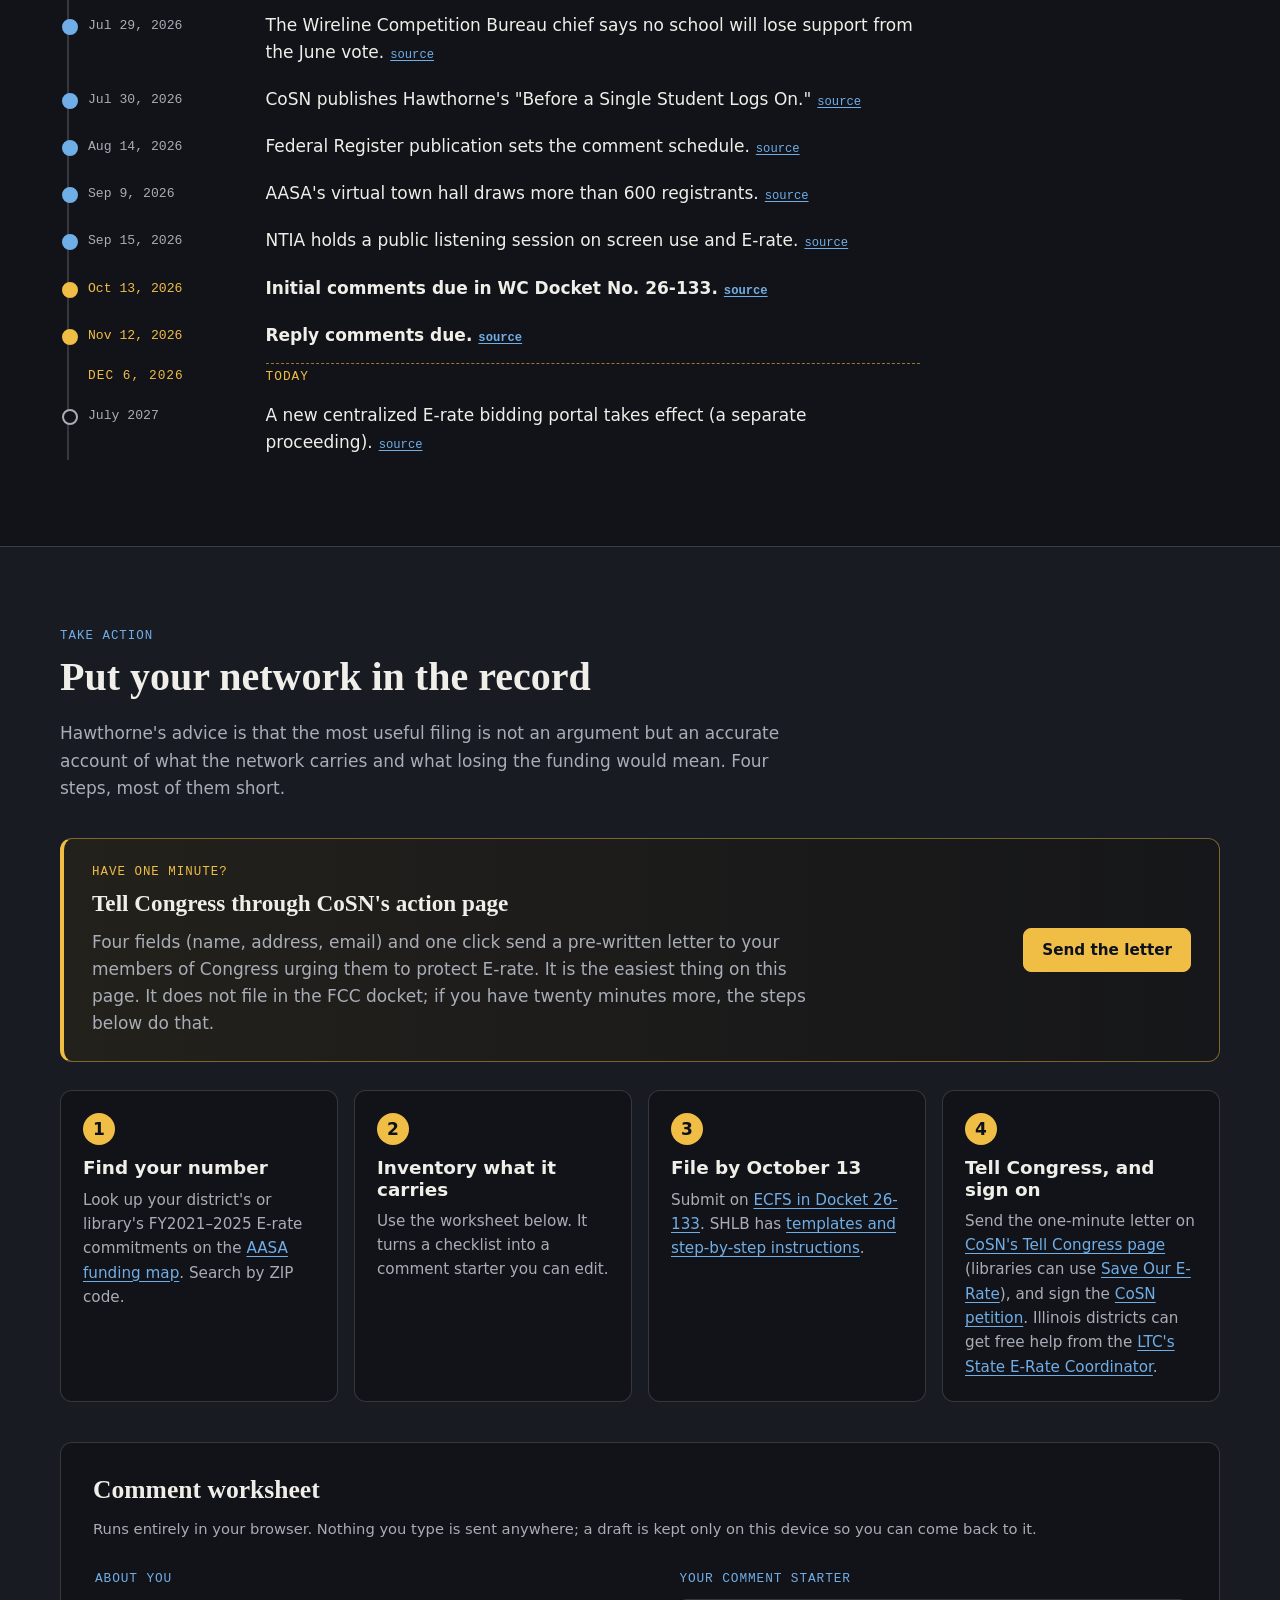
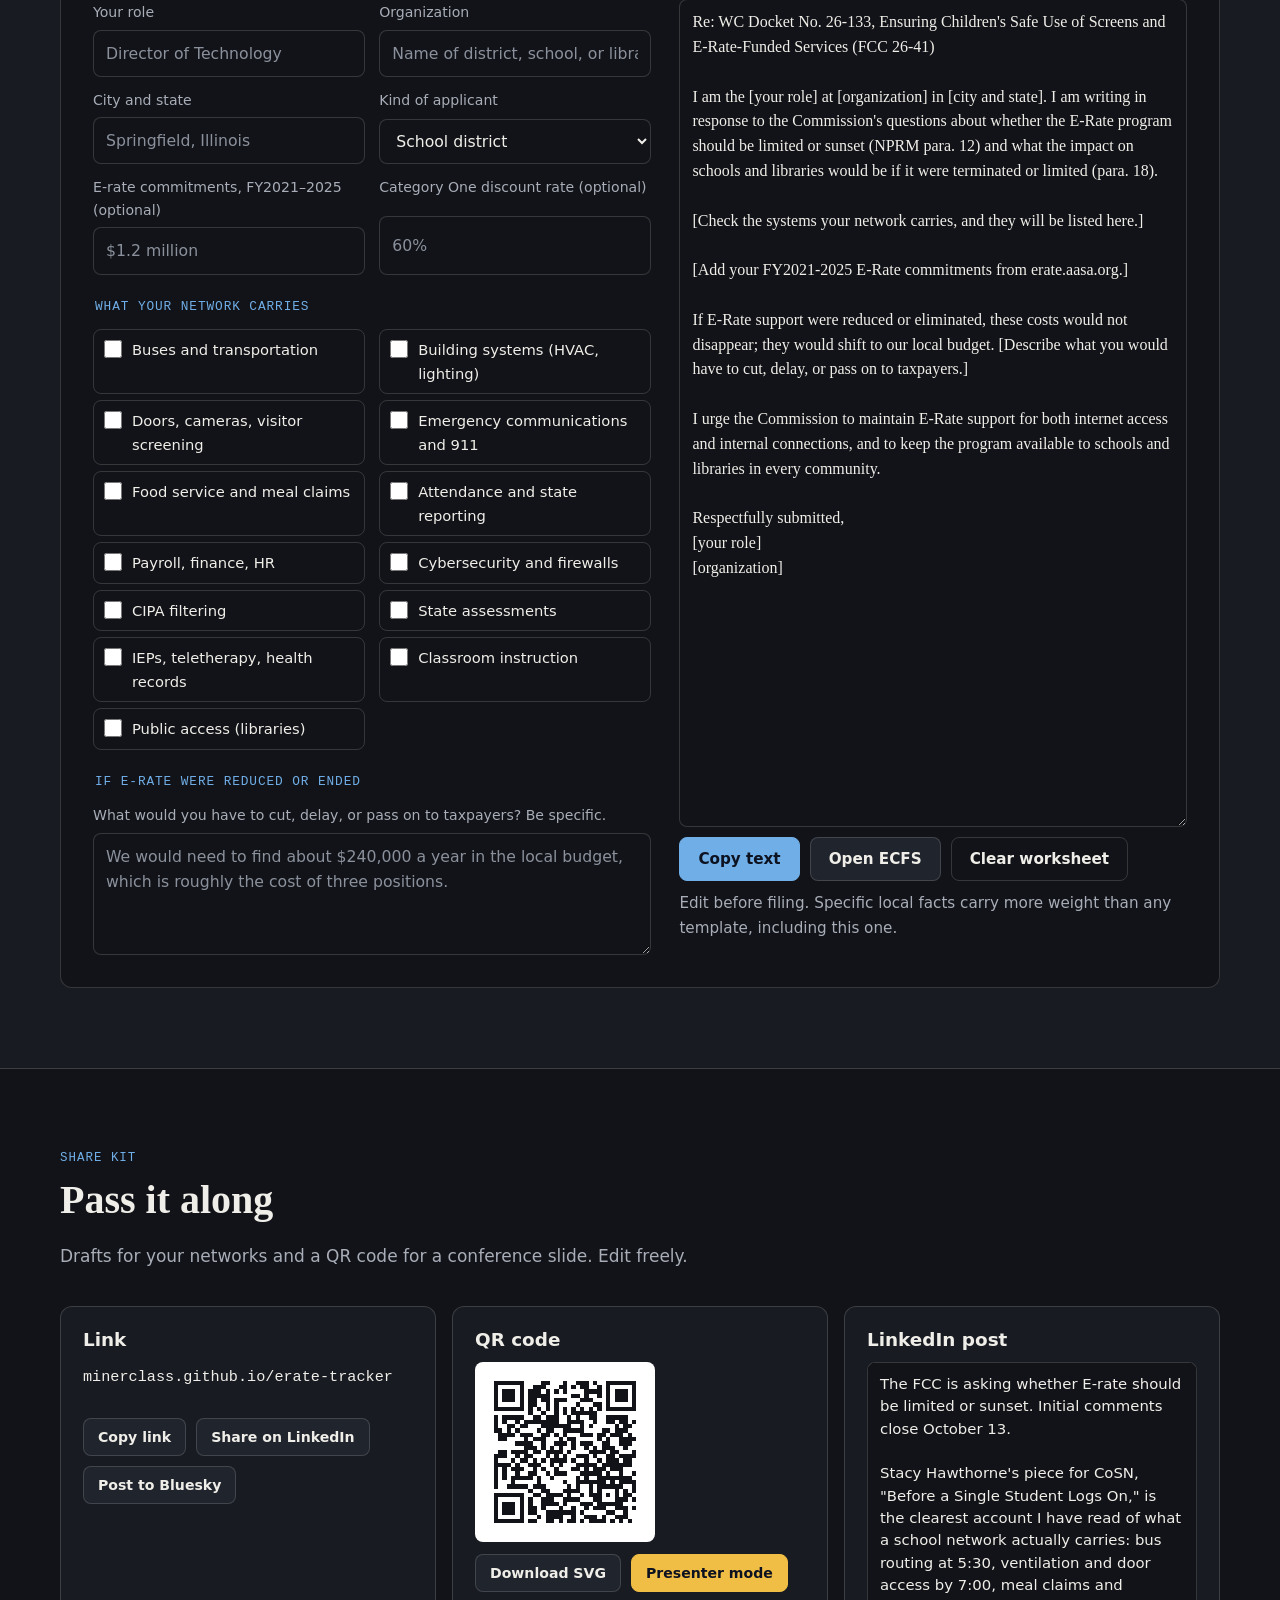
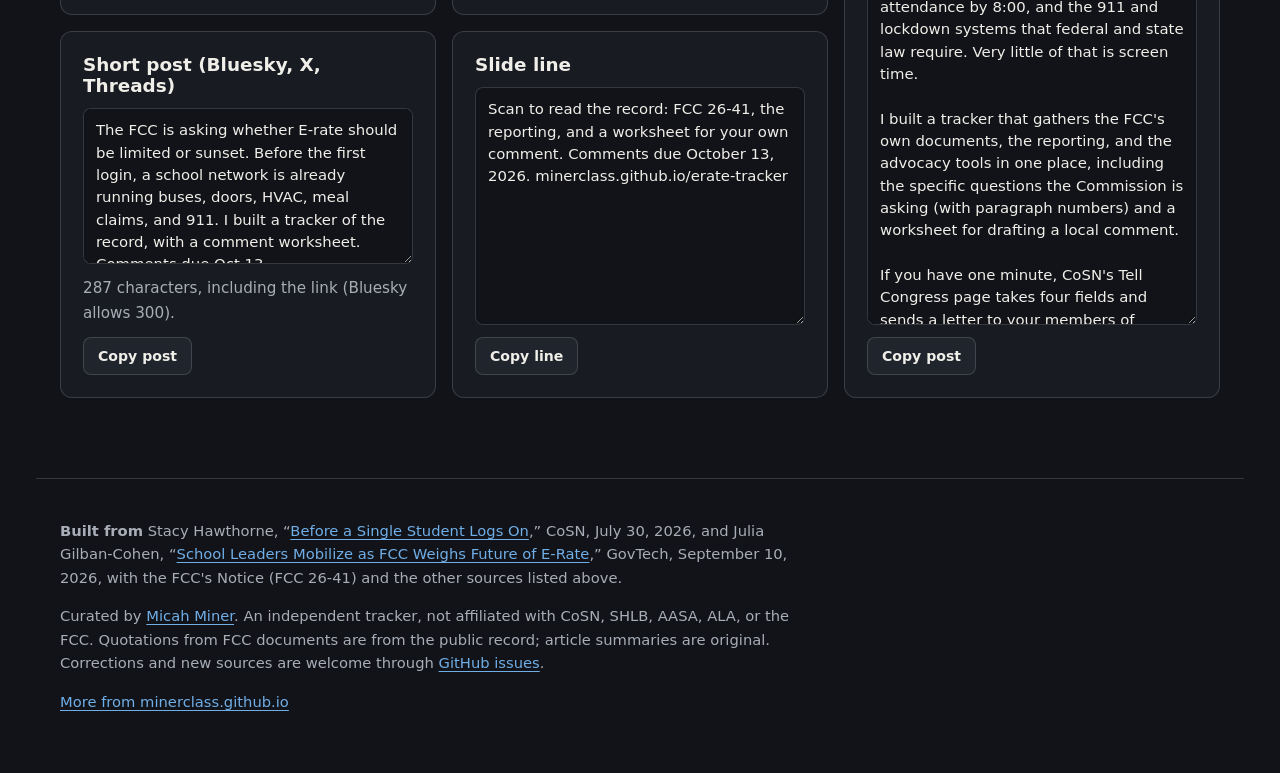
==== commit c3dcd2e4: "Feature CoSN's one-minute Tell Congress page Adds CoSN's Tell Congress action page as the lead hero " ====
--- a/index.html
+++ b/index.html
@@ -52,7 +52,8 @@
           it before comments close.
         </p>
         <div class="hero-actions">
-          <a class="button button-primary" href="#act">Draft a comment</a>
+          <a class="button button-primary" href="https://cosn.quorum.us/campaign/165080/">Tell Congress in one minute</a>
+          <a class="button" href="#act">Draft an FCC comment</a>
           <a class="button" href="https://www.cosn.org/before-a-single-student-logs-on/">Read the CoSN article</a>
         </div>
       </div>
@@ -341,6 +342,19 @@
           </p>
         </div>
 
+        <aside class="quick-action" aria-labelledby="quick-title">
+          <div>
+            <p class="eyebrow">Have one minute?</p>
+            <h3 id="quick-title">Tell Congress through CoSN's action page</h3>
+            <p>
+              Four fields (name, address, email) and one click send a pre-written letter to your members of Congress
+              urging them to protect E-rate. It is the easiest thing on this page. It does not file in the FCC docket;
+              if you have twenty minutes more, the steps below do that.
+            </p>
+          </div>
+          <a class="button button-gold" href="https://cosn.quorum.us/campaign/165080/">Send the letter</a>
+        </aside>
+
         <ol class="steps">
           <li>
             <h3>Find your number</h3>
@@ -356,7 +370,7 @@
           </li>
           <li>
             <h3>Tell Congress, and sign on</h3>
-            <p>Contact your delegation through <a href="https://www.shlb.org/save-our-e-rate">Save Our E-Rate</a> and sign the <a href="https://docs.google.com/forms/d/e/1FAIpQLScuw2CdJfA9vjvXRAZduv--rOE0M1midLWQBmY4OjTF0XpvDw/viewform">CoSN petition</a>. Illinois districts can get free help from the <a href="https://www.ltcillinois.org/services/erate/">LTC's State E-Rate Coordinator</a>.</p>
+            <p>Send the one-minute letter on <a href="https://cosn.quorum.us/campaign/165080/">CoSN's Tell Congress page</a> (libraries can use <a href="https://www.shlb.org/save-our-e-rate">Save Our E-Rate</a>), and sign the <a href="https://docs.google.com/forms/d/e/1FAIpQLScuw2CdJfA9vjvXRAZduv--rOE0M1midLWQBmY4OjTF0XpvDw/viewform">CoSN petition</a>. Illinois districts can get free help from the <a href="https://www.ltcillinois.org/services/erate/">LTC's State E-Rate Coordinator</a>.</p>
           </li>
         </ol>
 
--- a/styles.css
+++ b/styles.css
@@ -537,6 +537,20 @@
 
 /* ---- Steps and worksheet ------------------------------------------------- */
 
+.quick-action {
+  display: flex; align-items: center; justify-content: space-between; gap: 24px;
+  margin-bottom: 28px;
+  padding: 24px 28px;
+  border: 1px solid rgba(240, 189, 69, 0.45);
+  border-left: 4px solid var(--gold);
+  border-radius: var(--radius-lg);
+  background: linear-gradient(90deg, rgba(240, 189, 69, 0.08), rgba(240, 189, 69, 0.02)), var(--bg);
+}
+.quick-action .eyebrow { color: var(--gold); }
+.quick-action h3 { font-family: var(--serif); font-size: 1.45rem; }
+.quick-action p:not(.eyebrow) { margin: 0; max-width: 68ch; color: var(--muted); }
+.quick-action .button { flex: none; }
+
 .steps {
   display: grid;
   grid-template-columns: repeat(4, minmax(0, 1fr));
@@ -679,6 +693,7 @@
   .stats li { padding: 16px; }
   .steps { grid-template-columns: 1fr; }
   .worksheet { padding: 20px; }
+  .quick-action { flex-direction: column; align-items: flex-start; padding: 20px; }
   .ws-fields, .checks { grid-template-columns: 1fr; }
   .share-grid { grid-template-columns: 1fr; }
   .note-card { padding: 26px; }
